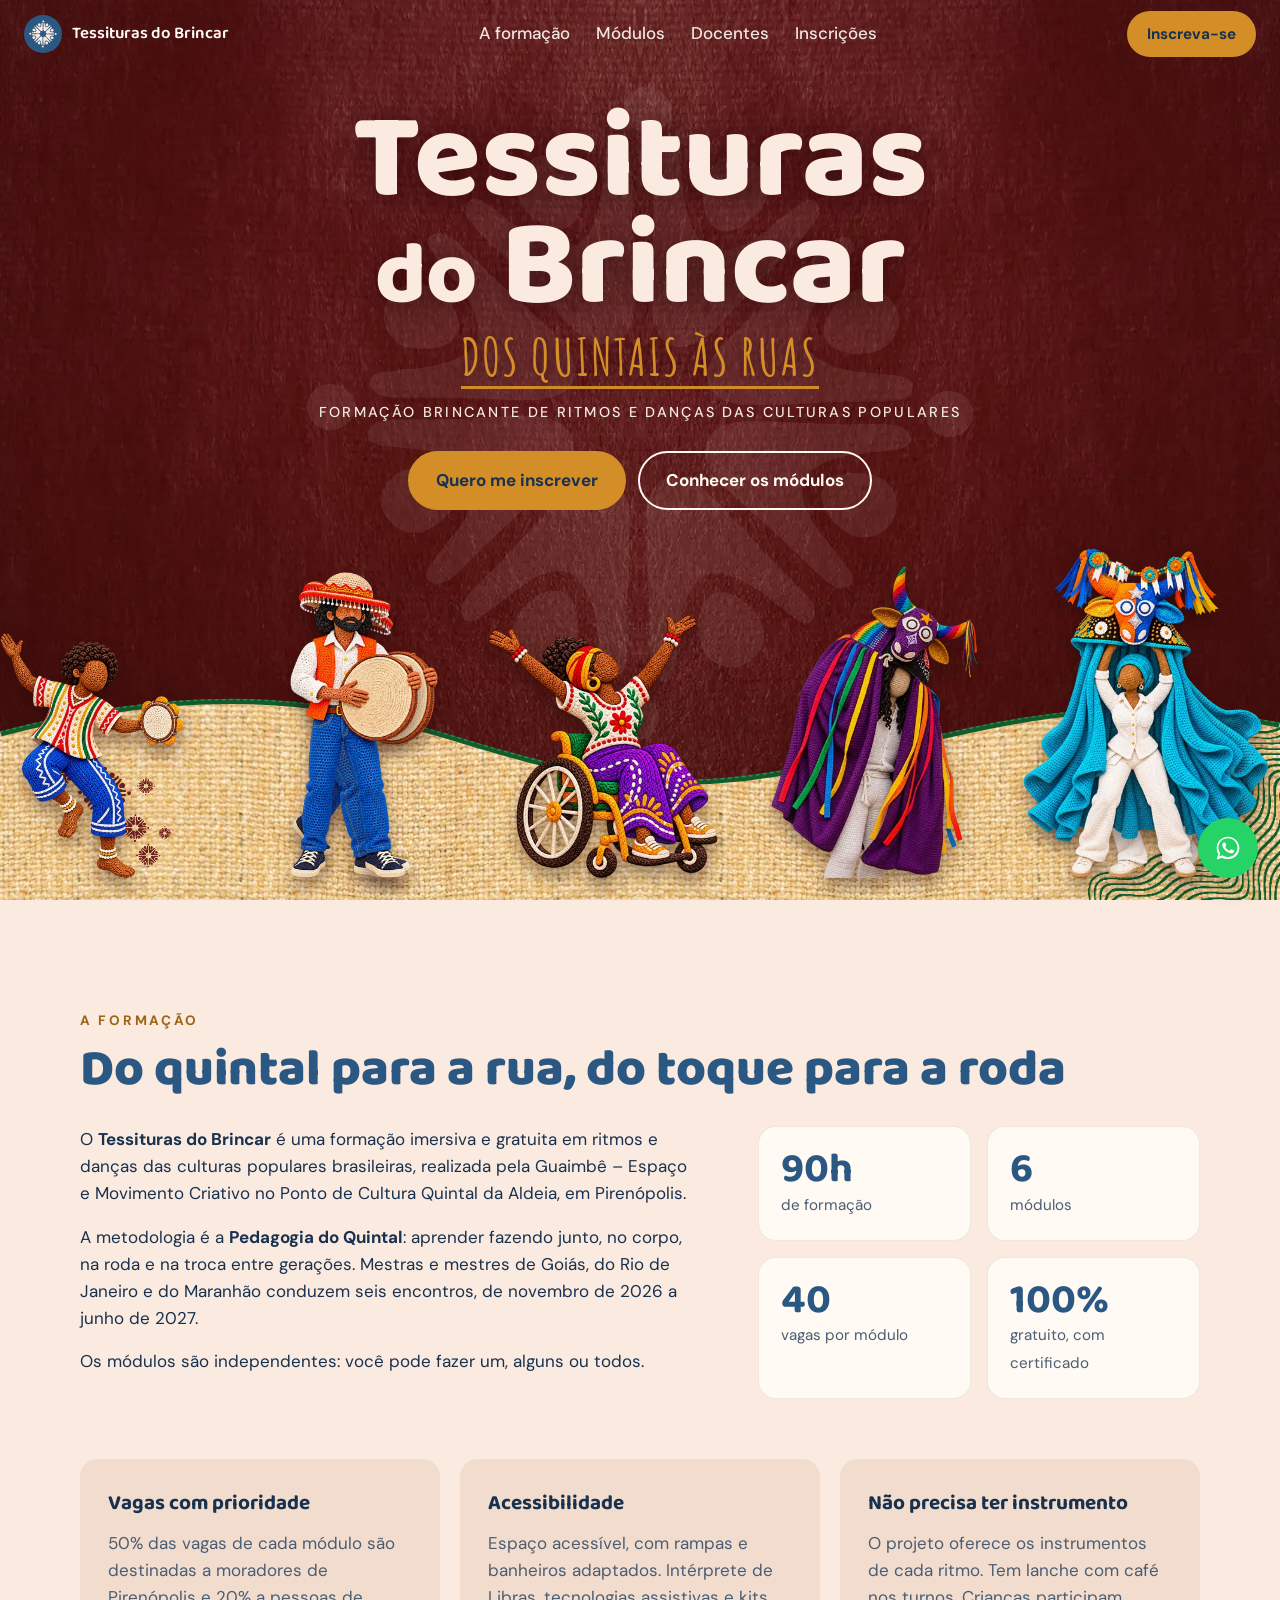
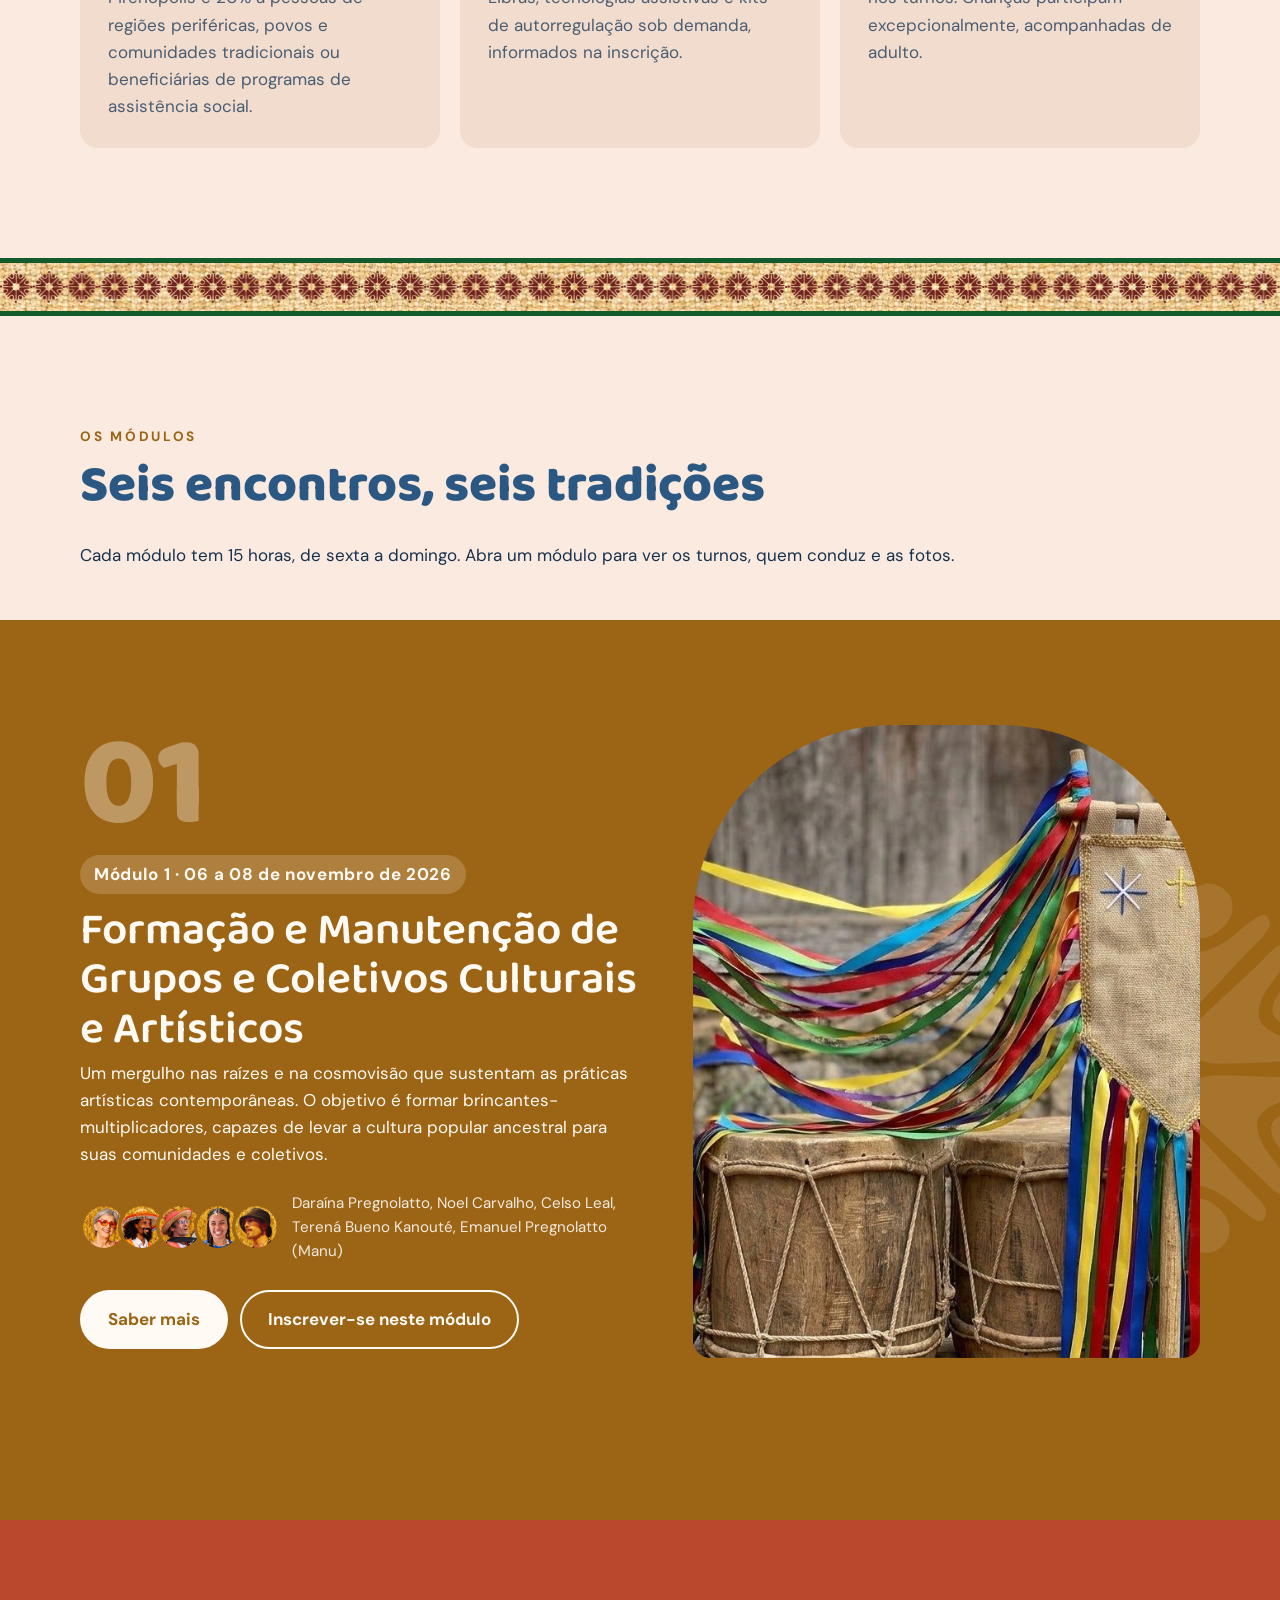
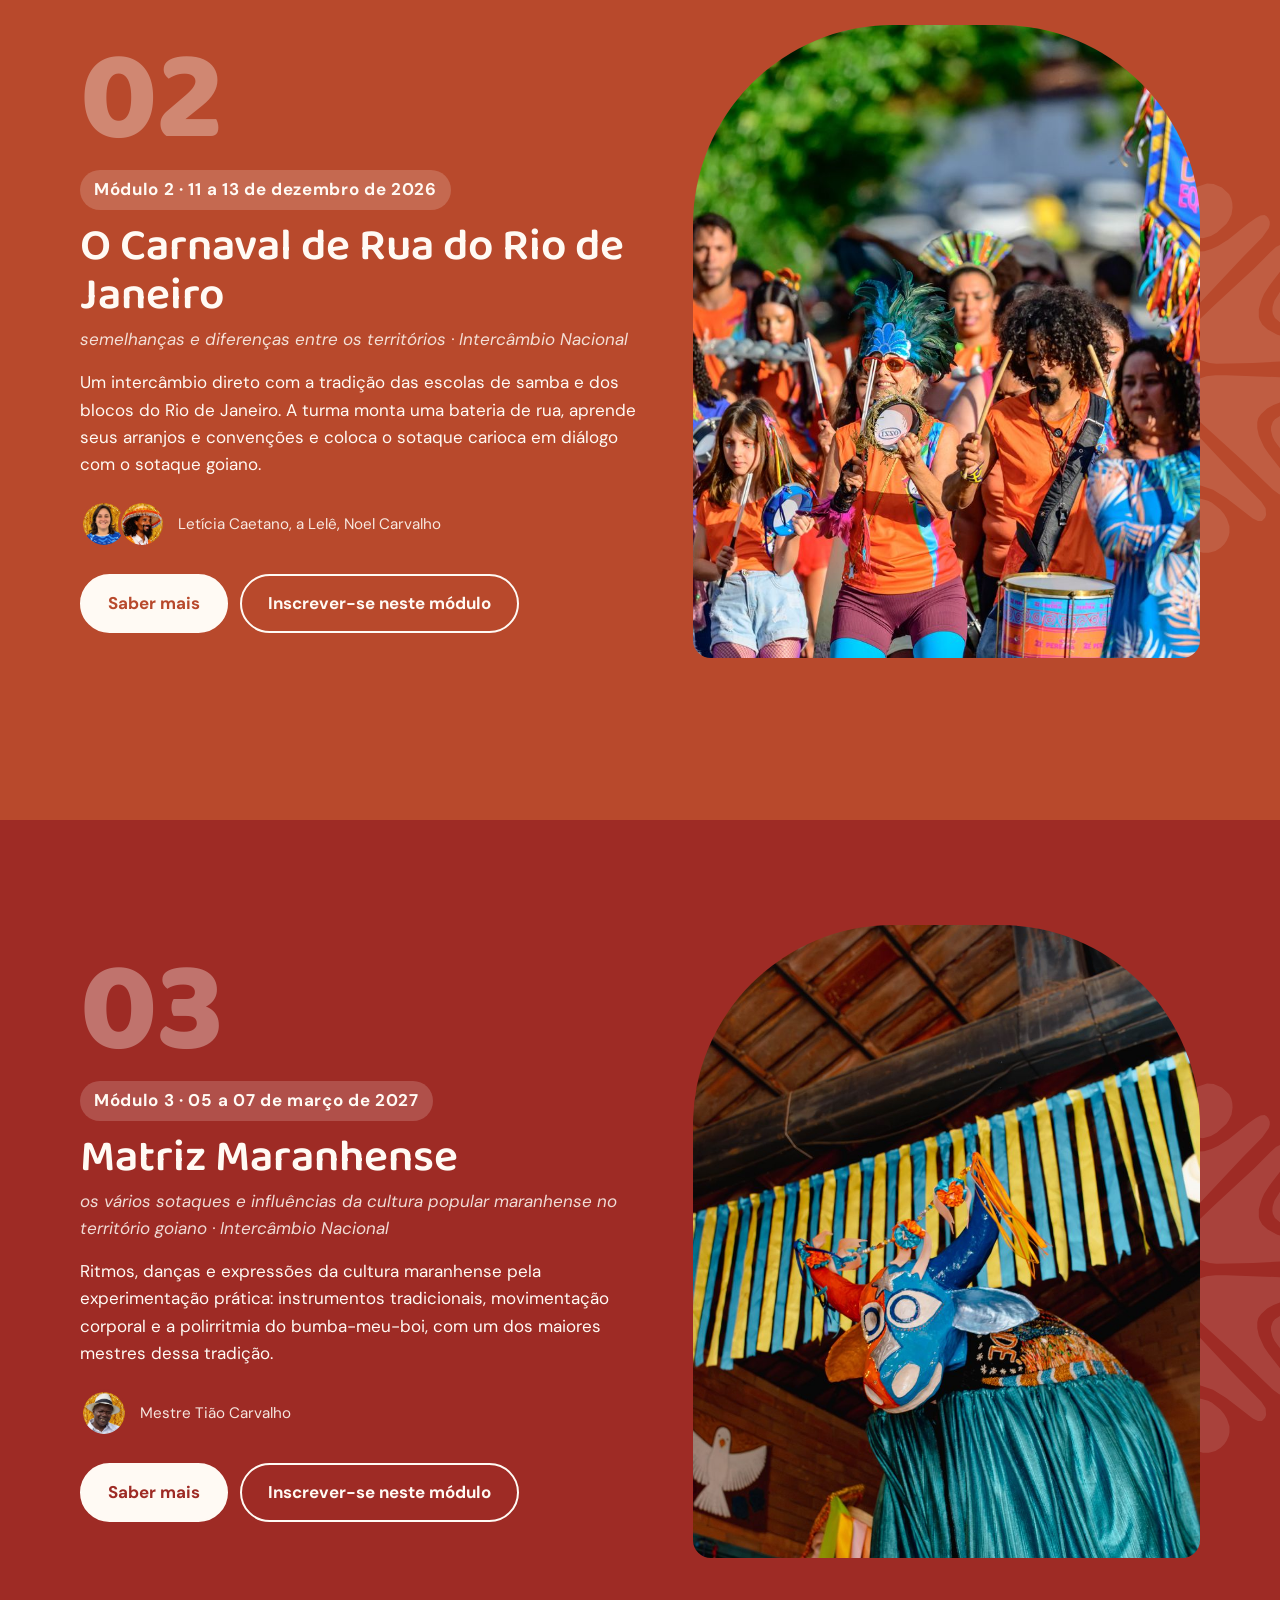
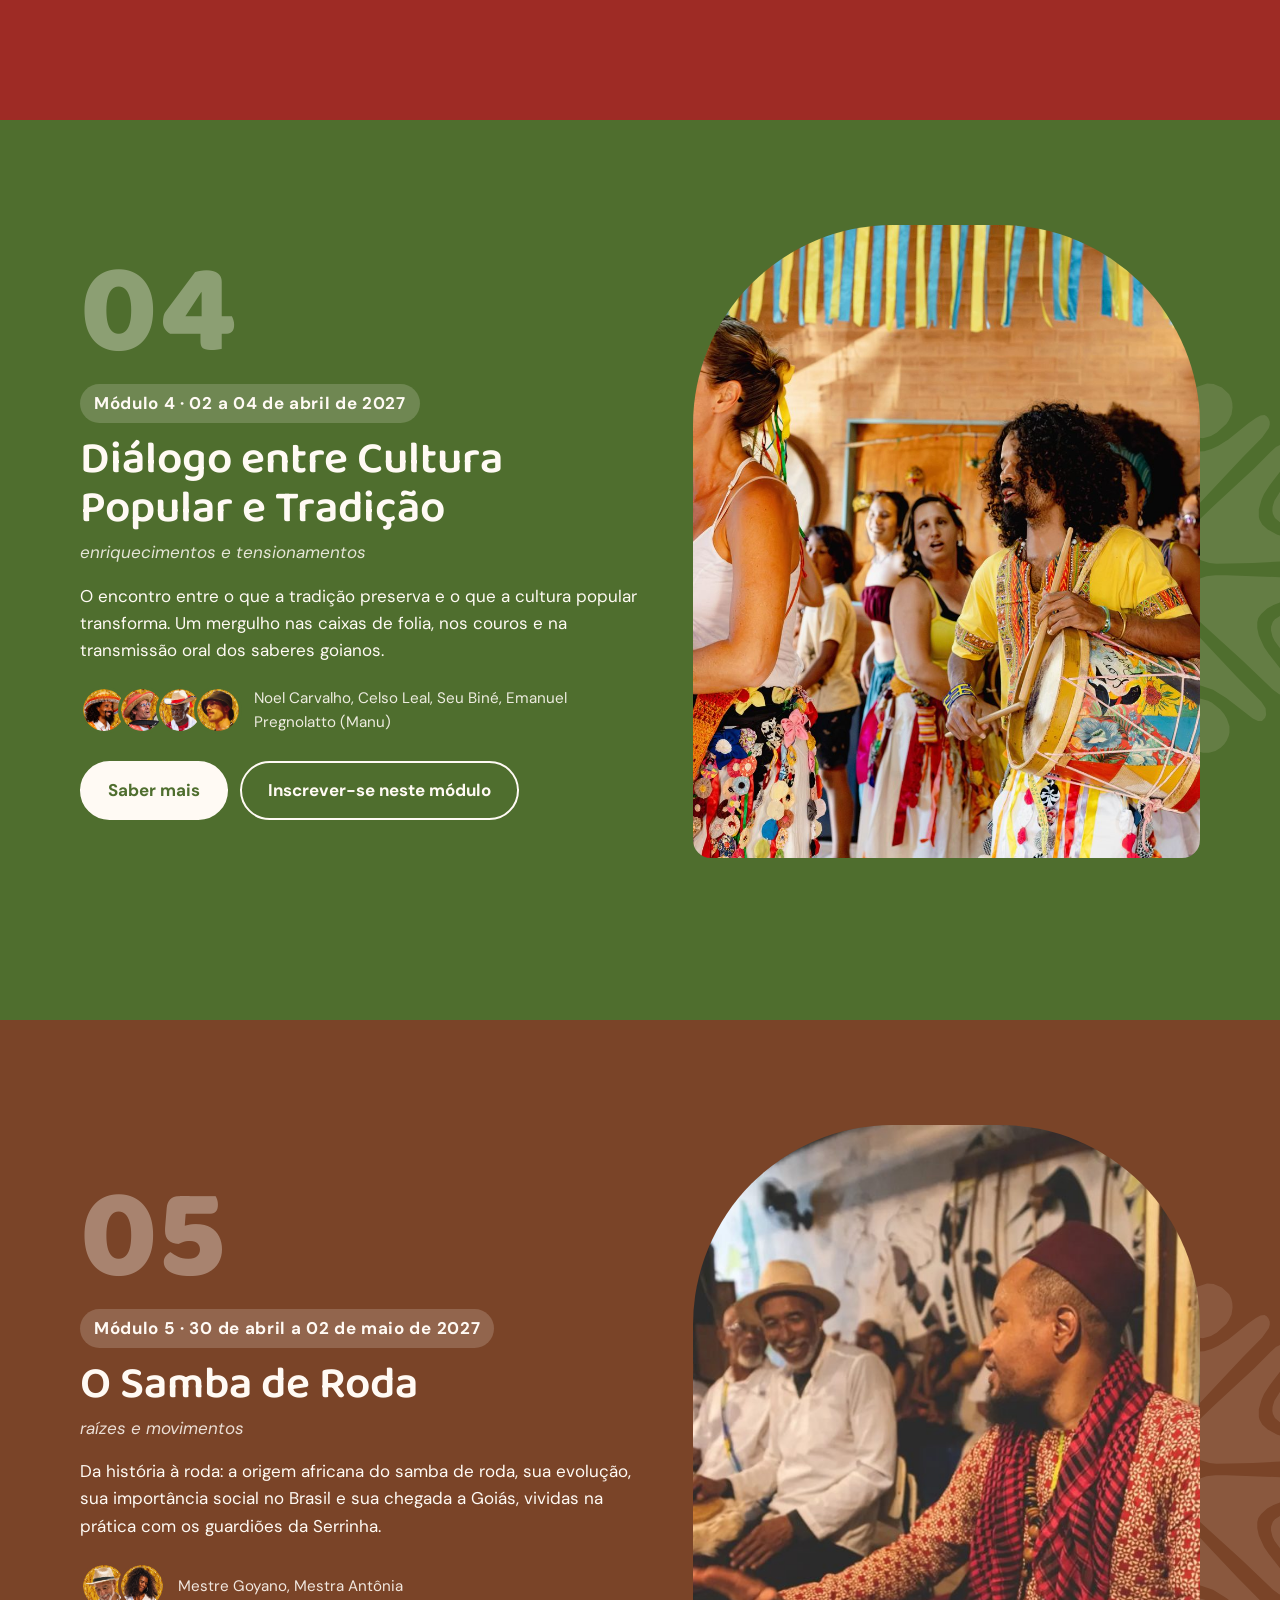
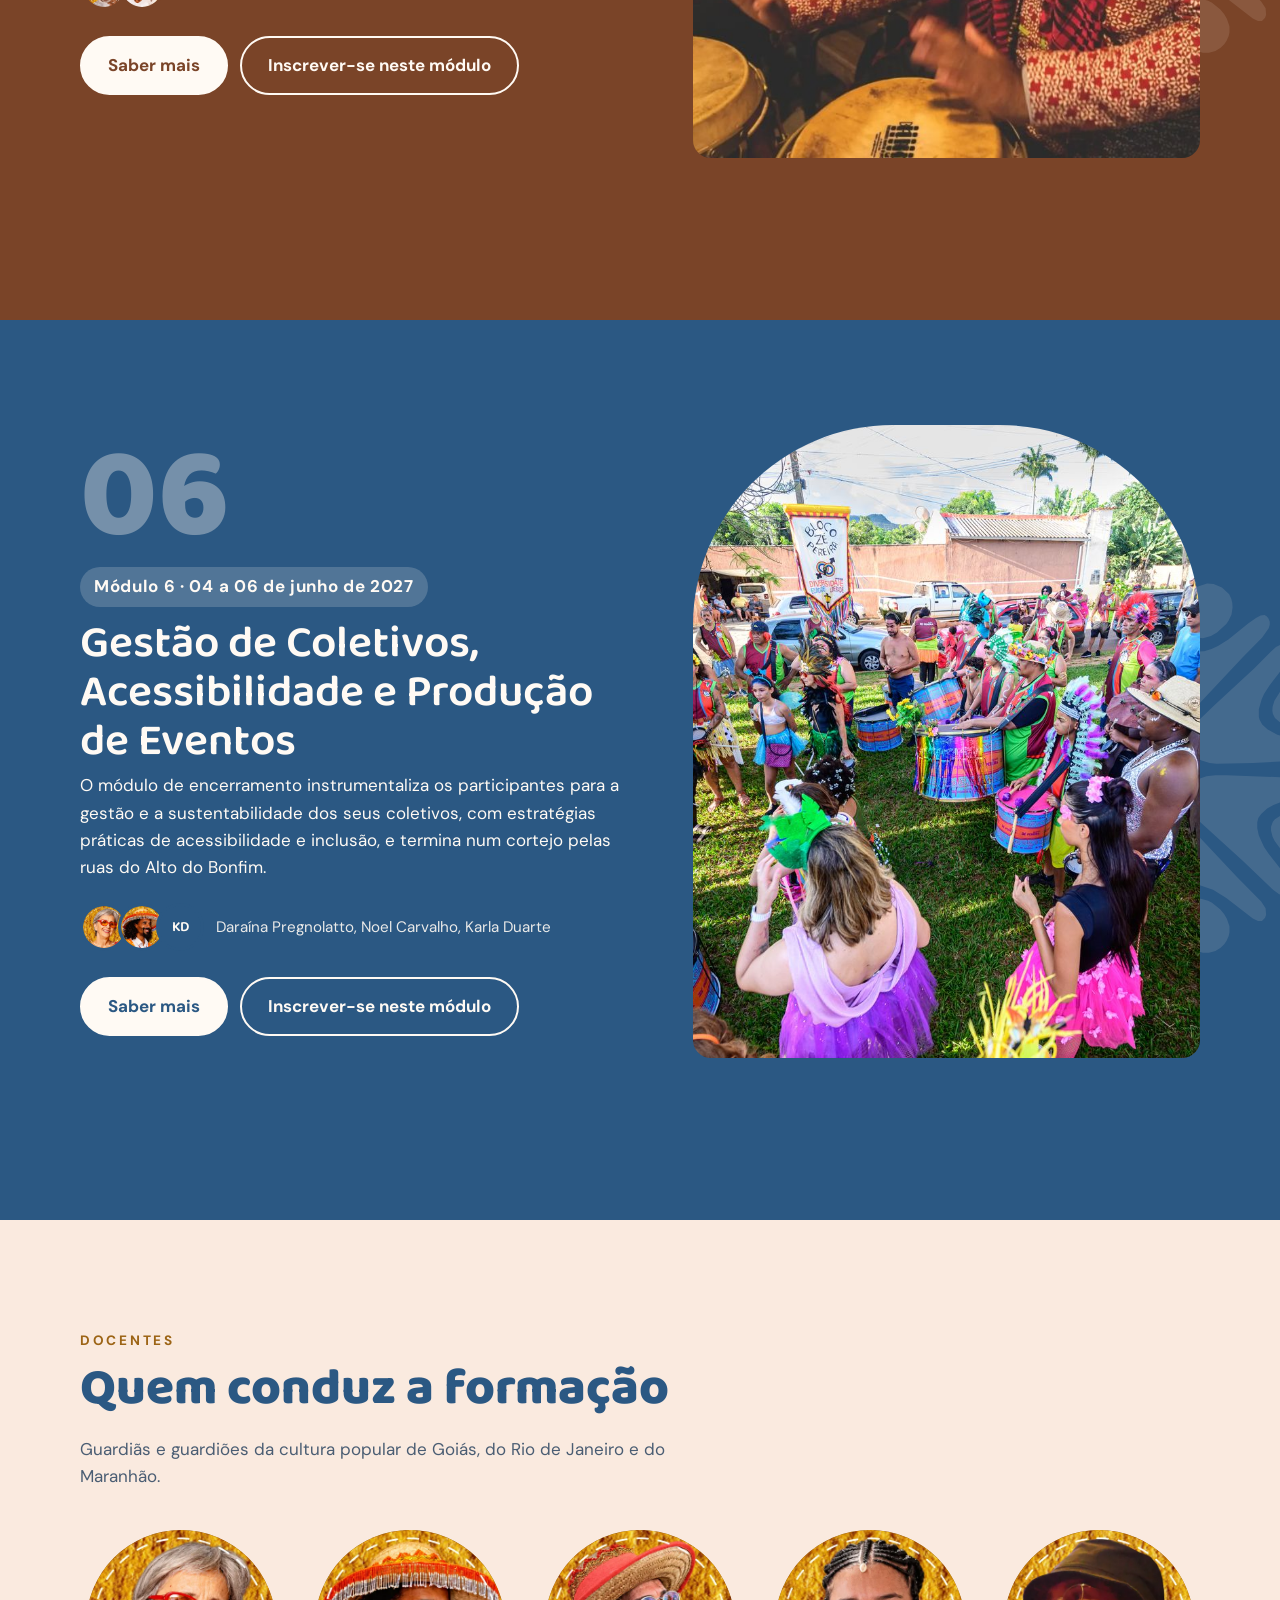
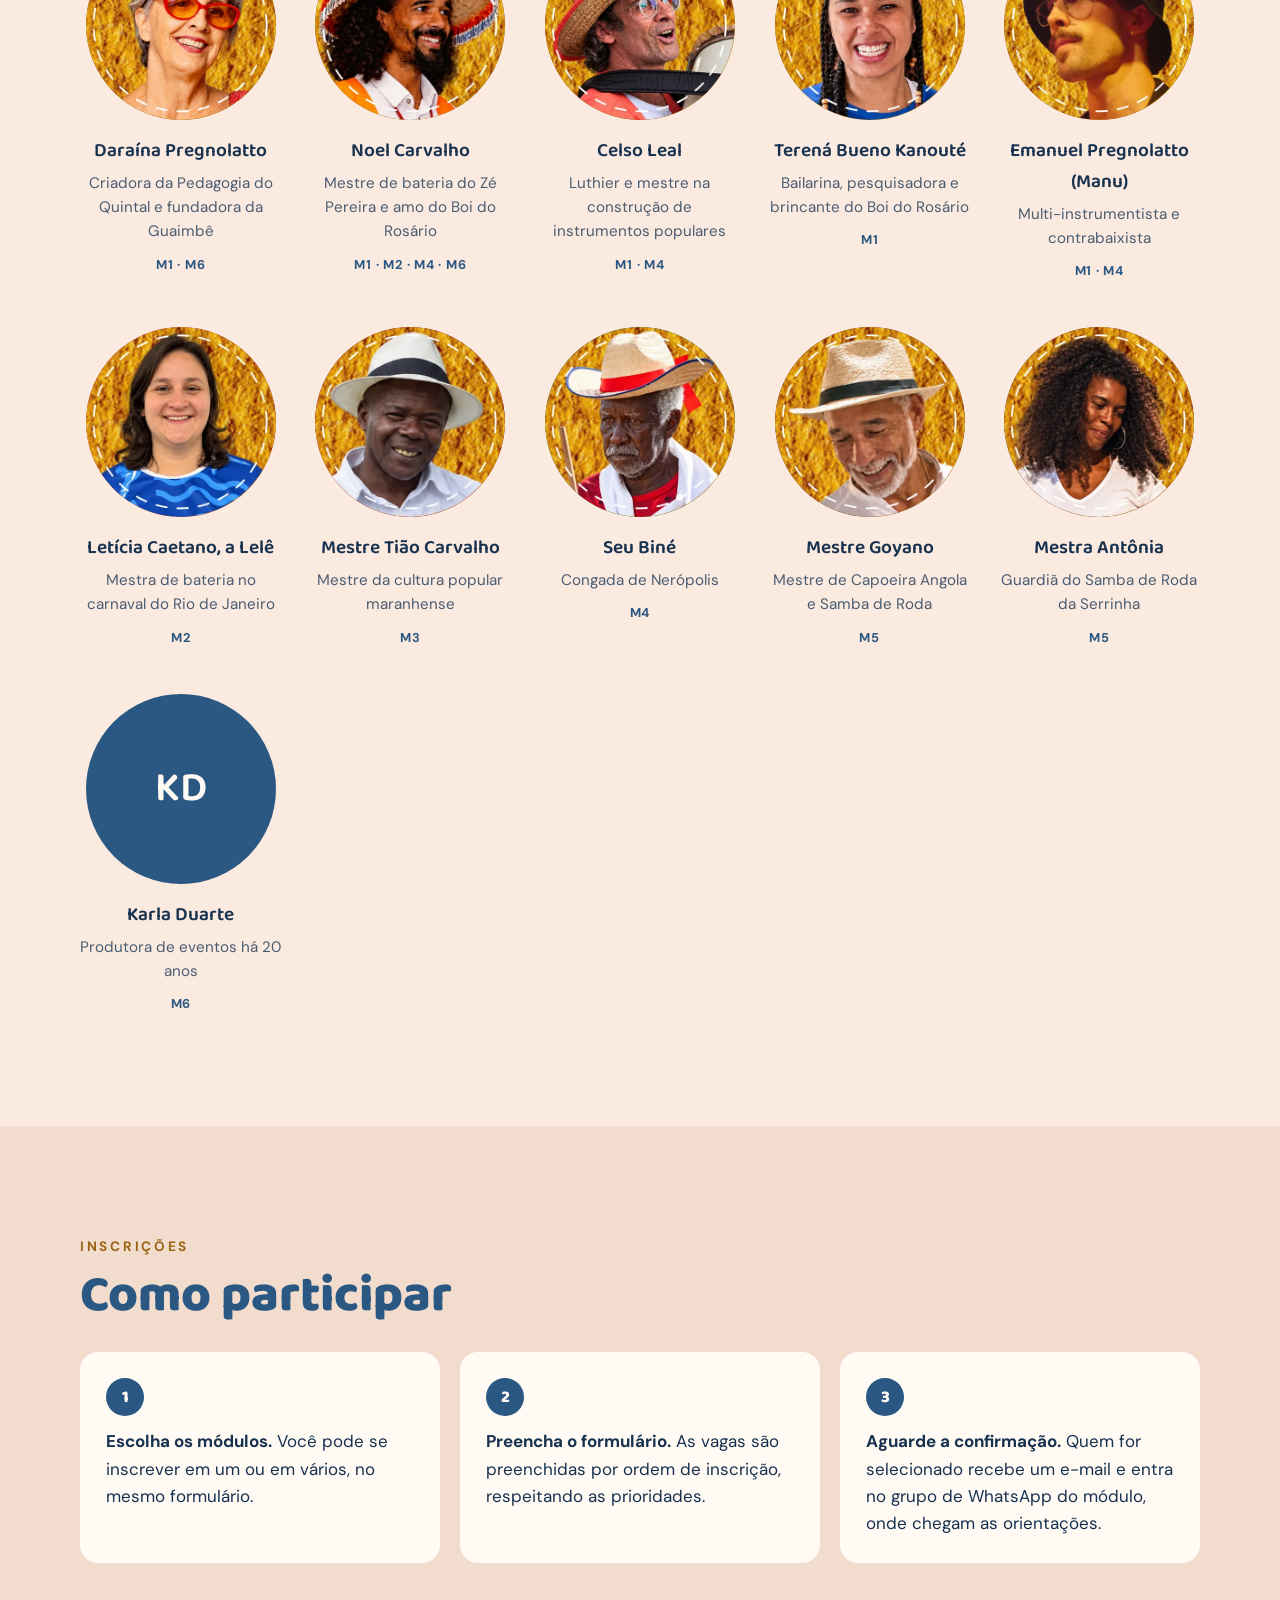
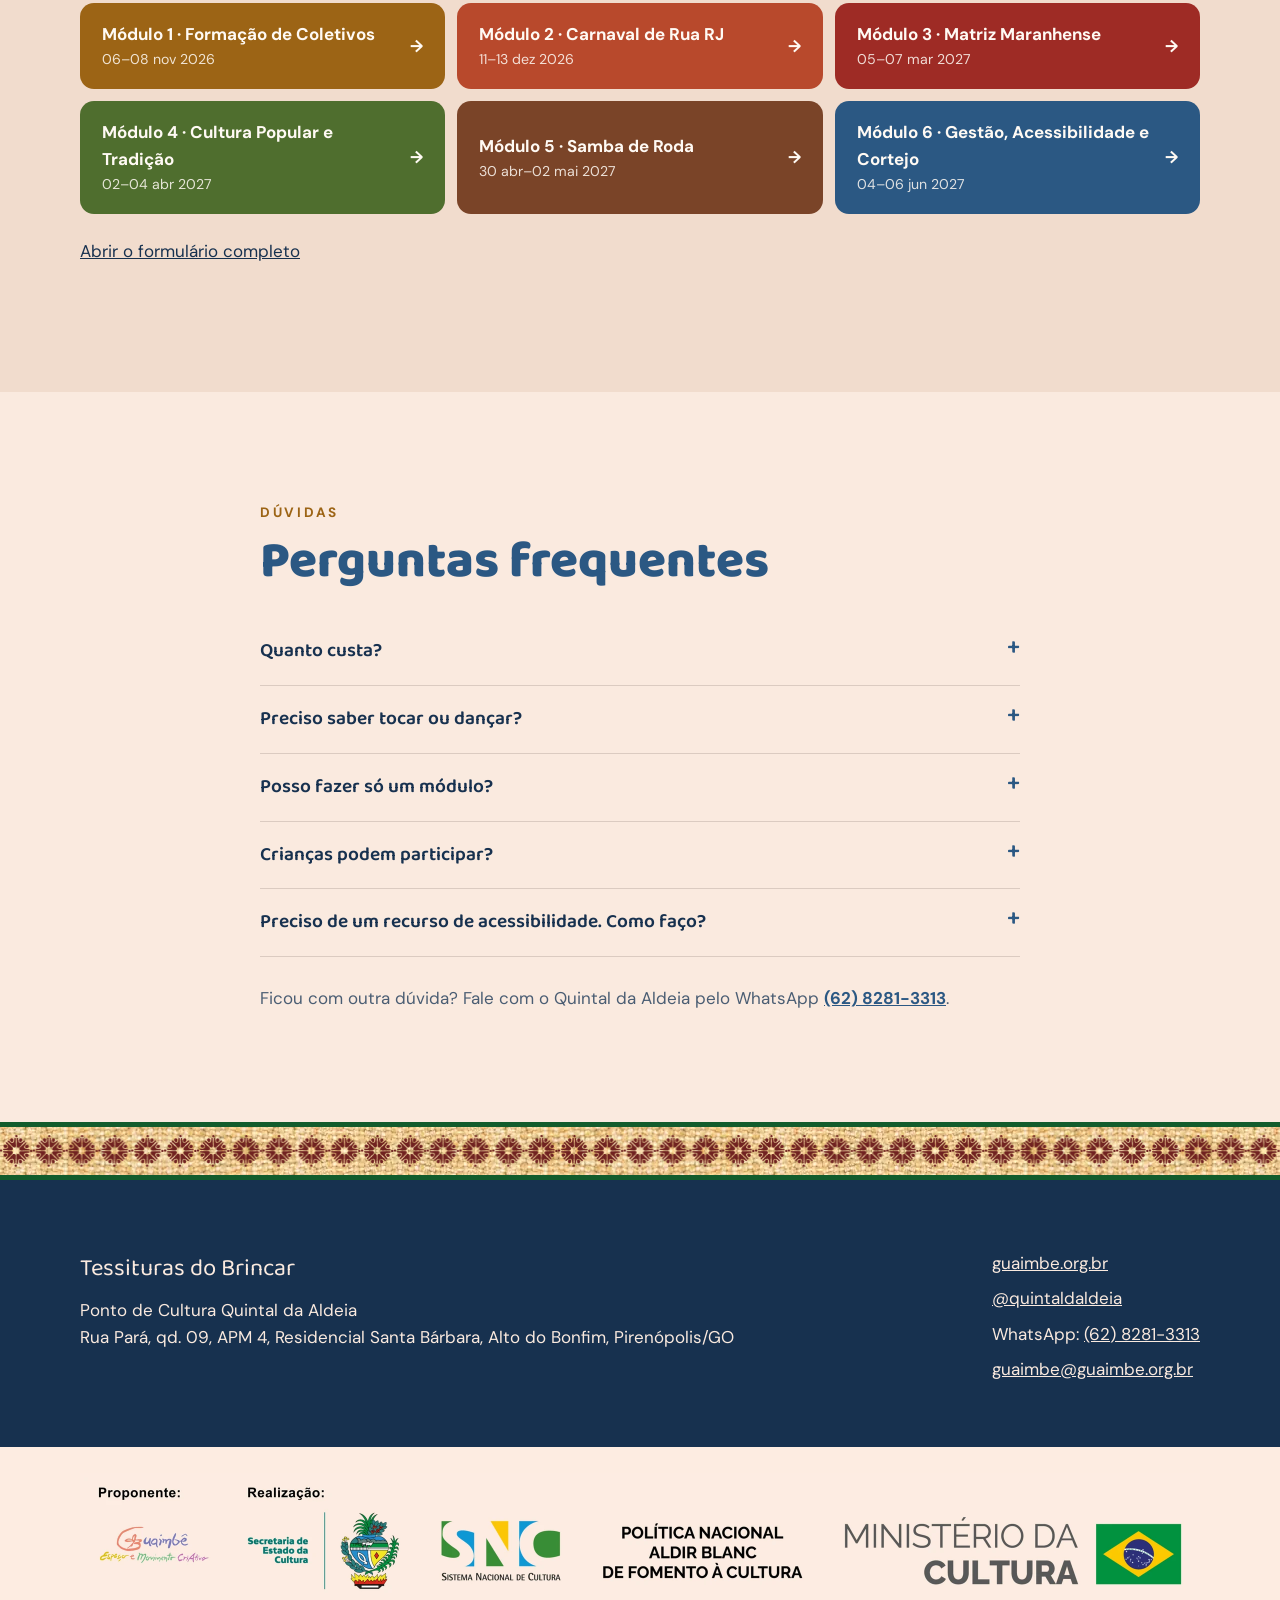
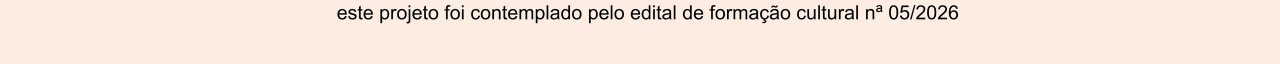
==== index.html @ 3250fa49 "WhatsApp do Quintal da Aldeia no botão flutuante, rodapé e dúvidas Co-Authored-By: Claude Opus 5.5 <" ====
<!doctype html>
<html lang="pt-BR">
<head>
  <meta charset="utf-8" />
  <meta name="viewport" content="width=device-width, initial-scale=1" />
  <title>Tessituras do Brincar · dos quintais às ruas</title>
  <meta name="description" content="Formação brincante gratuita de ritmos e danças das culturas populares. 90 horas em 6 módulos no Ponto de Cultura Quintal da Aldeia, em Pirenópolis/GO." />
  <meta property="og:title" content="Tessituras do Brincar · dos quintais às ruas" />
  <meta property="og:description" content="Formação gratuita de ritmos e danças das culturas populares em Pirenópolis/GO. 6 módulos, 90 horas, com certificado." />
  <meta property="og:url" content="https://tessituras.guaimbe.org.br/" />
  <meta property="og:image" content="https://tessituras.guaimbe.org.br/assets/img/identidade/logo-horizontal.png" />
  <link rel="icon" href="assets/hero/mandala-selo.svg" type="image/svg+xml" />
  <link rel="preconnect" href="https://fonts.googleapis.com" />
  <link rel="preconnect" href="https://fonts.gstatic.com" crossorigin />
  <link href="https://fonts.googleapis.com/css2?family=Baloo+2:wght@500;700;800&family=Amatic+SC:wght@700&family=DM+Sans:wght@400;500;700&display=swap" rel="stylesheet" />
  <link rel="stylesheet" href="css/style.css?v=12" />
</head>
<body>
  <a class="pular" href="#conteudo">Pular para o conteúdo</a>

  <header class="topo" id="topo">
    <a class="topo__marca" href="#inicio" aria-label="Tessituras do Brincar, início">
      <img src="assets/hero/mandala-selo.svg" alt="" width="38" height="38" />
      <span>Tessituras do Brincar</span>
    </a>
    <nav class="topo__nav" aria-label="Principal">
      <a href="#formacao">A formação</a>
      <a href="#modulos">Módulos</a>
      <a href="#docentes">Docentes</a>
      <a href="#inscricoes">Inscrições</a>
    </nav>
    <a class="botao botao--pequeno" href="#inscricoes">Inscreva-se</a>
  </header>

  <!-- Abertura: fundo vinho (arte do designer), chão de linho e o cortejo de bonecos de crochê.
       data-velocidade define o quanto cada camada se move na rolagem (0 parada, 1 acompanha a página).
       Cada boneco lista seus quadros em data-quadros; o JS troca os quadros no ritmo de data-ritmo (ms).
       Bonecos: menino do pandeiro, Noel (pandeirão), cadeirante, mascarado roxo, Terená sob o boi,
       Daraína (tambor), sambadeira das Sambadeiras de Biloca e mascarado azul. -->
  <section class="hero" id="inicio" aria-label="Abertura">
    <div class="hero__fundo" aria-hidden="true"></div>
    <img class="camada camada--sol" data-velocidade="0.2" src="assets/hero/mandala.svg" alt="" aria-hidden="true" />
    <div class="hero__texto" data-velocidade="0.55">
      <h1 class="hero__titulo">Tessituras<br /><span>do</span> Brincar</h1>
      <p class="hero__subtitulo">dos quintais às ruas</p>
      <p class="hero__sobretitulo">Formação brincante de ritmos e danças das culturas populares</p>
      <div class="hero__acoes">
        <a class="botao" href="#inscricoes">Quero me inscrever</a>
        <a class="botao botao--contorno" href="#modulos">Conhecer os módulos</a>
      </div>
    </div>
    <div class="camada camada--chao" data-velocidade="0.85" aria-hidden="true">
      <svg class="chao__cordao" viewBox="0 0 1440 300" preserveAspectRatio="none">
        <path d="M0,70 C160,20 300,10 440,52 S700,170 900,118 S1220,6 1440,58" />
        <path class="chao__ponto" d="M0,70 C160,20 300,10 440,52 S700,170 900,118 S1220,6 1440,58" />
      </svg>
      <img class="chao__flores" src="assets/img/textura/flores.png" alt="" />
      <img class="chao__ondas" src="assets/img/textura/ondas.png" alt="" />
    </div>
    <div class="camada camada--cortejo" data-velocidade="0.92" aria-hidden="true">
      <div class="cortejo__faixa">
        <div class="cortejo__grupo">
          <span class="boneco" style="--altura:0.8" data-quadros="menino-1,menino-2" data-ritmo="380"></span>
          <span class="boneco" style="--altura:1" data-quadros="noel-1,noel-2,noel-3,noel-4,noel-5,noel-6" data-ritmo="260"></span>
          <span class="boneco boneco--rodas" style="--altura:0.86" data-quadros="cadeira-1,cadeira-2,cadeira-3,cadeira-4,cadeira-5,cadeira-6" data-ritmo="520"></span>
          <span class="boneco" style="--altura:1.02" data-quadros="mascarado-roxo-1"></span>
          <span class="boneco" style="--altura:1.08" data-quadros="terena-boi-1,terena-boi-2,terena-boi-3,terena-boi-4,terena-boi-5,terena-boi-6" data-ritmo="340"></span>
          <span class="boneco" style="--altura:0.96" data-quadros="daraina-1,daraina-2" data-ritmo="460"></span>
          <span class="boneco" style="--altura:1" data-quadros="sambadeira-1"></span>
          <span class="boneco" style="--altura:1.02" data-quadros="mascarado-azul-1"></span>
        </div>
      </div>
    </div>
  </section>

  <main id="conteudo">
    <section class="secao formacao" id="formacao">
      <div class="container">
        <p class="rotulo">A formação</p>
        <h2 class="secao__titulo">Do quintal para a rua, do toque para a roda</h2>
        <div class="formacao__grade">
          <div class="formacao__texto">
            <p>O <strong>Tessituras do Brincar</strong> é uma formação imersiva e gratuita em ritmos e danças das culturas populares brasileiras, realizada pela Guaimbê – Espaço e Movimento Criativo no Ponto de Cultura Quintal da Aldeia, em Pirenópolis.</p>
            <p>A metodologia é a <strong>Pedagogia do Quintal</strong>: aprender fazendo junto, no corpo, na roda e na troca entre gerações. Mestras e mestres de Goiás, do Rio de Janeiro e do Maranhão conduzem seis encontros, de novembro de 2026 a junho de 2027.</p>
            <p>Os módulos são independentes: você pode fazer um, alguns ou todos.</p>
          </div>
          <ul class="numeros" aria-label="A formação em números">
            <li><strong>90h</strong><span>de formação</span></li>
            <li><strong>6</strong><span>módulos</span></li>
            <li><strong>40</strong><span>vagas por módulo</span></li>
            <li><strong>100%</strong><span>gratuito, com certificado</span></li>
          </ul>
        </div>

        <div class="cards">
          <article class="card">
            <h3>Vagas com prioridade</h3>
            <p>50% das vagas de cada módulo são destinadas a moradores de Pirenópolis e 20% a pessoas de regiões periféricas, povos e comunidades tradicionais ou beneficiárias de programas de assistência social.</p>
          </article>
          <article class="card">
            <h3>Acessibilidade</h3>
            <p>Espaço acessível, com rampas e banheiros adaptados. Intérprete de Libras, tecnologias assistivas e kits de autorregulação sob demanda, informados na inscrição.</p>
          </article>
          <article class="card">
            <h3>Não precisa ter instrumento</h3>
            <p>O projeto oferece os instrumentos de cada ritmo. Tem lanche com café nos turnos. Crianças participam excepcionalmente, acompanhadas de adulto.</p>
          </article>
        </div>
      </div>
    </section>

    <div class="faixa" aria-hidden="true"></div>

    <section class="modulos" id="modulos" aria-label="Módulos">
      <div class="container modulos__intro">
        <p class="rotulo">Os módulos</p>
        <h2 class="secao__titulo">Seis encontros, seis tradições</h2>
        <p>Cada módulo tem 15 horas, de sexta a domingo. Abra um módulo para ver os turnos, quem conduz e as fotos.</p>
      </div>
      <div id="lista-modulos"></div>
    </section>

    <section class="secao docentes" id="docentes">
      <div class="container">
        <p class="rotulo">Docentes</p>
        <h2 class="secao__titulo">Quem conduz a formação</h2>
        <p class="secao__intro">Guardiãs e guardiões da cultura popular de Goiás, do Rio de Janeiro e do Maranhão.</p>
        <ul class="grade-docentes" id="grade-docentes"></ul>
      </div>
    </section>

    <section class="secao inscricoes" id="inscricoes">
      <div class="container">
        <p class="rotulo">Inscrições</p>
        <h2 class="secao__titulo">Como participar</h2>
        <ol class="passos">
          <li><strong>Escolha os módulos.</strong> Você pode se inscrever em um ou em vários, no mesmo formulário.</li>
          <li><strong>Preencha o formulário.</strong> As vagas são preenchidas por ordem de inscrição, respeitando as prioridades.</li>
          <li><strong>Aguarde a confirmação.</strong> Quem for selecionado recebe um e-mail e entra no grupo de WhatsApp do módulo, onde chegam as orientações.</li>
        </ol>
        <div class="inscricoes__botoes" id="botoes-inscricao"></div>
        <p class="inscricoes__geral"><a href="" id="link-form-geral" target="_blank" rel="noopener">Abrir o formulário completo</a></p>
      </div>
    </section>

    <section class="secao duvidas" id="duvidas">
      <div class="container container--estreito">
        <p class="rotulo">Dúvidas</p>
        <h2 class="secao__titulo">Perguntas frequentes</h2>
        <details class="pergunta">
          <summary>Quanto custa?</summary>
          <p>Nada. A formação é 100% gratuita e tem certificado para quem tiver no mínimo 75% de presença no módulo.</p>
        </details>
        <details class="pergunta">
          <summary>Preciso saber tocar ou dançar?</summary>
          <p>Não. O curso é para pessoas com alguma atuação no campo das culturas populares, mas não exige técnica prévia, e o projeto oferece os instrumentos.</p>
        </details>
        <details class="pergunta">
          <summary>Posso fazer só um módulo?</summary>
          <p>Pode. Os módulos são independentes e você escolhe quais quer fazer no formulário.</p>
        </details>
        <details class="pergunta">
          <summary>Crianças podem participar?</summary>
          <p>Excepcionalmente, sempre acompanhadas de um adulto.</p>
        </details>
        <details class="pergunta">
          <summary>Preciso de um recurso de acessibilidade. Como faço?</summary>
          <p>Indique no formulário de inscrição. Intérprete de Libras, tecnologias assistivas e kits de autorregulação são providenciados conforme a demanda.</p>
        </details>
        <p class="duvidas__contato" data-whatsapp hidden>Ficou com outra dúvida? Fale com o Quintal da Aldeia pelo WhatsApp <a class="link-whatsapp" href="" target="_blank" rel="noopener"></a>.</p>
      </div>
    </section>
  </main>

  <div class="faixa" aria-hidden="true"></div>
  <footer class="rodape">
    <div class="container rodape__grade">
      <div>
        <p class="rodape__marca">Tessituras do Brincar</p>
        <p>Ponto de Cultura Quintal da Aldeia<br /><span id="endereco"></span></p>
      </div>
      <div>
        <p><a id="link-site" href="" target="_blank" rel="noopener">guaimbe.org.br</a></p>
        <p><a id="link-instagram" href="" target="_blank" rel="noopener">@quintaldaldeia</a></p>
        <p data-whatsapp hidden>WhatsApp: <a class="link-whatsapp" href="" target="_blank" rel="noopener"></a></p>
        <p><a id="link-email" href="">E-mail</a></p>
      </div>
    </div>
    <!-- Assinatura oficial (régua de logos) enviada pelo designer em 28/09/2026.
         No celular entra a versão empilhada, montada com as mesmas peças (autorizado pelo Moarí). -->
    <div class="rodape__regua">
      <picture>
        <source media="(max-width: 700px)" srcset="assets/logos/regua-celular.webp" width="1080" height="1152" />
        <img src="assets/logos/regua.webp" width="2240" height="330" loading="lazy" alt="Proponente: Guaimbê – Espaço e Movimento Criativo. Realização: Secretaria de Estado da Cultura de Goiás, Sistema Nacional de Cultura, Política Nacional Aldir Blanc de Fomento à Cultura e Ministério da Cultura. Este projeto foi contemplado pelo Edital de Formação Cultural nº 05/2026." />
      </picture>
    </div>
  </footer>

  <a class="whatsapp-flutuante" id="whatsapp-flutuante" href="" target="_blank" rel="noopener" aria-label="Fale com o Quintal da Aldeia pelo WhatsApp">
    <svg viewBox="0 0 32 32" width="28" height="28" aria-hidden="true"><path fill="currentColor" d="M16 3C8.8 3 3 8.7 3 15.8c0 2.5.7 4.9 2 7L3 29l6.4-2c2 1.1 4.3 1.7 6.6 1.7 7.2 0 13-5.7 13-12.8S23.2 3 16 3zm0 23.4c-2.1 0-4.1-.6-5.9-1.7l-.4-.3-3.8 1.2 1.2-3.7-.3-.4c-1.2-1.8-1.8-3.8-1.8-6 0-5.9 4.9-10.7 10.9-10.7s10.9 4.8 10.9 10.7S22 26.4 16 26.4zm6-8c-.3-.2-1.9-.9-2.2-1-.3-.1-.5-.2-.7.2-.2.3-.8 1-1 1.2-.2.2-.4.2-.7.1-.3-.2-1.4-.5-2.6-1.6-1-.9-1.6-1.9-1.8-2.2-.2-.3 0-.5.1-.7l.5-.6c.2-.2.2-.3.3-.6.1-.2 0-.4 0-.6l-1-2.4c-.3-.6-.5-.5-.7-.5h-.6c-.2 0-.6.1-.9.4-.3.3-1.2 1.1-1.2 2.7s1.2 3.2 1.4 3.4c.2.2 2.4 3.6 5.7 5 .8.3 1.4.5 1.9.7.8.3 1.5.2 2.1.1.6-.1 1.9-.8 2.2-1.5.3-.7.3-1.4.2-1.5-.1-.2-.3-.3-.6-.4z"/></svg>
  </a>

  <script src="js/data.js?v=12"></script>
  <script src="js/main.js?v=12"></script>
</body>
</html>
---- css/style.css ----
/* Paleta tirada da logo oficial (azul, creme e ocre). As cores de cada módulo
   ficam em js/data.js e são provisórias até a definição do Morcego. */
:root {
  --azul: #2b5883;
  --azul-escuro: #17314f;
  --papel: #faeadf;
  --papel-escuro: #f1dccd;
  --tinta: #17314f;
  --tinta-suave: #4a5d73;
  --terra: #2b5883;
  --terra-escura: #17314f;
  --ocre: #d38e27;
  --ocre-escuro: #9c6415;
  --ceu-topo: #0f2440;
  --ceu-meio: #2b5883;
  --ceu-base: #d38e27;
  --branco: #fffaf4;
  --vinho: #591919;
  --verde: #125c2c;

  --fonte-titulo: "Baloo 2", "Trebuchet MS", system-ui, sans-serif;
  --fonte-destaque: "Amatic SC", "Comic Sans MS", cursive;
  --fonte-texto: "DM Sans", system-ui, -apple-system, "Segoe UI", sans-serif;

  --raio: 18px;
  --largura: 1120px;
  --altura-topo: 68px;
}

*,
*::before,
*::after {
  box-sizing: border-box;
}

html {
  scroll-behavior: smooth;
  scroll-padding-top: var(--altura-topo);
}

body {
  margin: 0;
  background: var(--papel);
  color: var(--tinta);
  font-family: var(--fonte-texto);
  font-size: 1.0625rem;
  line-height: 1.6;
}

img {
  max-width: 100%;
  display: block;
}

a {
  color: inherit;
}

:focus-visible {
  outline: 3px solid var(--ocre);
  outline-offset: 3px;
}

.pular {
  position: absolute;
  left: -999px;
  top: 8px;
  z-index: 100;
  background: var(--tinta);
  color: var(--branco);
  padding: 8px 14px;
  border-radius: 8px;
}

.pular:focus {
  left: 8px;
}

.container {
  width: min(100% - 40px, var(--largura));
  margin-inline: auto;
}

.container--estreito {
  width: min(100% - 40px, 760px);
}

/* ---------- Botões ---------- */
.botao {
  display: inline-flex;
  align-items: center;
  justify-content: center;
  gap: 8px;
  padding: 14px 26px;
  border-radius: 999px;
  border: 2px solid var(--ocre);
  background: var(--ocre);
  color: var(--azul-escuro);
  text-decoration: none;
  transition: transform 0.15s ease, background 0.15s ease;
  cursor: pointer;
  font: inherit;
  font-weight: 700;
}

.botao:hover {
  background: #e5a445;
  border-color: #e5a445;
  transform: translateY(-1px);
}

.botao--contorno {
  background: transparent;
  color: var(--branco);
  border-color: var(--branco);
}

.botao--contorno:hover {
  background: rgba(255, 250, 242, 0.15);
  border-color: var(--branco);
}

.botao--pequeno {
  padding: 9px 18px;
  white-space: nowrap;
  font-size: 0.95rem;
}

/* ---------- Topo ---------- */
.topo {
  position: fixed;
  inset: 0 0 auto 0;
  height: var(--altura-topo);
  z-index: 50;
  display: flex;
  align-items: center;
  justify-content: space-between;
  gap: 16px;
  padding: 0 24px;
  color: var(--branco);
  transition: background 0.25s ease, color 0.25s ease, box-shadow 0.25s ease;
}

.topo--solido {
  background: rgba(246, 239, 228, 0.96);
  color: var(--tinta);
  box-shadow: 0 1px 0 rgba(43, 29, 20, 0.12);
  backdrop-filter: blur(8px);
}

.topo__marca {
  display: flex;
  align-items: center;
  gap: 10px;
  text-decoration: none;
  font-family: var(--fonte-titulo);
  font-weight: 600;
  font-size: 1.05rem;
}

.topo__nav {
  display: flex;
  gap: 26px;
}

.topo__nav a {
  text-decoration: none;
  font-weight: 500;
  opacity: 0.9;
}

.topo__nav a:hover {
  opacity: 1;
  text-decoration: underline;
  text-underline-offset: 6px;
}

@media (max-width: 820px) {
  .topo__nav {
    display: none;
  }
}

/* ---------- Abertura em camadas ---------- */
.hero {
  position: relative;
  height: 100vh;
  min-height: 620px;
  overflow: hidden;
  color: var(--branco);
  isolation: isolate;
}

.hero {
  --h-cortejo: clamp(150px, min(34vh, 58vw), 330px);
  background: var(--vinho);
}

.hero__fundo {
  position: absolute;
  inset: 0;
  background: radial-gradient(ellipse at 50% 35%, transparent 40%, rgba(30, 5, 5, 0.45) 100%),
    var(--vinho) url("../assets/img/textura/vinho.webp") center / cover;
  z-index: -2;
}

.camada {
  position: absolute;
  left: 50%;
  width: 100%;
  transform: translate3d(-50%, 0, 0);
  pointer-events: none;
  will-change: transform;
}

/* Mandala humana, como no fundo do designer: um traço claro e discreto */
.camada--sol {
  width: min(82vh, 720px, 120vw);
  top: 6%;
  opacity: 0.08;
  animation: girar 160s linear infinite;
}

@keyframes girar {
  to {
    rotate: 360deg;
  }
}

/* Chão de linho com o cordão verde de crochê */
.camada--chao {
  bottom: 0;
  height: calc(var(--h-cortejo) * 0.72);
  background: #e4ad63 url("../assets/img/textura/linho.webp") center top / 480px auto;
  -webkit-mask: url("../assets/hero/chao-mascara.svg") center / 100% 100% no-repeat;
  mask: url("../assets/hero/chao-mascara.svg") center / 100% 100% no-repeat;
}

.chao__cordao {
  position: absolute;
  inset: 0;
  width: 100%;
  height: 100%;
  fill: none;
  stroke: var(--verde);
  stroke-width: 14;
  vector-effect: non-scaling-stroke;
}

.chao__cordao .chao__ponto {
  stroke: #2f8b4d;
  stroke-width: 4;
  stroke-dasharray: 1 7;
  stroke-linecap: round;
}

.chao__flores {
  position: absolute;
  left: 3%;
  bottom: 10%;
  width: clamp(80px, 11vw, 170px);
}

.chao__ondas {
  position: absolute;
  right: 0;
  bottom: 0;
  width: clamp(100px, 15vw, 230px);
  transform: scaleY(-1);
}

/* Cortejo: a fila de bonecos atravessa a tela devagar, sempre para a direita */
.camada--cortejo {
  bottom: 2.5%;
  height: var(--h-cortejo);
  overflow: visible;
}

.cortejo__faixa {
  display: flex;
  width: max-content;
  height: 100%;
  animation: cortejo 90s linear infinite;
}

@keyframes cortejo {
  from {
    transform: translateX(-33.3333%);
  }
  to {
    transform: translateX(0);
  }
}

.cortejo__grupo {
  display: flex;
  align-items: flex-end;
  gap: clamp(6px, 2.4vw, 40px);
  padding-right: clamp(6px, 2.4vw, 40px);
}

.boneco {
  position: relative;
  display: block;
  height: calc(var(--h-cortejo) * var(--altura, 1));
  transform-origin: 50% 100%;
  animation: gingado 0.9s ease-in-out infinite alternate;
}

.boneco:nth-child(2n) {
  animation-delay: -0.45s;
}

.boneco:nth-child(3n) {
  animation-duration: 1.1s;
}

.boneco img {
  display: block;
  height: 100%;
  width: auto;
  filter: drop-shadow(0 10px 8px rgba(35, 8, 8, 0.4));
  visibility: hidden;
}

.boneco img + img {
  position: absolute;
  left: 0;
  top: 0;
}

.boneco img.ativo {
  visibility: visible;
}

/* A cadeira de rodas não pula: balança de leve, como quem roda na rua */
.boneco--rodas {
  animation: rodar 1.4s ease-in-out infinite alternate;
}

@keyframes gingado {
  from {
    transform: translateY(0) rotate(-1.5deg);
  }
  to {
    transform: translateY(-7px) rotate(1.5deg);
  }
}

@keyframes rodar {
  from {
    transform: rotate(-1deg);
  }
  to {
    transform: rotate(1deg);
  }
}

.hero--parado .cortejo__faixa,
.hero--parado .boneco,
.hero--parado .camada--sol {
  animation-play-state: paused;
}

.hero__texto {
  position: absolute;
  inset: 0;
  display: flex;
  flex-direction: column;
  align-items: center;
  justify-content: center;
  text-align: center;
  padding: var(--altura-topo) 20px calc(var(--h-cortejo) + 5vh);
  will-change: transform;
  z-index: 1;
}

.hero__sobretitulo {
  margin: 0 0 26px;
  font-size: clamp(0.75rem, 1.5vw, 0.9rem);
  font-weight: 500;
  letter-spacing: 0.16em;
  text-transform: uppercase;
  opacity: 0.92;
}

.hero__titulo {
  margin: 0;
  font-family: var(--fonte-titulo);
  font-weight: 800;
  font-size: clamp(3rem, 9.5vw, 7.8rem);
  line-height: 0.88;
  color: var(--papel);
  text-shadow: 0 4px 30px rgba(35, 6, 6, 0.55);
}

.hero__titulo span {
  font-size: 0.72em;
}

.hero__subtitulo {
  display: inline-block;
  margin: 10px 0 12px;
  padding-bottom: 4px;
  border-bottom: 3px solid var(--ocre);
  font-family: var(--fonte-destaque);
  font-weight: 700;
  font-size: clamp(1.9rem, 4.4vw, 3.2rem);
  line-height: 1;
  letter-spacing: 0.04em;
  color: var(--ocre);
  text-transform: uppercase;
  text-shadow: 0 2px 14px rgba(35, 6, 6, 0.55);
}

.hero__acoes {
  display: flex;
  flex-wrap: wrap;
  gap: 12px;
  justify-content: center;
}

/* ---------- Seções ---------- */
.secao {
  padding: 110px 0;
}

.rotulo {
  margin: 0 0 10px;
  font-size: 0.85rem;
  font-weight: 700;
  letter-spacing: 0.2em;
  text-transform: uppercase;
  color: var(--ocre-escuro);
}

/* Faixa de linho com flores bordadas e cordão verde, da arte do designer */
.faixa {
  height: 58px;
  border-block: 5px solid var(--verde);
  background: url("../assets/img/textura/flor.png") space center / auto 32px,
    #e4ad63 url("../assets/img/textura/linho.webp") center / 480px auto;
}

.secao__titulo {
  margin: 0 0 28px;
  font-family: var(--fonte-titulo);
  font-weight: 800;
  color: var(--azul);
  font-size: clamp(2rem, 4.5vw, 3.2rem);
  line-height: 1.1;
}

.secao__intro {
  max-width: 620px;
  color: var(--tinta-suave);
  margin: -10px 0 40px;
}

.formacao__grade {
  display: grid;
  grid-template-columns: 1.4fr 1fr;
  gap: 60px;
  align-items: start;
}

.formacao__texto p {
  margin: 0 0 16px;
}

.numeros {
  list-style: none;
  margin: 0;
  padding: 0;
  display: grid;
  grid-template-columns: 1fr 1fr;
  gap: 16px;
}

.numeros li {
  background: var(--branco);
  border-radius: var(--raio);
  padding: 22px;
  border: 1px solid rgba(43, 29, 20, 0.08);
}

.numeros strong {
  display: block;
  font-family: var(--fonte-titulo);
  font-size: 2.6rem;
  line-height: 1;
  color: var(--terra);
}

.numeros span {
  font-size: 0.95rem;
  color: var(--tinta-suave);
}

.cards {
  margin-top: 60px;
  display: grid;
  grid-template-columns: repeat(3, 1fr);
  gap: 20px;
}

.card {
  background: var(--papel-escuro);
  border-radius: var(--raio);
  padding: 28px;
}

.card h3 {
  margin: 0 0 10px;
  font-family: var(--fonte-titulo);
  font-size: 1.3rem;
}

.card p {
  margin: 0;
  color: var(--tinta-suave);
}

@media (max-width: 860px) {
  .formacao__grade,
  .cards {
    grid-template-columns: 1fr;
  }
}

/* ---------- Módulos: um por rolagem ---------- */
.modulos {
  padding-top: 110px;
}

.modulos__intro {
  margin-bottom: 50px;
}

.modulo {
  --cor: var(--terra);
  position: relative;
  min-height: 100vh;
  display: flex;
  align-items: center;
  padding: 90px 0;
  background: var(--cor);
  color: var(--branco);
  overflow: hidden;
}

.modulo__marca-dagua {
  position: absolute;
  right: -120px;
  top: 50%;
  width: 520px;
  translate: 0 -50%;
  opacity: 0.12;
  pointer-events: none;
}

.modulo__grade {
  position: relative;
  display: grid;
  grid-template-columns: 1.1fr 1fr;
  gap: 56px;
  align-items: center;
}

.modulo__numero {
  font-family: var(--fonte-titulo);
  font-weight: 800;
  font-size: clamp(4rem, 12vw, 8rem);
  line-height: 0.8;
  opacity: 0.35;
  margin: 0;
}

.modulo__datas {
  display: inline-block;
  margin: 18px 0 12px;
  padding: 6px 14px;
  border-radius: 999px;
  background: rgba(255, 250, 242, 0.18);
  font-weight: 700;
  letter-spacing: 0.04em;
}

.modulo__titulo {
  margin: 0 0 6px;
  font-family: var(--fonte-titulo);
  font-weight: 600;
  font-size: clamp(1.8rem, 3.6vw, 2.8rem);
  line-height: 1.1;
}

.modulo__subtitulo {
  margin: 0 0 16px;
  font-style: italic;
  opacity: 0.85;
}

.modulo__resumo {
  margin: 0 0 22px;
  max-width: 560px;
}

.modulo__rostos {
  display: flex;
  align-items: center;
  margin-bottom: 26px;
}

.modulo__rostos .avatar {
  width: 48px;
  height: 48px;
  margin-right: -10px;
  border: 3px solid var(--cor);
  font-size: 0.9rem;
}

.modulo__rostos span.modulo__rostos-texto {
  margin-left: 22px;
  font-size: 0.95rem;
  opacity: 0.9;
}

.modulo__acoes {
  display: flex;
  flex-wrap: wrap;
  gap: 12px;
}

.modulo .botao {
  background: var(--branco);
  border-color: var(--branco);
  color: var(--cor);
}

.modulo .botao:hover {
  background: var(--papel);
}

.modulo .botao--contorno {
  background: transparent;
  color: var(--branco);
}

.modulo__foto {
  aspect-ratio: 4 / 5;
  border-radius: 200px 200px var(--raio) var(--raio);
  overflow: hidden;
  background: rgba(255, 250, 242, 0.14);
  display: grid;
  place-items: center;
  text-align: center;
  color: rgba(255, 250, 242, 0.75);
  font-size: 0.95rem;
}

.modulo__foto img {
  width: 100%;
  height: 100%;
  object-fit: cover;
}

/* Sanfona "saber mais" */
.modulo__detalhes {
  grid-column: 1 / -1;
  display: grid;
  grid-template-rows: 0fr;
  transition: grid-template-rows 0.45s ease;
}

.modulo__detalhes[data-aberto="true"] {
  grid-template-rows: 1fr;
}

.modulo__detalhes > div {
  overflow: hidden;
}

.detalhes__conteudo {
  margin-top: 36px;
  padding: 36px;
  border-radius: var(--raio);
  background: var(--branco);
  color: var(--tinta);
}

.detalhes__conteudo h3 {
  margin: 0 0 16px;
  font-family: var(--fonte-titulo);
  font-size: 1.4rem;
  color: var(--cor);
}

.detalhes__bloco + .detalhes__bloco {
  margin-top: 34px;
}

.turnos {
  list-style: none;
  margin: 0;
  padding: 0;
  display: grid;
  grid-template-columns: repeat(auto-fit, minmax(220px, 1fr));
  gap: 14px;
}

.turnos li {
  border-left: 4px solid var(--cor);
  background: var(--papel);
  border-radius: 0 12px 12px 0;
  padding: 14px 16px;
}

.turnos .turno__quando {
  display: block;
  font-size: 0.8rem;
  font-weight: 700;
  letter-spacing: 0.08em;
  text-transform: uppercase;
  color: var(--cor);
}

.turnos .turno__tema {
  display: block;
  margin: 4px 0 6px;
  font-family: var(--fonte-titulo);
  font-weight: 600;
  font-size: 1.1rem;
}

.turnos p {
  margin: 0;
  font-size: 0.95rem;
  color: var(--tinta-suave);
}

.galeria {
  display: grid;
  grid-template-columns: repeat(auto-fill, minmax(160px, 1fr));
  gap: 10px;
}

.galeria img {
  width: 100%;
  aspect-ratio: 1;
  object-fit: cover;
  border-radius: 12px;
}

.galeria__vazia {
  padding: 26px;
  border: 2px dashed rgba(43, 29, 20, 0.2);
  border-radius: 12px;
  color: var(--tinta-suave);
  text-align: center;
}

.detalhes__rodape {
  display: flex;
  flex-wrap: wrap;
  align-items: center;
  gap: 14px 22px;
}

.detalhes__rodape .botao {
  background: var(--cor);
  border-color: var(--cor);
  color: var(--branco);
}

.detalhes__rodape .botao--whatsapp {
  background: #1e8f4e;
  border-color: #1e8f4e;
  color: #fff;
}

.detalhes__rodape .botao--whatsapp:hover {
  background: #177540;
  border-color: #177540;
}

.detalhes__nota {
  margin: 0;
  font-size: 0.95rem;
  color: var(--tinta-suave);
}

@media (max-width: 860px) {
  .modulo {
    min-height: auto;
  }
  .modulo__grade {
    grid-template-columns: 1fr;
    gap: 32px;
  }
  .modulo__foto {
    max-width: 380px;
  }
  .detalhes__conteudo {
    padding: 24px;
  }
}

/* ---------- Docentes: fotos redondas ---------- */
.avatar {
  display: grid;
  place-items: center;
  border-radius: 50%;
  overflow: hidden;
  background: var(--cor, var(--terra));
  color: var(--branco);
  font-family: var(--fonte-titulo);
  font-weight: 600;
  flex-shrink: 0;
}

.avatar img {
  width: 100%;
  height: 100%;
  object-fit: cover;
}

.grade-docentes {
  list-style: none;
  margin: 0;
  padding: 0;
  display: grid;
  grid-template-columns: repeat(auto-fill, minmax(200px, 1fr));
  gap: 44px 28px;
}

.docente {
  text-align: center;
}

.docente .avatar {
  width: min(190px, 100%);
  aspect-ratio: 1;
  margin: 0 auto 16px;
  font-size: 2.6rem;
}

.docente__nome {
  margin: 0 0 4px;
  font-family: var(--fonte-titulo);
  font-size: 1.2rem;
  font-weight: 600;
}

.docente__resumo {
  margin: 0 0 6px;
  font-size: 0.95rem;
  color: var(--tinta-suave);
}

.docente__modulos {
  font-size: 0.8rem;
  font-weight: 700;
  letter-spacing: 0.06em;
  text-transform: uppercase;
  color: var(--terra);
}

.docente a {
  color: var(--tinta-suave);
  font-size: 0.9rem;
}

.detalhes__docentes {
  grid-template-columns: repeat(auto-fill, minmax(150px, 1fr));
  gap: 28px 20px;
}

.detalhes__docentes .avatar {
  width: 120px;
  font-size: 1.8rem;
}

.detalhes__docentes .docente__bio {
  margin: 6px 0 0;
  font-size: 0.85rem;
  color: var(--tinta-suave);
}

/* ---------- Inscrições ---------- */
.inscricoes {
  background: var(--papel-escuro);
}

.passos {
  margin: 0 0 40px;
  padding: 0;
  list-style: none;
  counter-reset: passo;
  display: grid;
  grid-template-columns: repeat(3, 1fr);
  gap: 20px;
}

.passos li {
  counter-increment: passo;
  background: var(--branco);
  border-radius: var(--raio);
  padding: 26px;
}

.passos li::before {
  content: counter(passo);
  display: grid;
  place-items: center;
  width: 38px;
  height: 38px;
  margin-bottom: 12px;
  border-radius: 50%;
  background: var(--terra);
  color: var(--branco);
  font-family: var(--fonte-titulo);
  font-weight: 800;
}

.inscricoes__botoes {
  display: grid;
  grid-template-columns: repeat(auto-fill, minmax(320px, 1fr));
  gap: 12px;
}

.inscricao-modulo {
  display: flex;
  align-items: center;
  justify-content: space-between;
  gap: 16px;
  padding: 18px 22px;
  border-radius: 14px;
  background: var(--cor);
  color: var(--branco);
  text-decoration: none;
  font-weight: 700;
  transition: transform 0.15s ease;
}

.inscricao-modulo:hover {
  transform: translateY(-2px);
}

.inscricao-modulo small {
  display: block;
  font-weight: 400;
  opacity: 0.85;
}

.inscricoes__geral {
  margin-top: 24px;
}

@media (max-width: 860px) {
  .passos {
    grid-template-columns: 1fr;
  }
}

/* ---------- Dúvidas ---------- */
.pergunta {
  border-bottom: 1px solid rgba(43, 29, 20, 0.15);
  padding: 18px 0;
}

.pergunta summary {
  cursor: pointer;
  font-family: var(--fonte-titulo);
  font-size: 1.2rem;
  font-weight: 600;
  list-style: none;
  display: flex;
  justify-content: space-between;
  gap: 12px;
}

.pergunta summary::after {
  content: "+";
  color: var(--terra);
  font-size: 1.5rem;
  line-height: 1;
}

.pergunta[open] summary::after {
  content: "–";
}

.pergunta p {
  margin: 10px 0 0;
  color: var(--tinta-suave);
}

.duvidas__contato {
  margin: 28px 0 0;
  color: var(--tinta-suave);
}

.duvidas__contato a {
  color: var(--terra);
  font-weight: 700;
  white-space: nowrap;
}

/* ---------- Rodapé ---------- */
.rodape {
  background: var(--tinta);
  color: var(--papel);
  padding: 70px 0 0;
}

.rodape__grade {
  display: flex;
  flex-wrap: wrap;
  justify-content: space-between;
  gap: 30px;
}

.rodape__marca {
  margin: 0 0 8px;
  font-family: var(--fonte-titulo);
  font-size: 1.5rem;
}

.rodape p {
  margin: 0 0 8px;
}

/* Régua de logos na versão colorida, sobre o mesmo creme do arquivo do designer */
.rodape__regua {
  margin-top: 56px;
  padding: 26px 20px;
  background: #fdece1;
}

.rodape__regua img {
  display: block;
  width: min(100%, var(--largura));
  height: auto;
  margin: 0 auto;
}

@media (max-width: 700px) {
  /* deixa a régua livre do botão flutuante de WhatsApp */
  .rodape__regua {
    padding: 20px 16px 100px;
  }

  .rodape__regua img {
    width: min(100%, 420px);
  }
}

/* ---------- WhatsApp flutuante ---------- */
.whatsapp-flutuante {
  position: fixed;
  right: 22px;
  bottom: 22px;
  z-index: 60;
  width: 60px;
  height: 60px;
  display: grid;
  place-items: center;
  border-radius: 50%;
  background: #25d366;
  color: #fff;
  box-shadow: 0 8px 24px rgba(0, 0, 0, 0.25);
  transition: transform 0.15s ease;
}

.whatsapp-flutuante:hover {
  transform: scale(1.07);
}

/* ---------- Aparecer ao rolar ---------- */
.revelar {
  opacity: 0;
  transform: translateY(28px);
  transition: opacity 0.7s ease, transform 0.7s ease;
}

.revelar--visivel {
  opacity: 1;
  transform: none;
}

@media (prefers-reduced-motion: reduce) {
  html {
    scroll-behavior: auto;
  }
  .camada--sol,
  .cortejo__faixa,
  .boneco {
    animation: none;
  }
  .revelar {
    opacity: 1;
    transform: none;
    transition: none;
  }
  .modulo__detalhes {
    transition: none;
  }
}
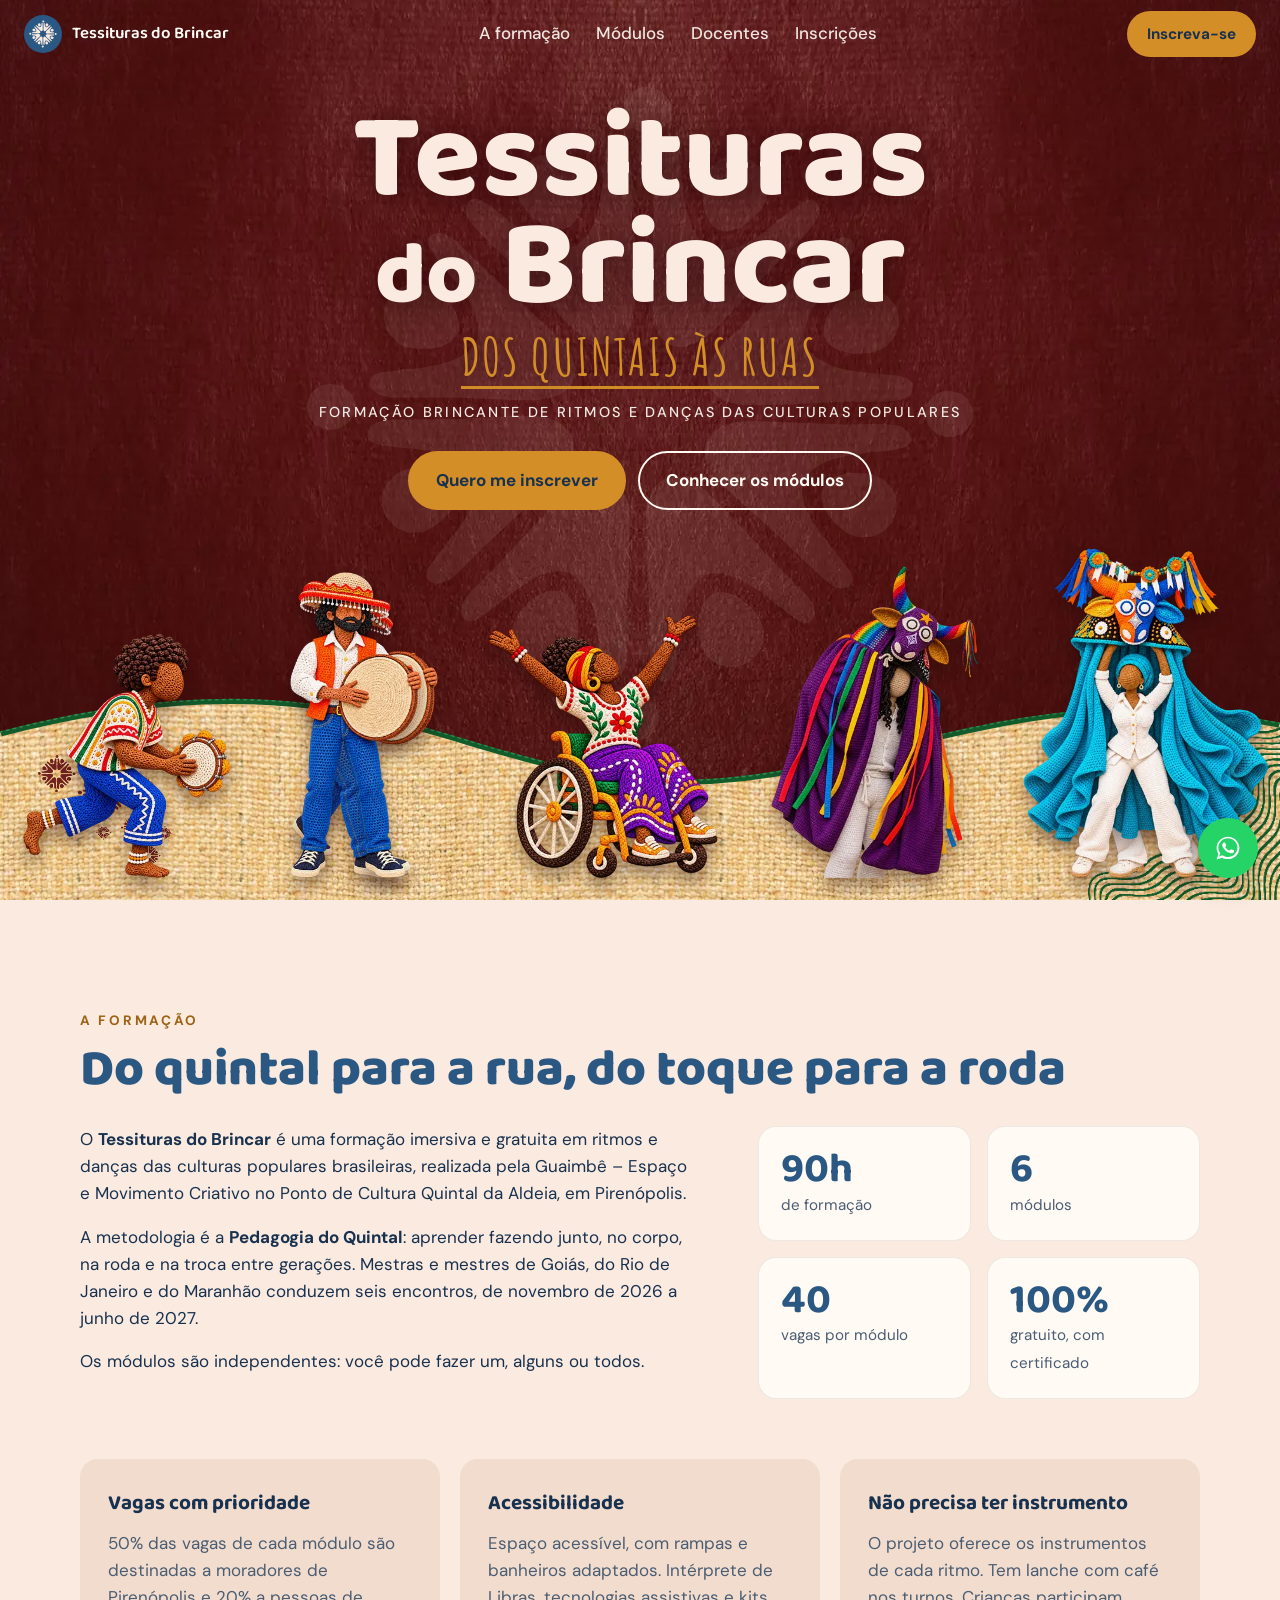
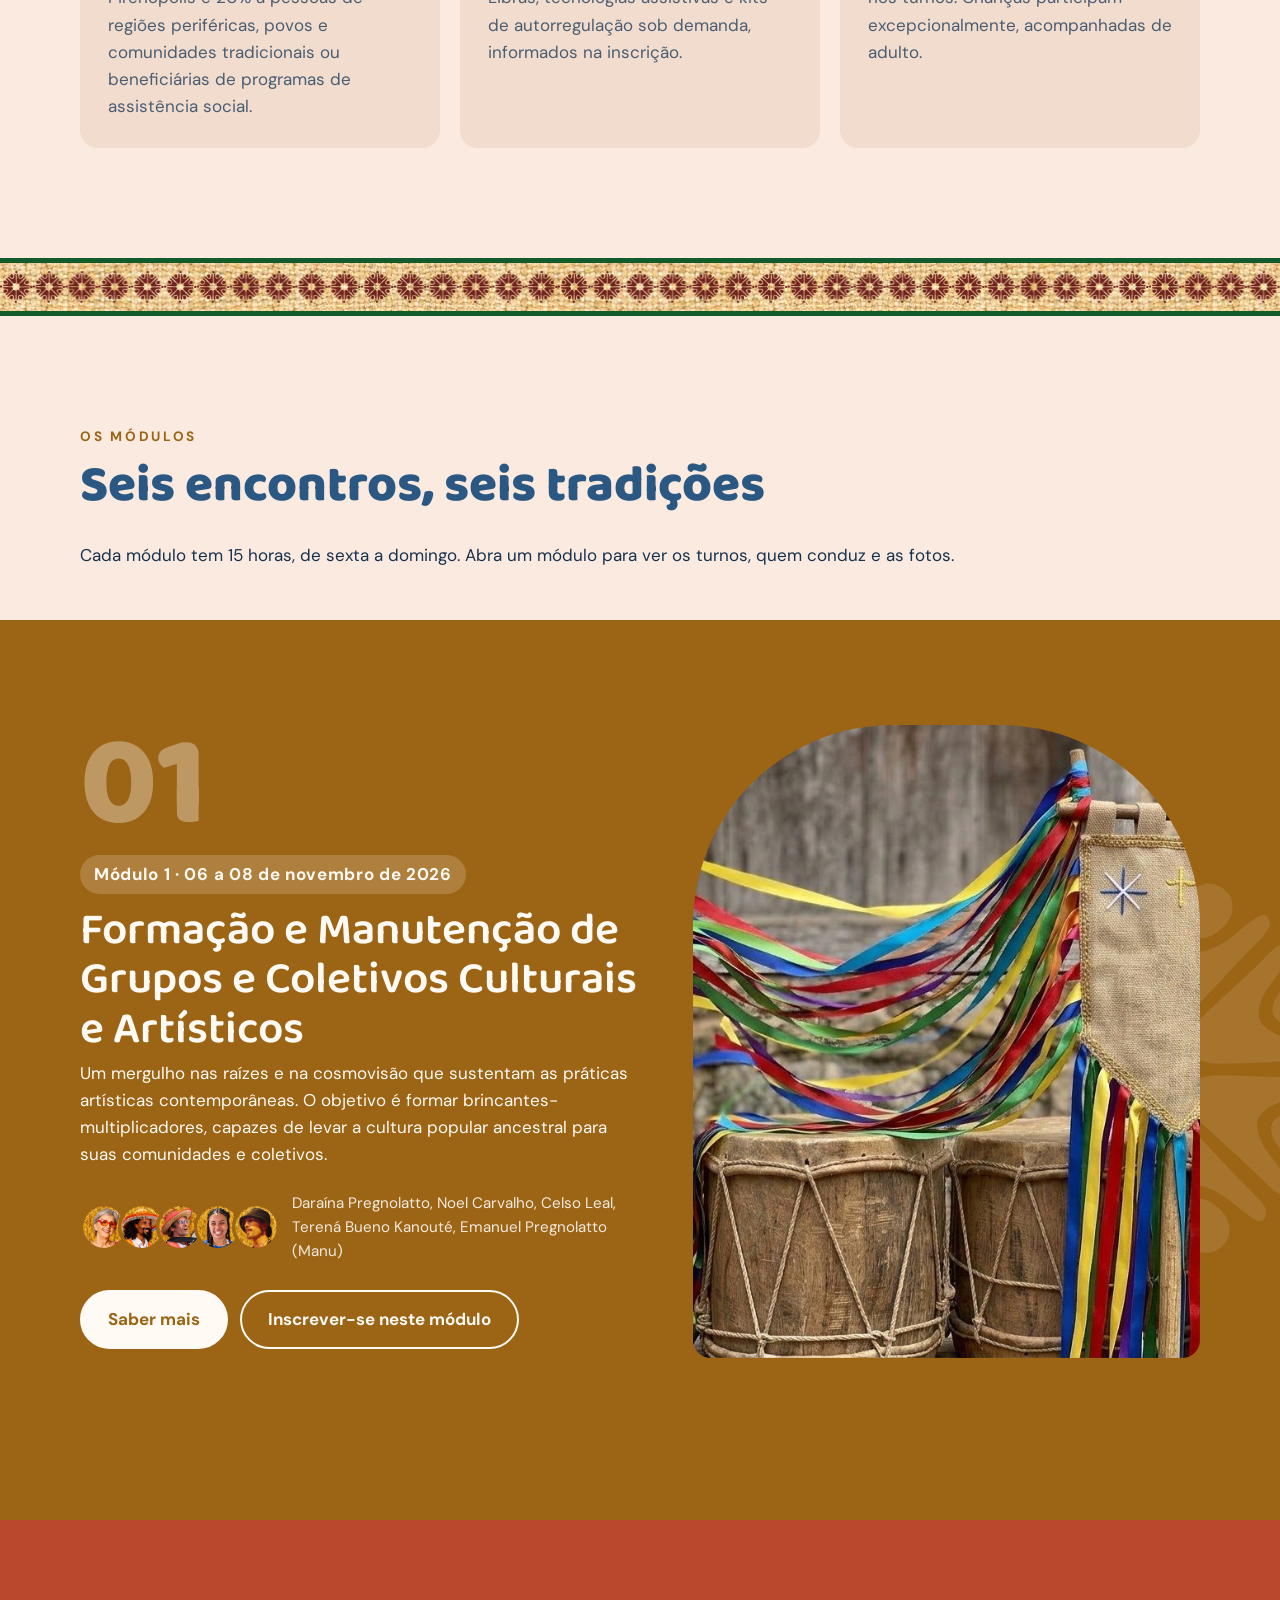
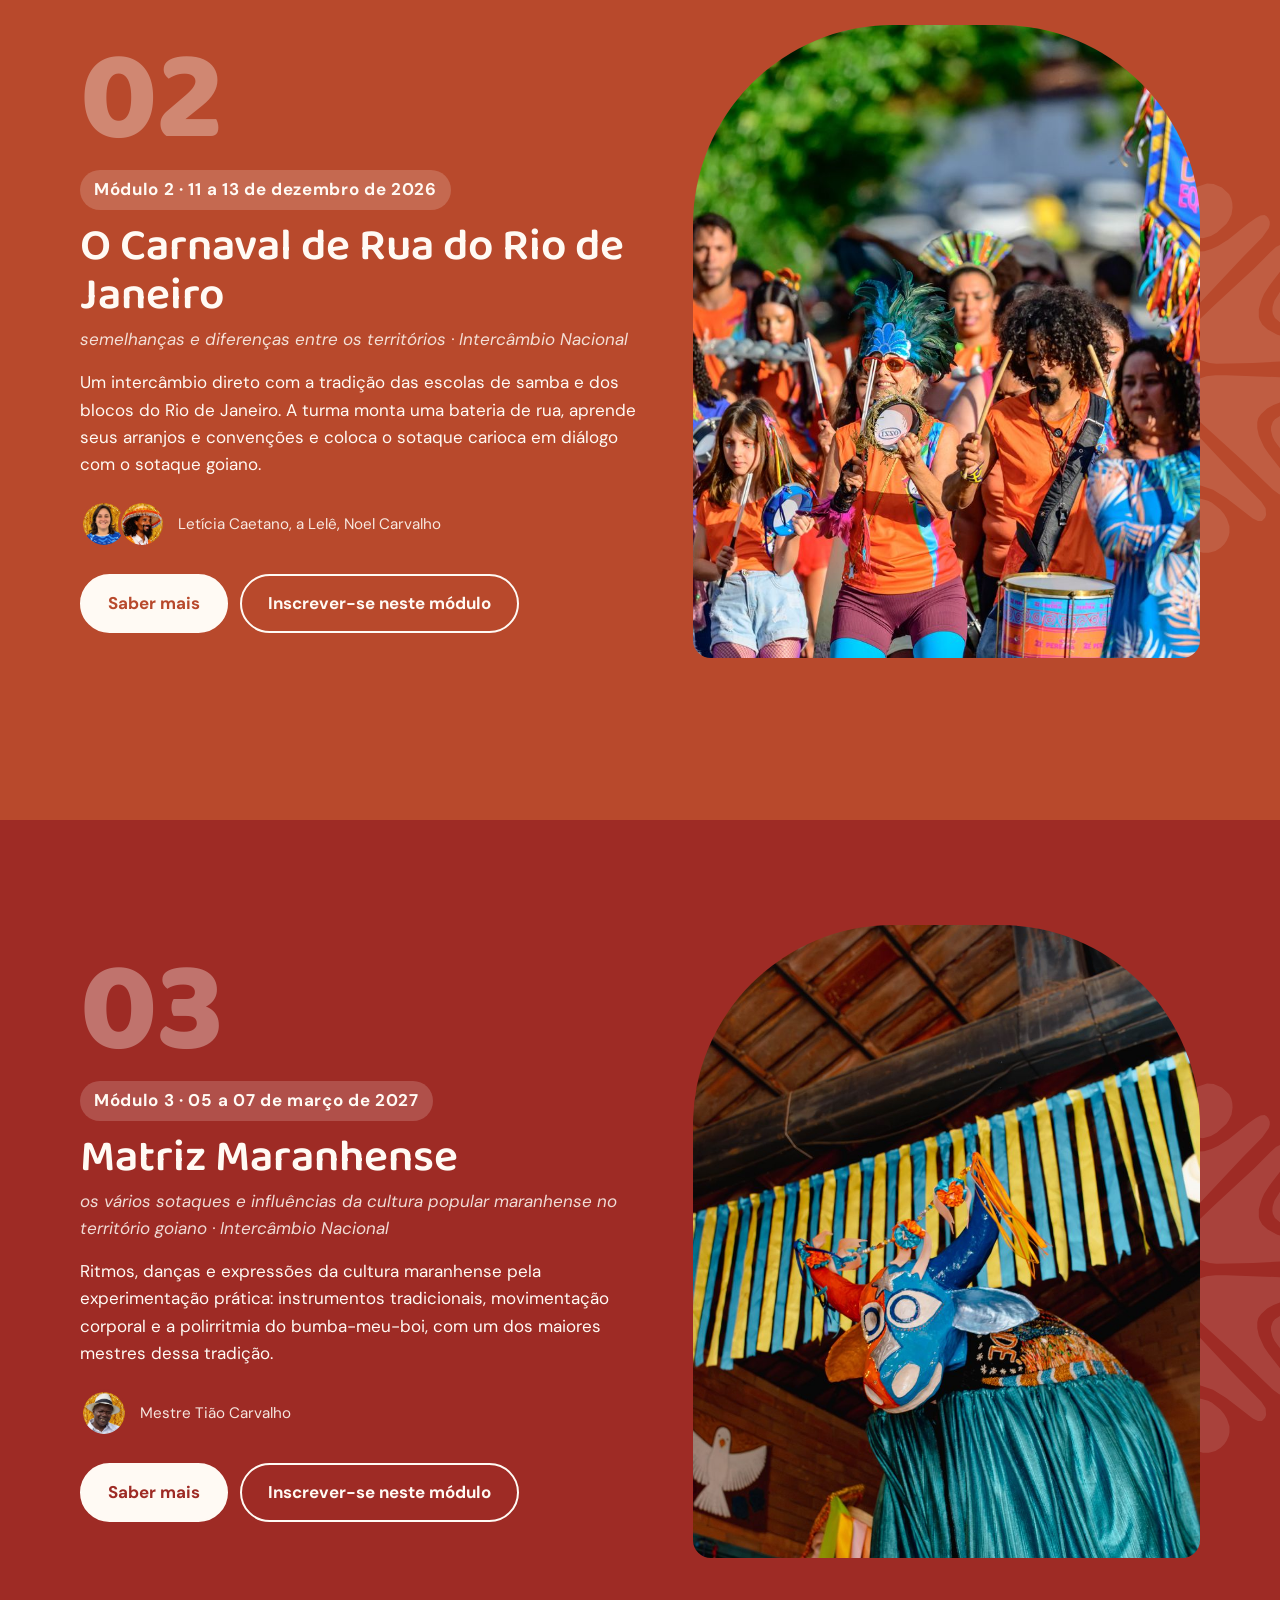
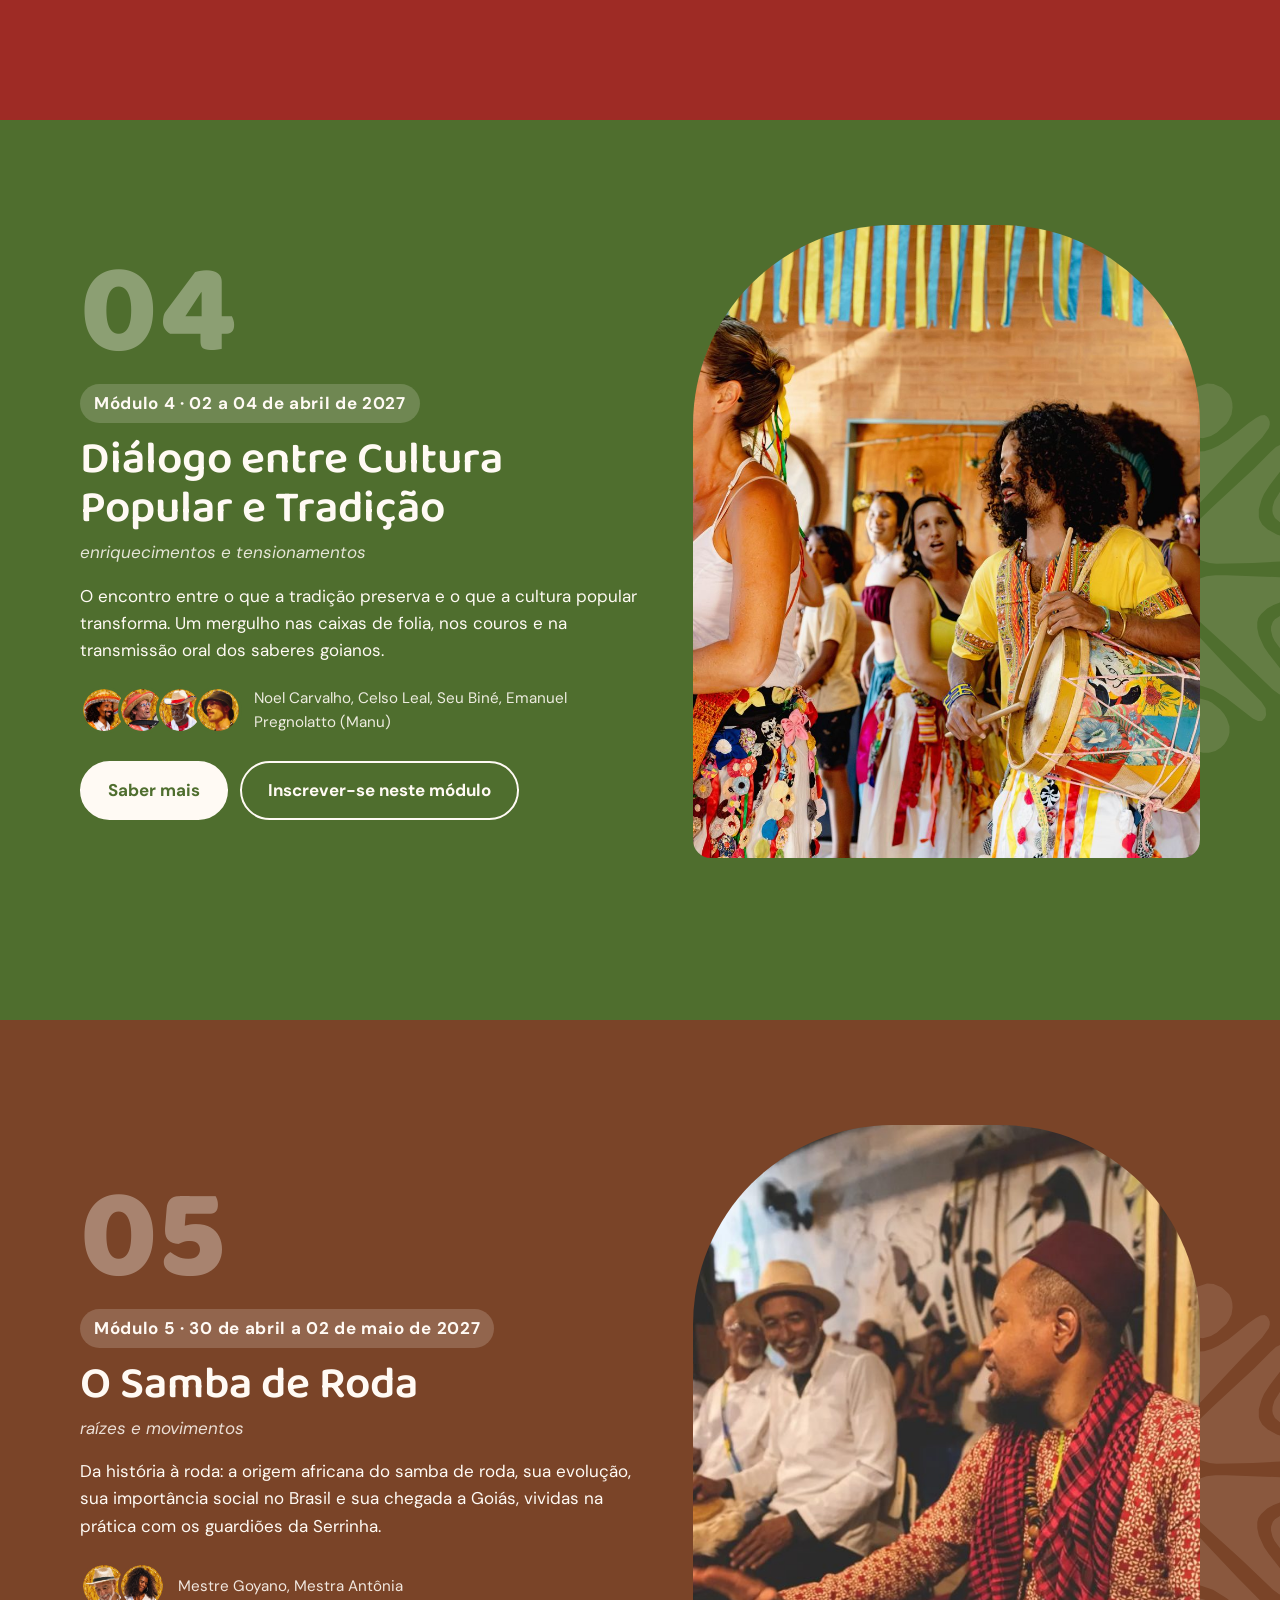
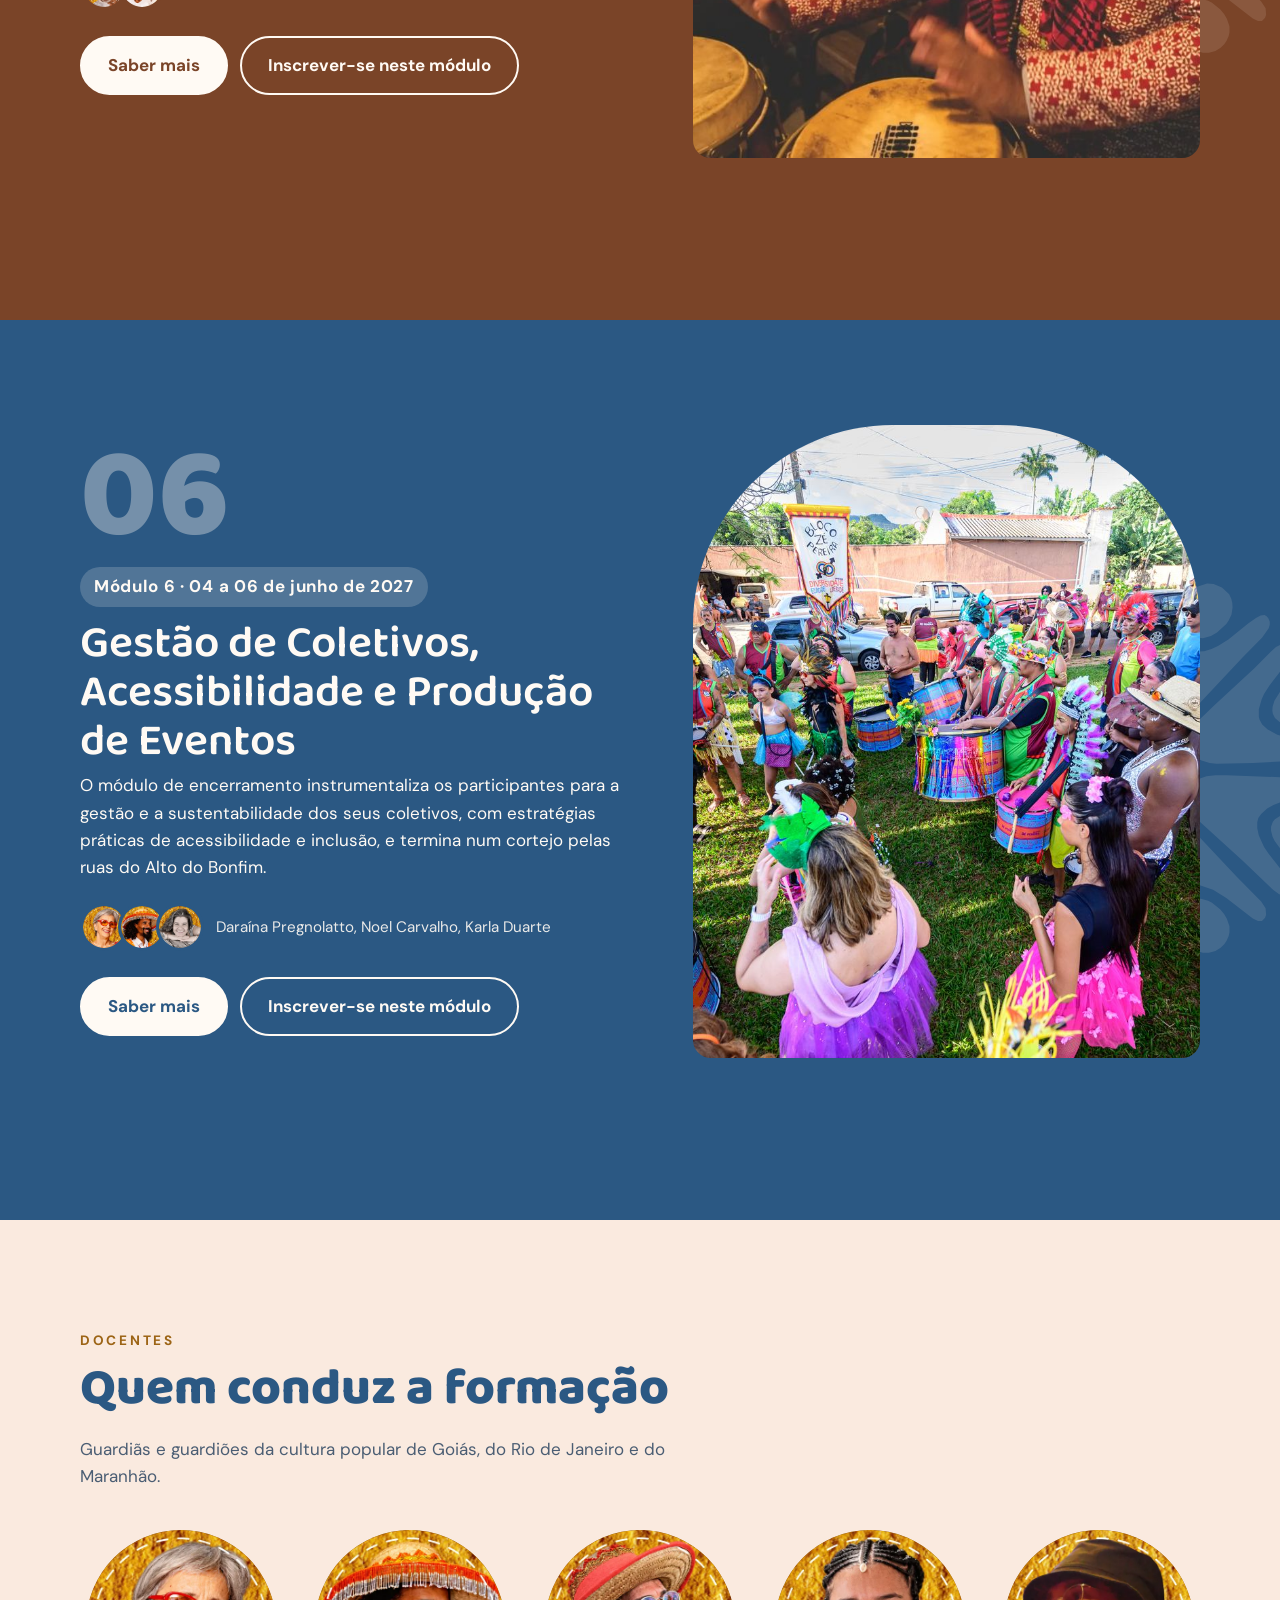
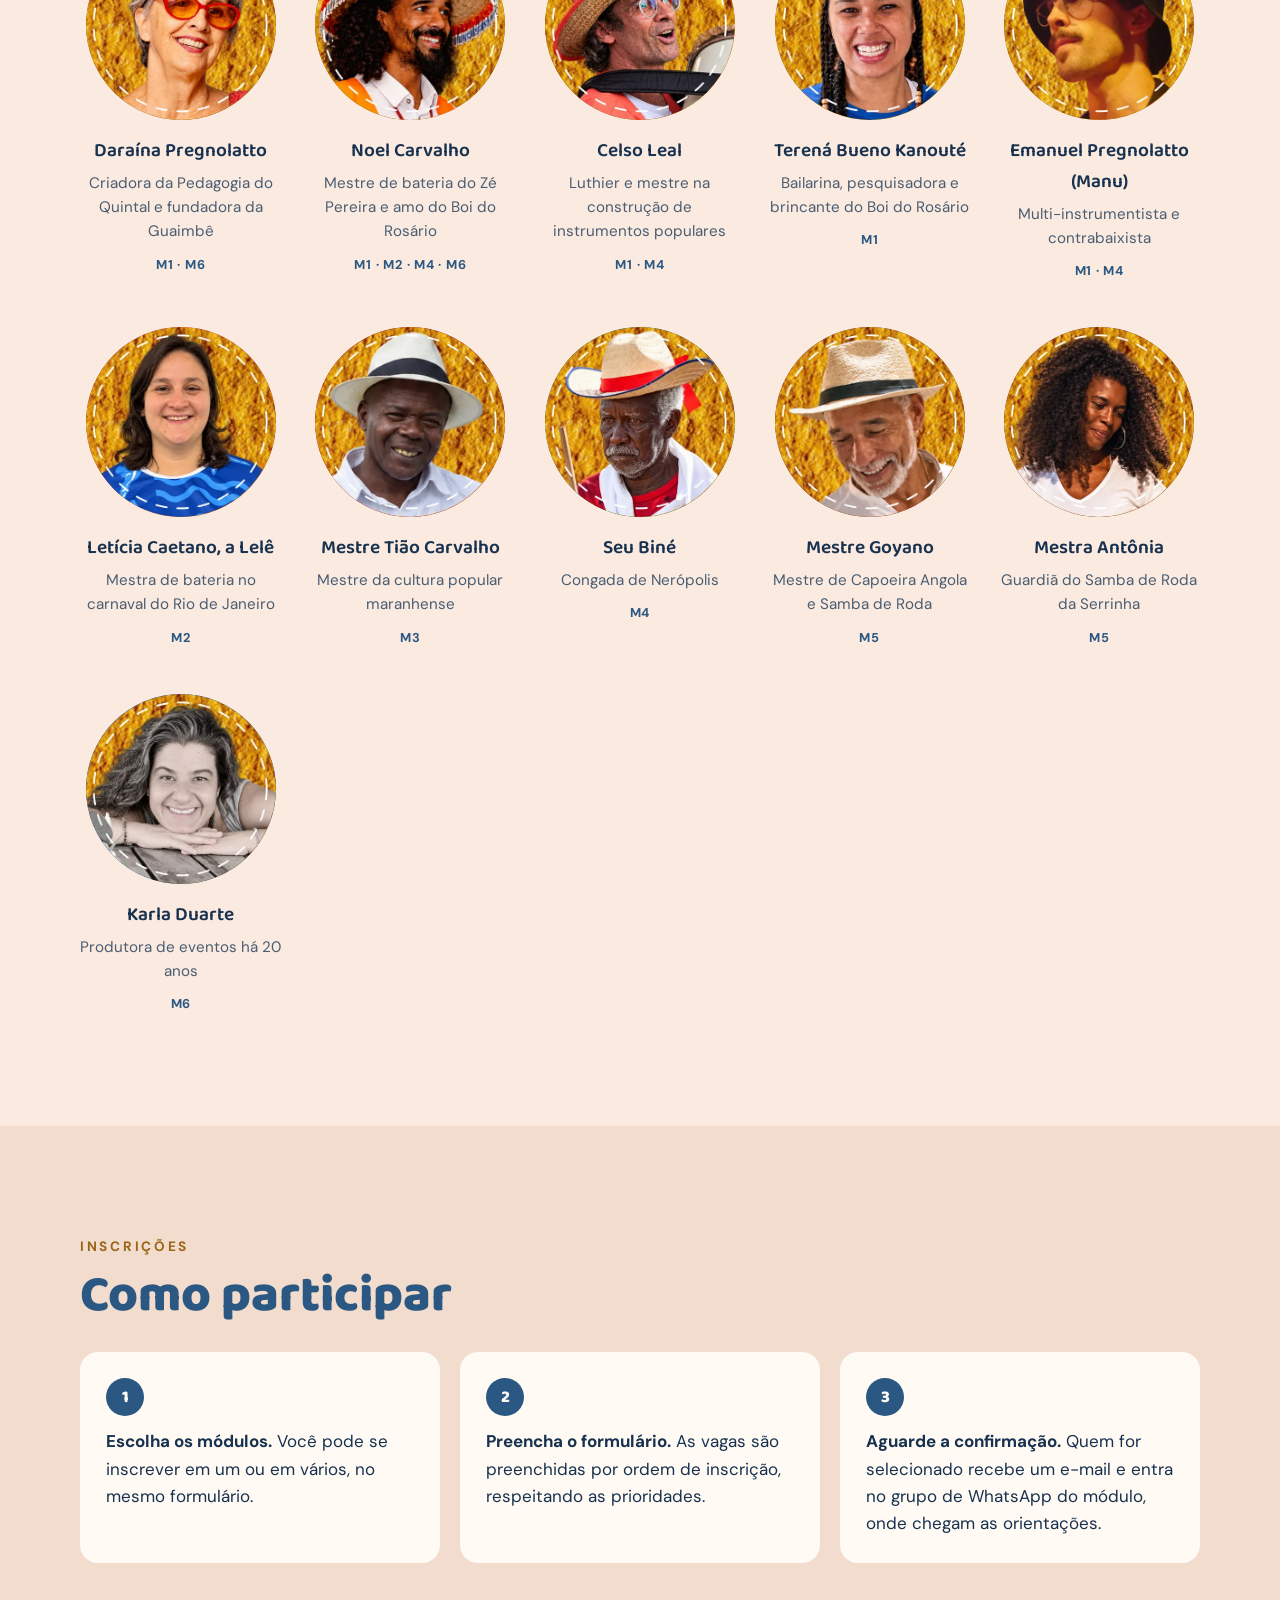
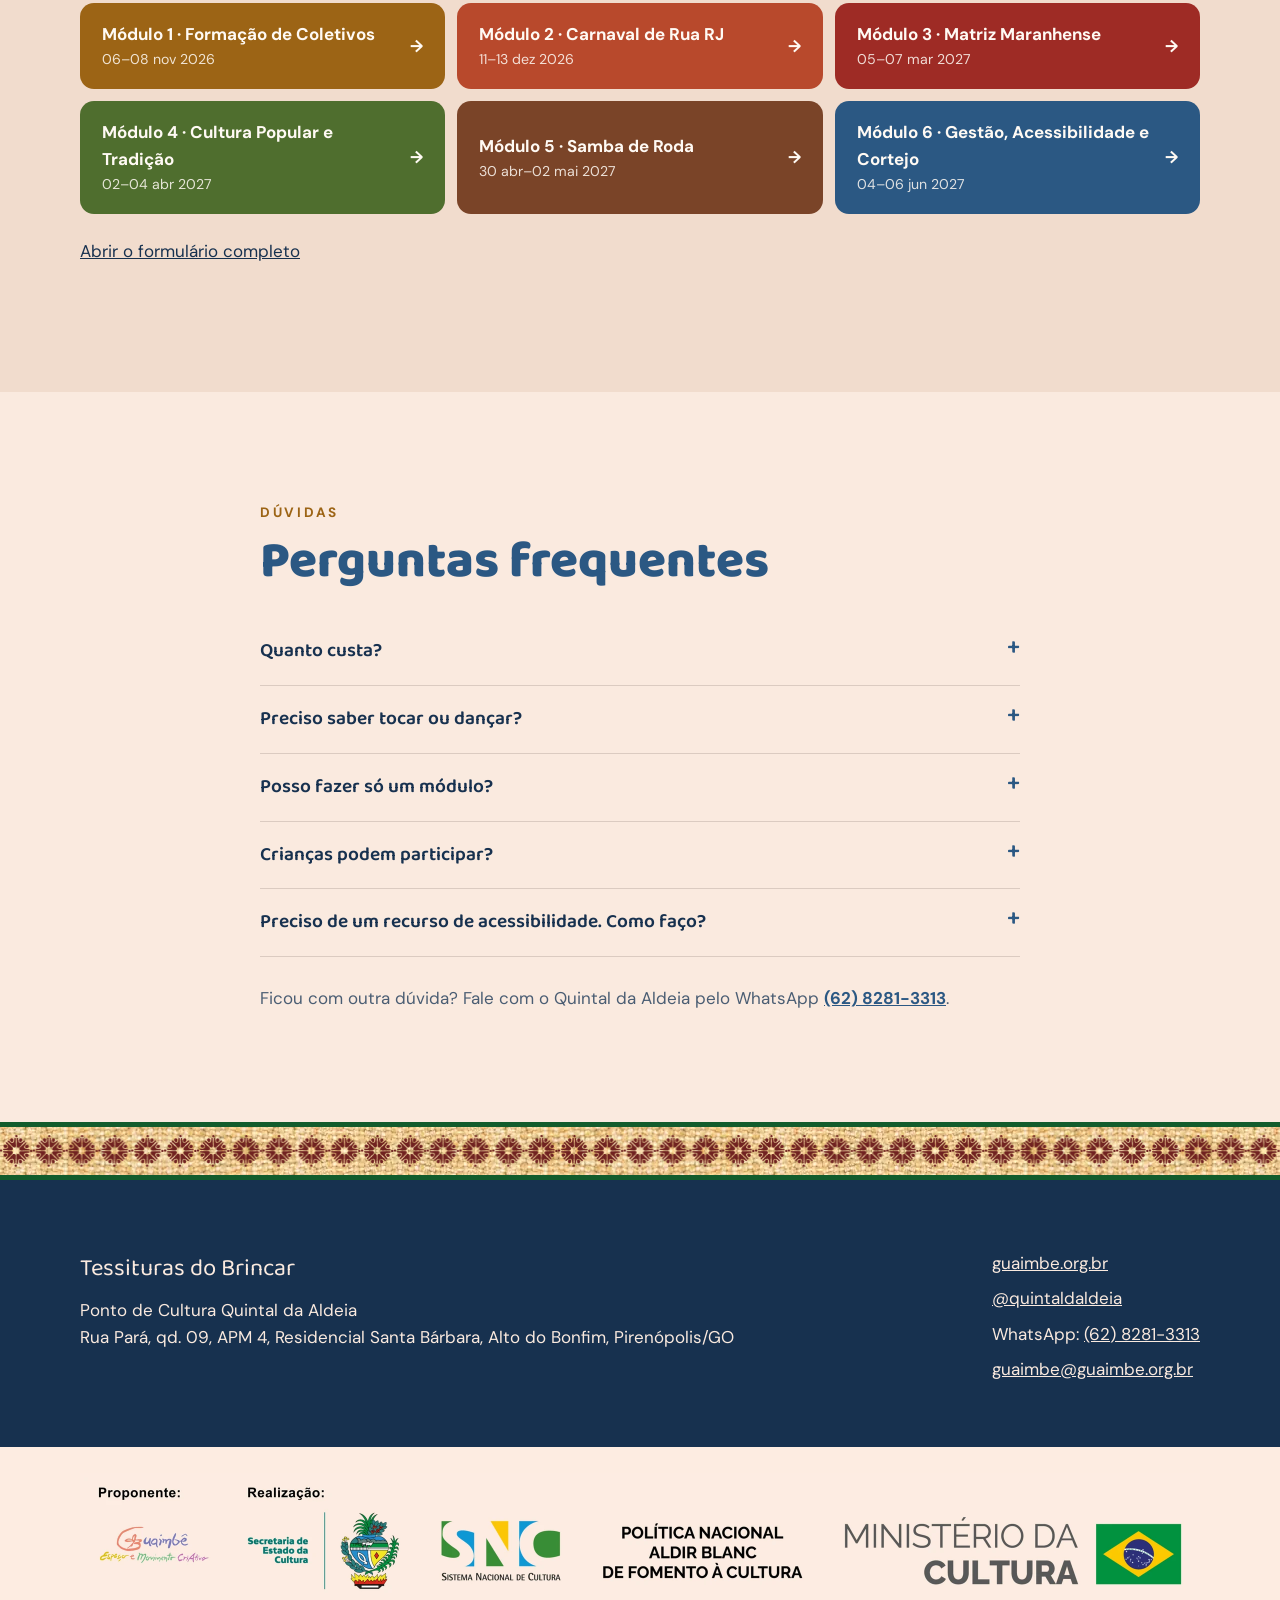
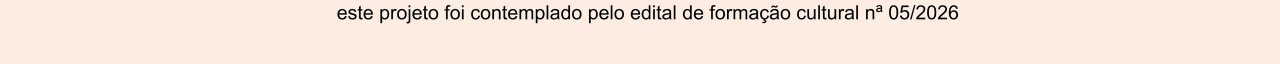
==== commit 486ec444: "Foto da Karla Duarte: todos os docentes com foto Co-Authored-By: Claude Opus 5.5 <noreply@anthropic." ====
--- a/index.html
+++ b/index.html
@@ -13,7 +13,7 @@
   <link rel="preconnect" href="https://fonts.googleapis.com" />
   <link rel="preconnect" href="https://fonts.gstatic.com" crossorigin />
   <link href="https://fonts.googleapis.com/css2?family=Baloo+2:wght@500;700;800&family=Amatic+SC:wght@700&family=DM+Sans:wght@400;500;700&display=swap" rel="stylesheet" />
-  <link rel="stylesheet" href="css/style.css?v=12" />
+  <link rel="stylesheet" href="css/style.css?v=13" />
 </head>
 <body>
   <a class="pular" href="#conteudo">Pular para o conteúdo</a>
@@ -200,7 +200,7 @@
     <svg viewBox="0 0 32 32" width="28" height="28" aria-hidden="true"><path fill="currentColor" d="M16 3C8.8 3 3 8.7 3 15.8c0 2.5.7 4.9 2 7L3 29l6.4-2c2 1.1 4.3 1.7 6.6 1.7 7.2 0 13-5.7 13-12.8S23.2 3 16 3zm0 23.4c-2.1 0-4.1-.6-5.9-1.7l-.4-.3-3.8 1.2 1.2-3.7-.3-.4c-1.2-1.8-1.8-3.8-1.8-6 0-5.9 4.9-10.7 10.9-10.7s10.9 4.8 10.9 10.7S22 26.4 16 26.4zm6-8c-.3-.2-1.9-.9-2.2-1-.3-.1-.5-.2-.7.2-.2.3-.8 1-1 1.2-.2.2-.4.2-.7.1-.3-.2-1.4-.5-2.6-1.6-1-.9-1.6-1.9-1.8-2.2-.2-.3 0-.5.1-.7l.5-.6c.2-.2.2-.3.3-.6.1-.2 0-.4 0-.6l-1-2.4c-.3-.6-.5-.5-.7-.5h-.6c-.2 0-.6.1-.9.4-.3.3-1.2 1.1-1.2 2.7s1.2 3.2 1.4 3.4c.2.2 2.4 3.6 5.7 5 .8.3 1.4.5 1.9.7.8.3 1.5.2 2.1.1.6-.1 1.9-.8 2.2-1.5.3-.7.3-1.4.2-1.5-.1-.2-.3-.3-.6-.4z"/></svg>
   </a>
 
-  <script src="js/data.js?v=12"></script>
-  <script src="js/main.js?v=12"></script>
+  <script src="js/data.js?v=13"></script>
+  <script src="js/main.js?v=13"></script>
 </body>
 </html>
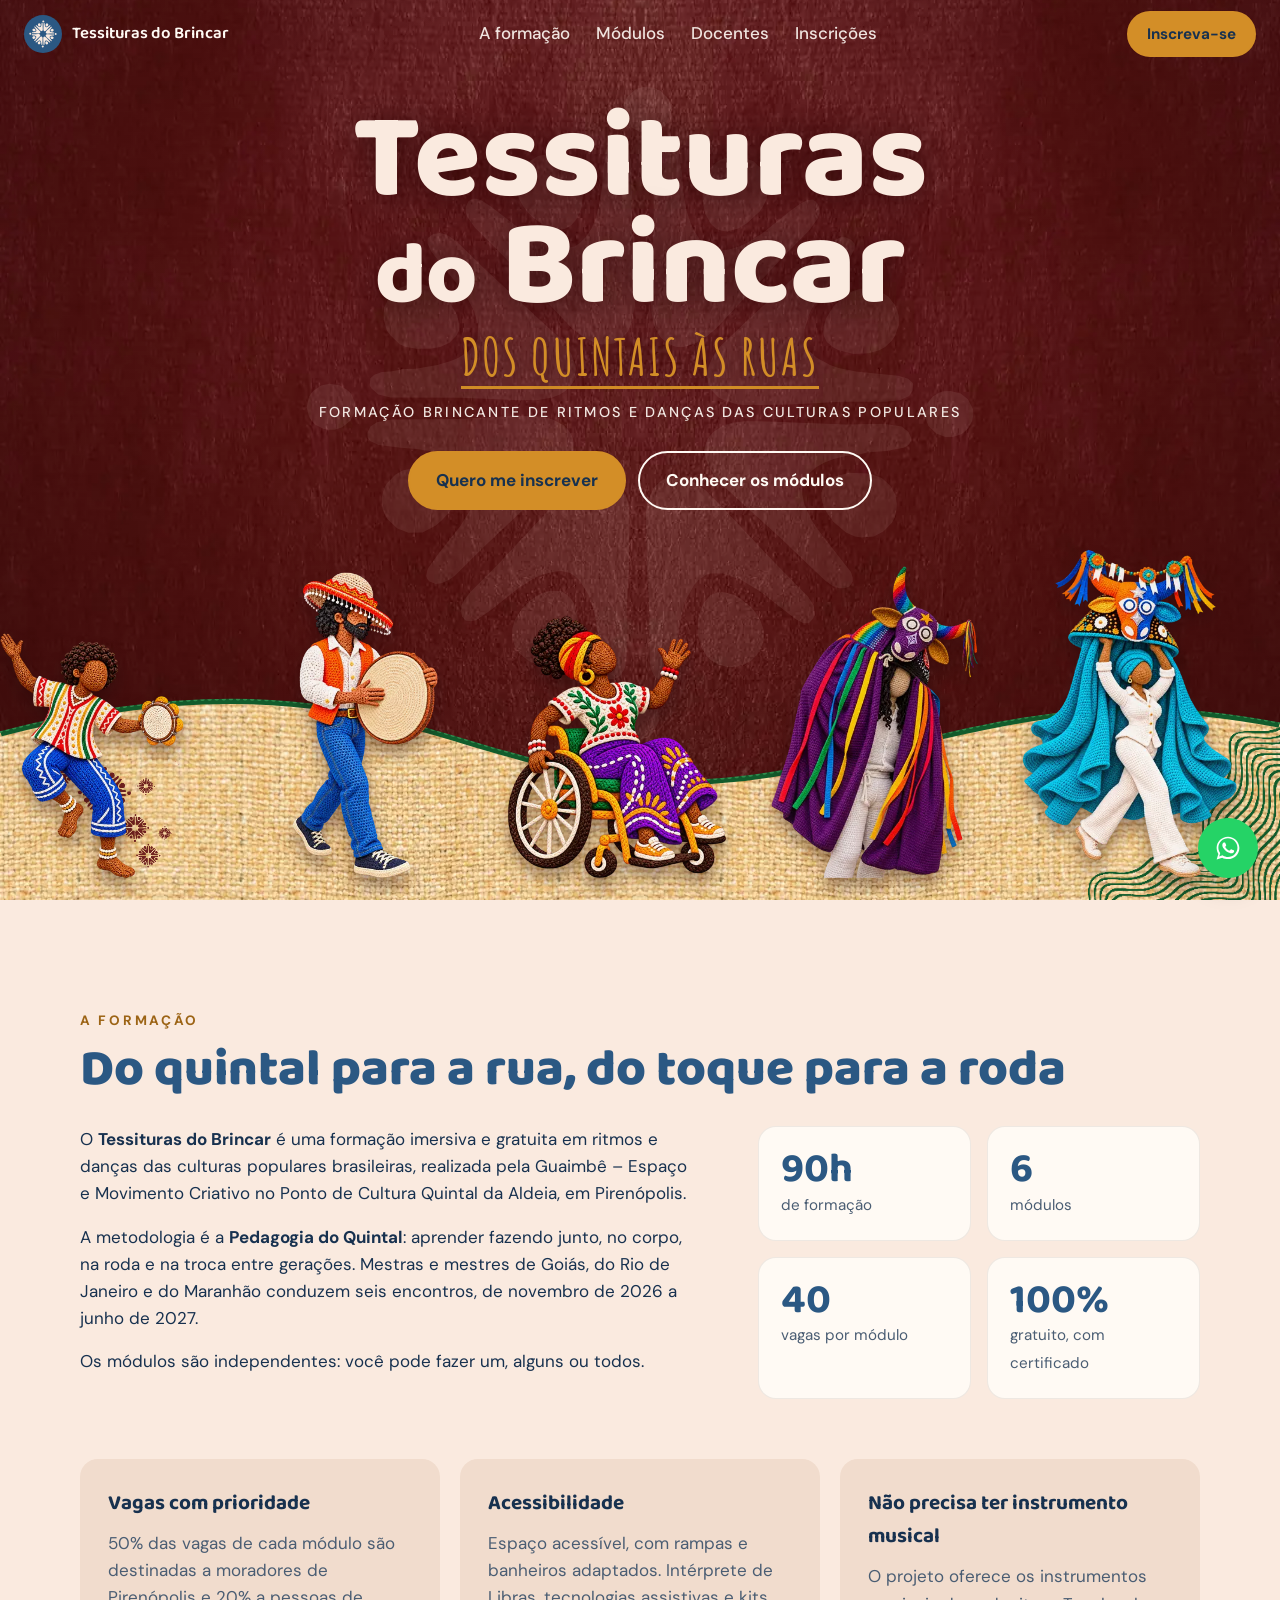
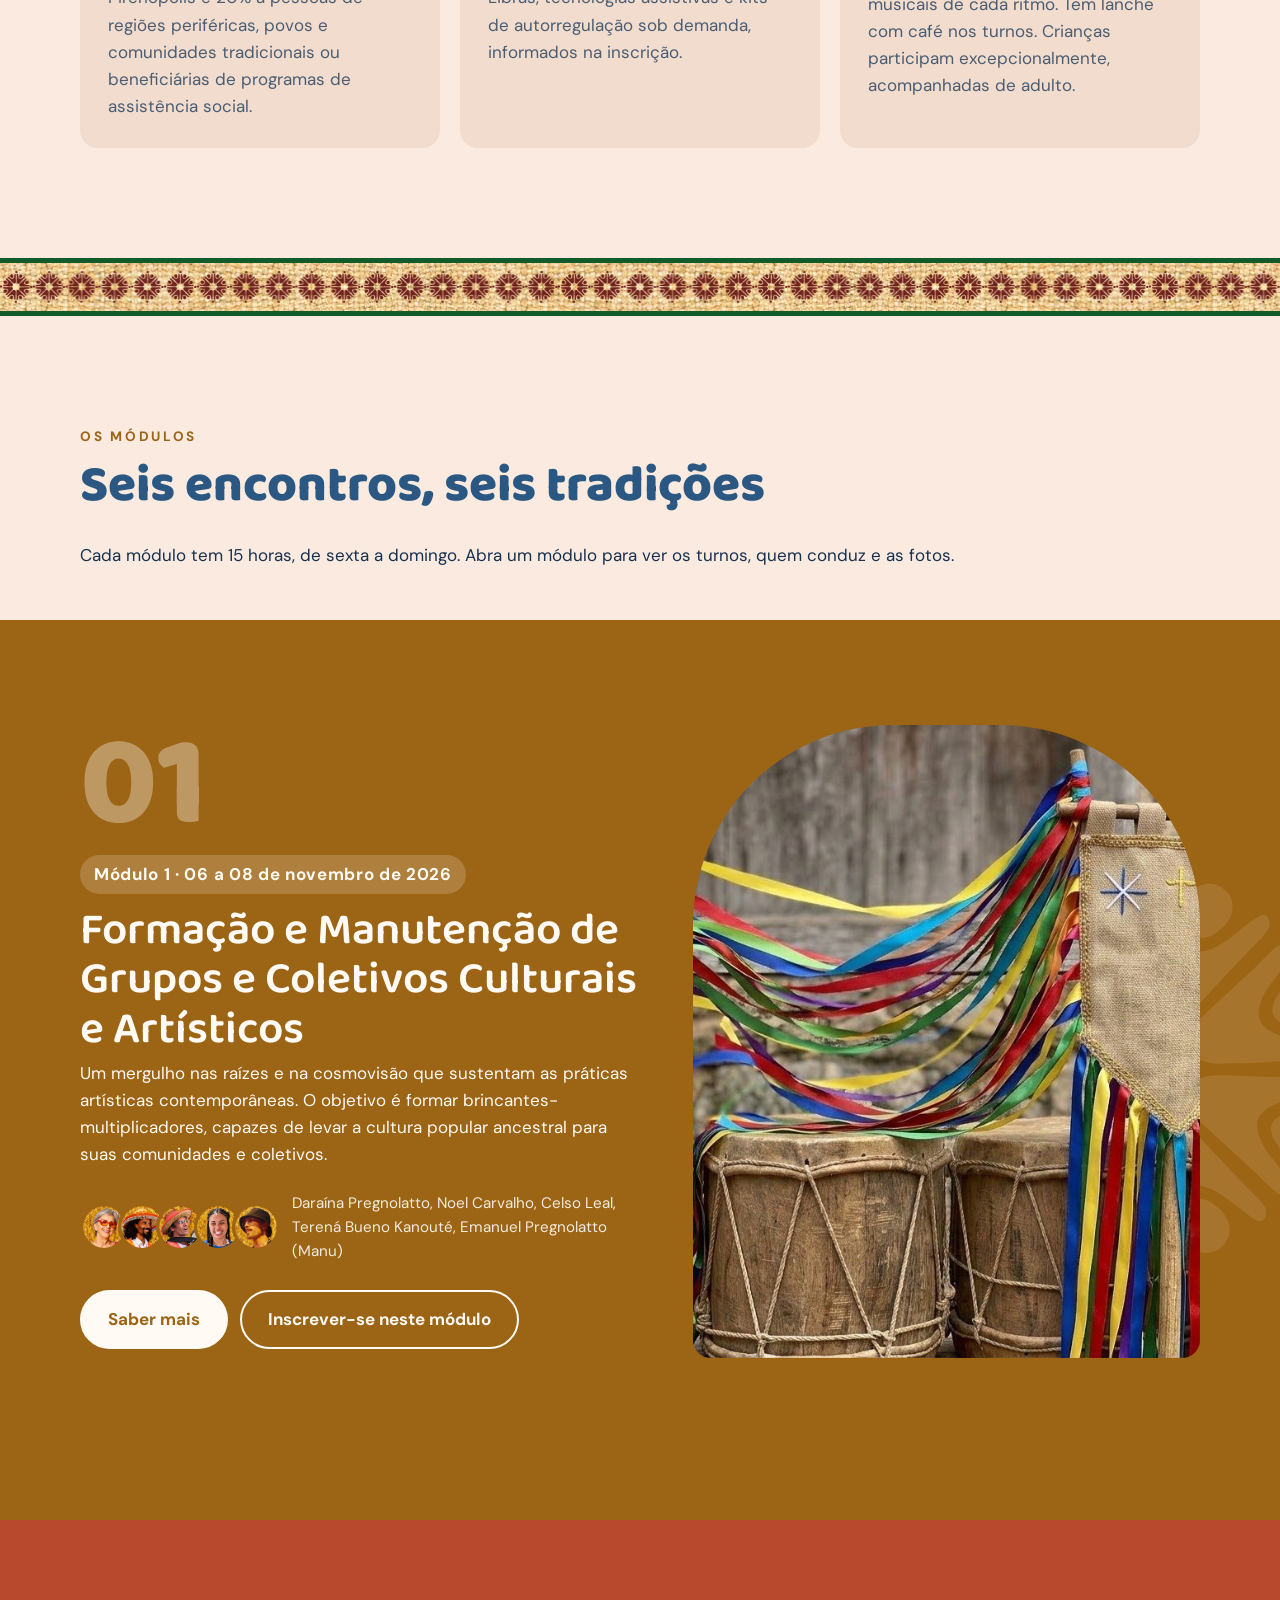
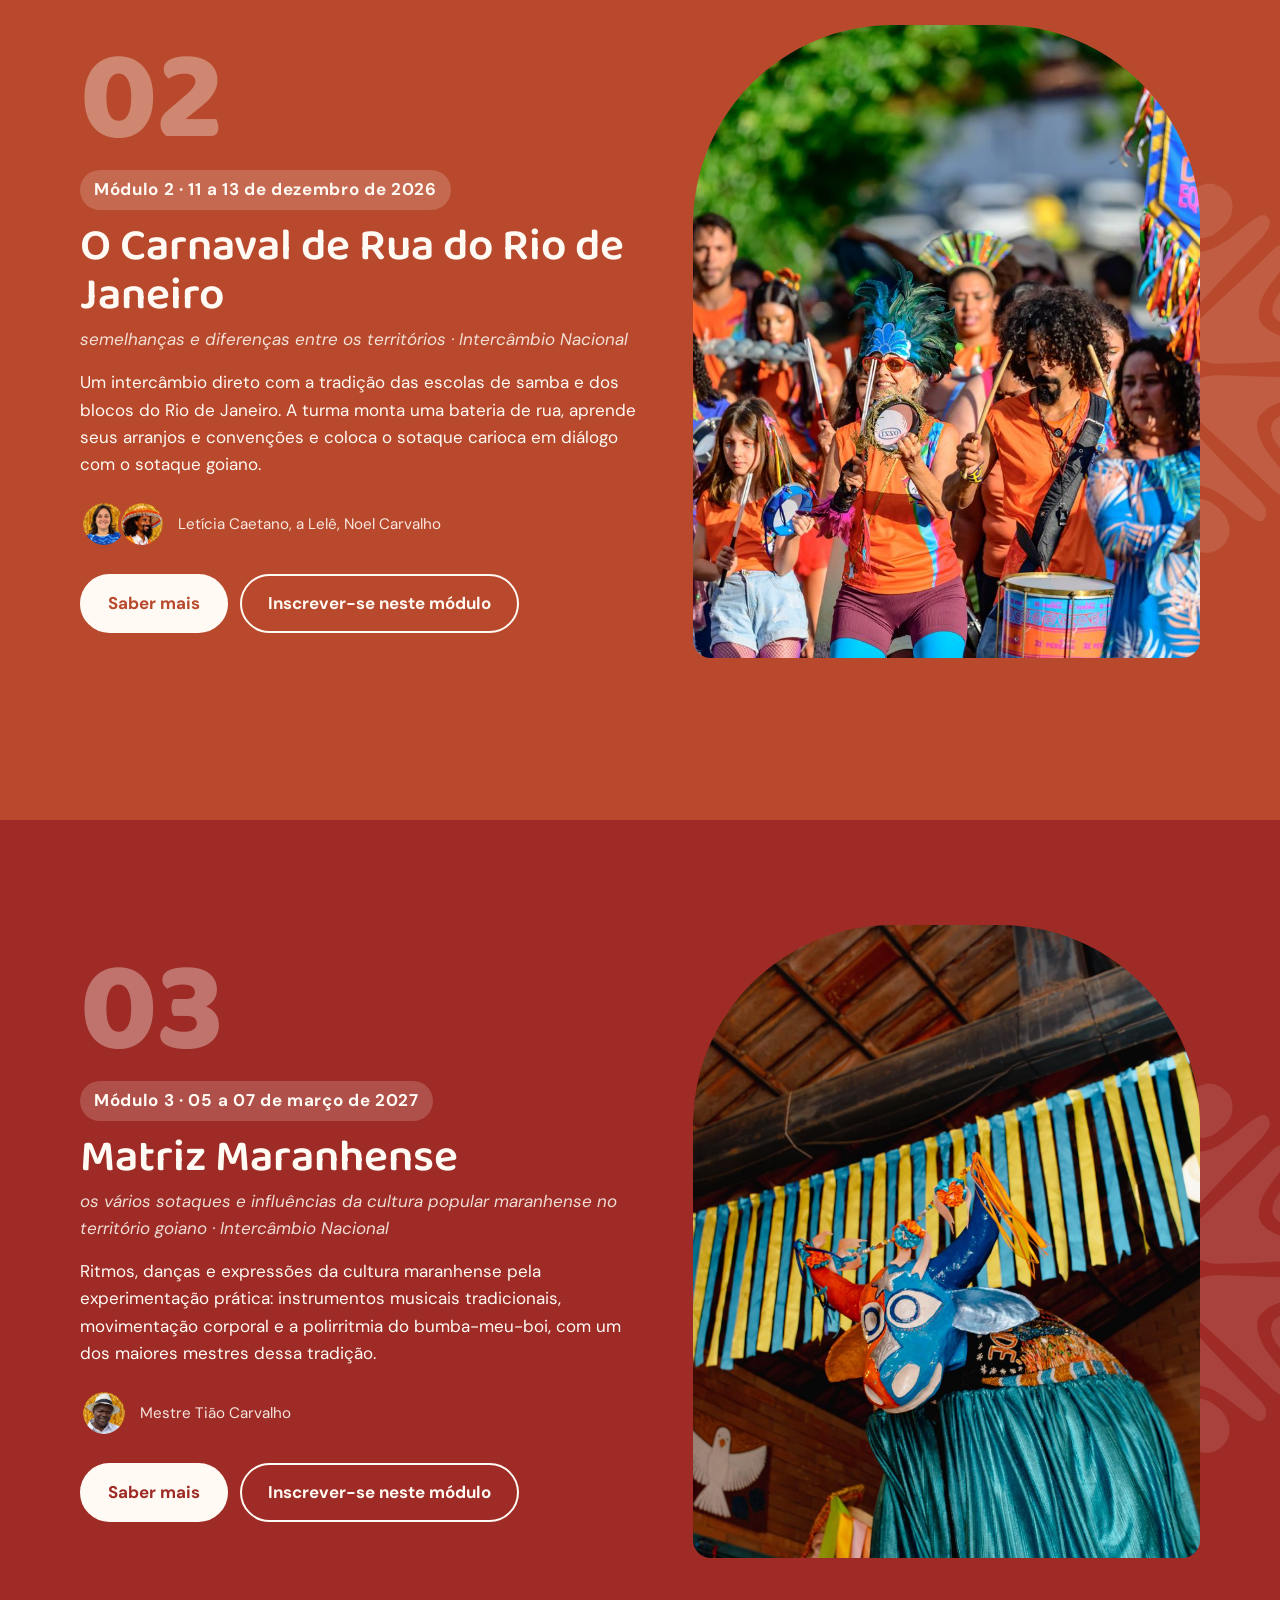
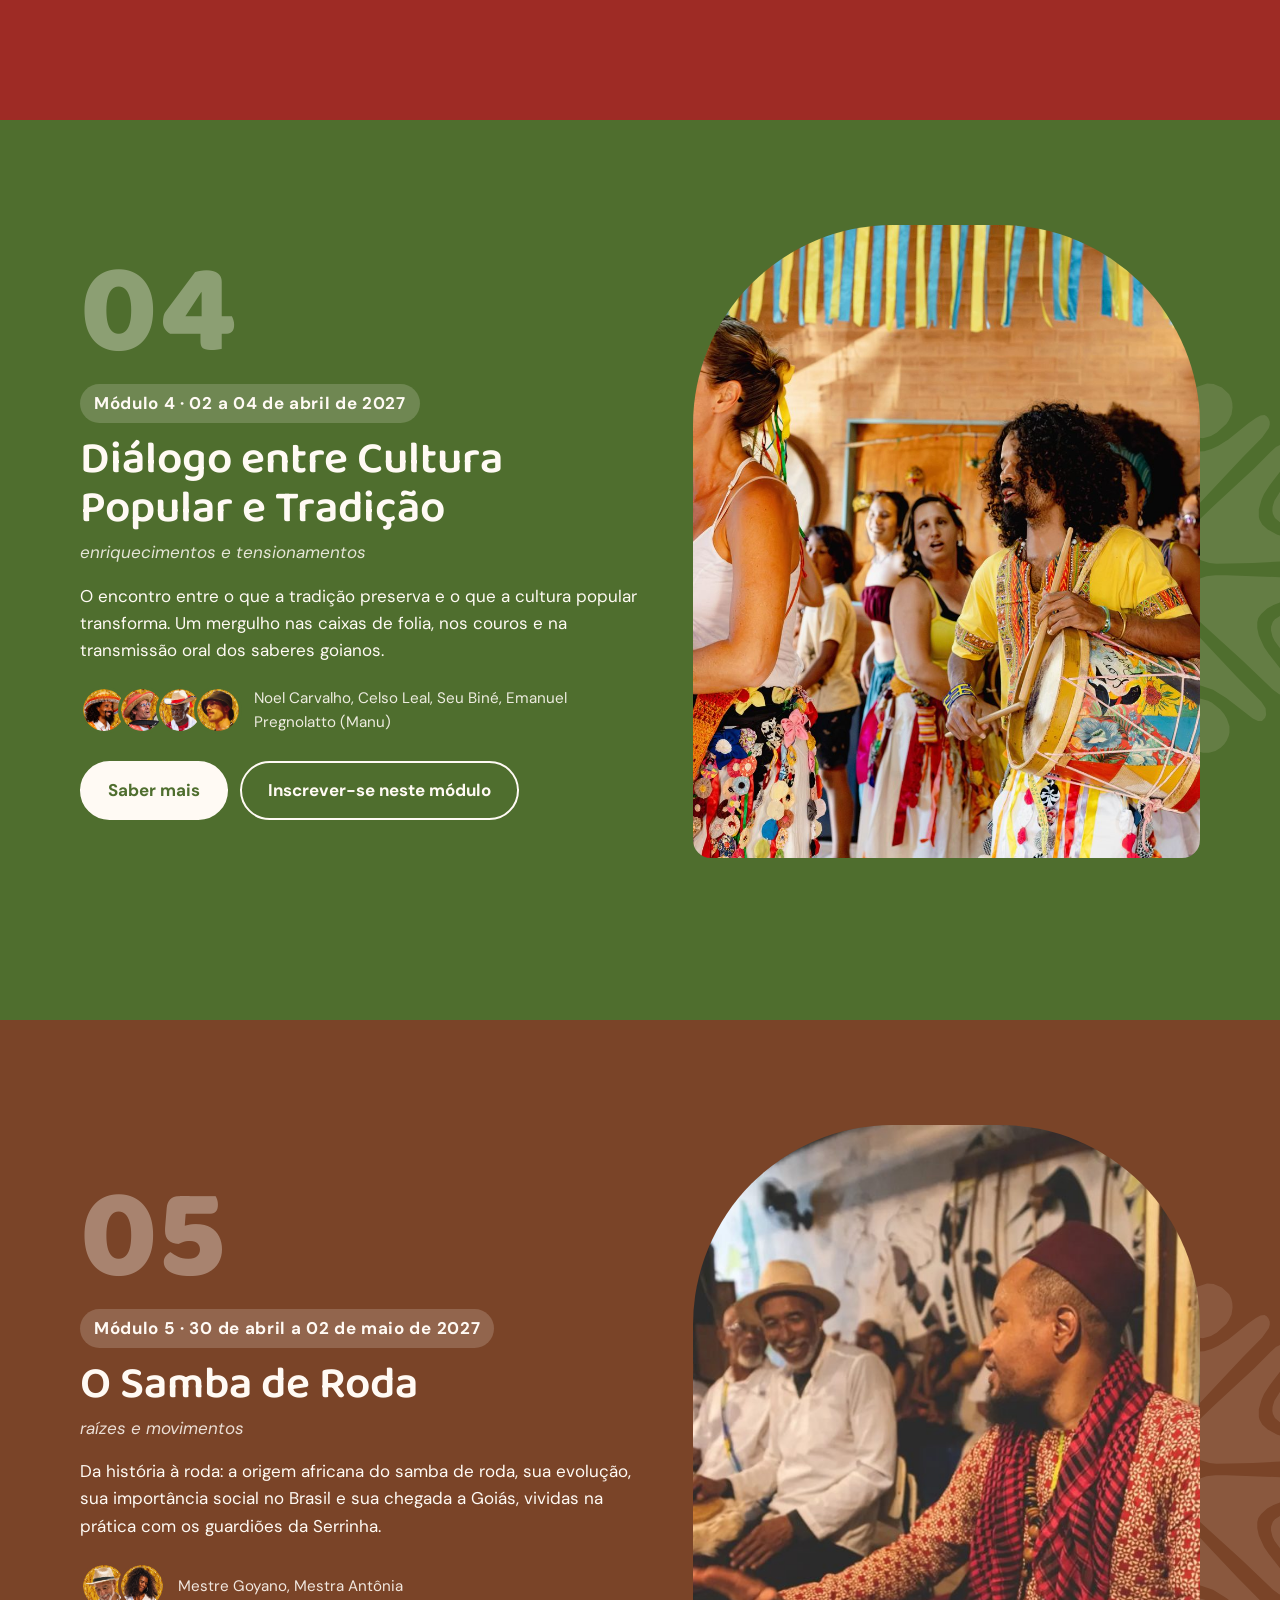
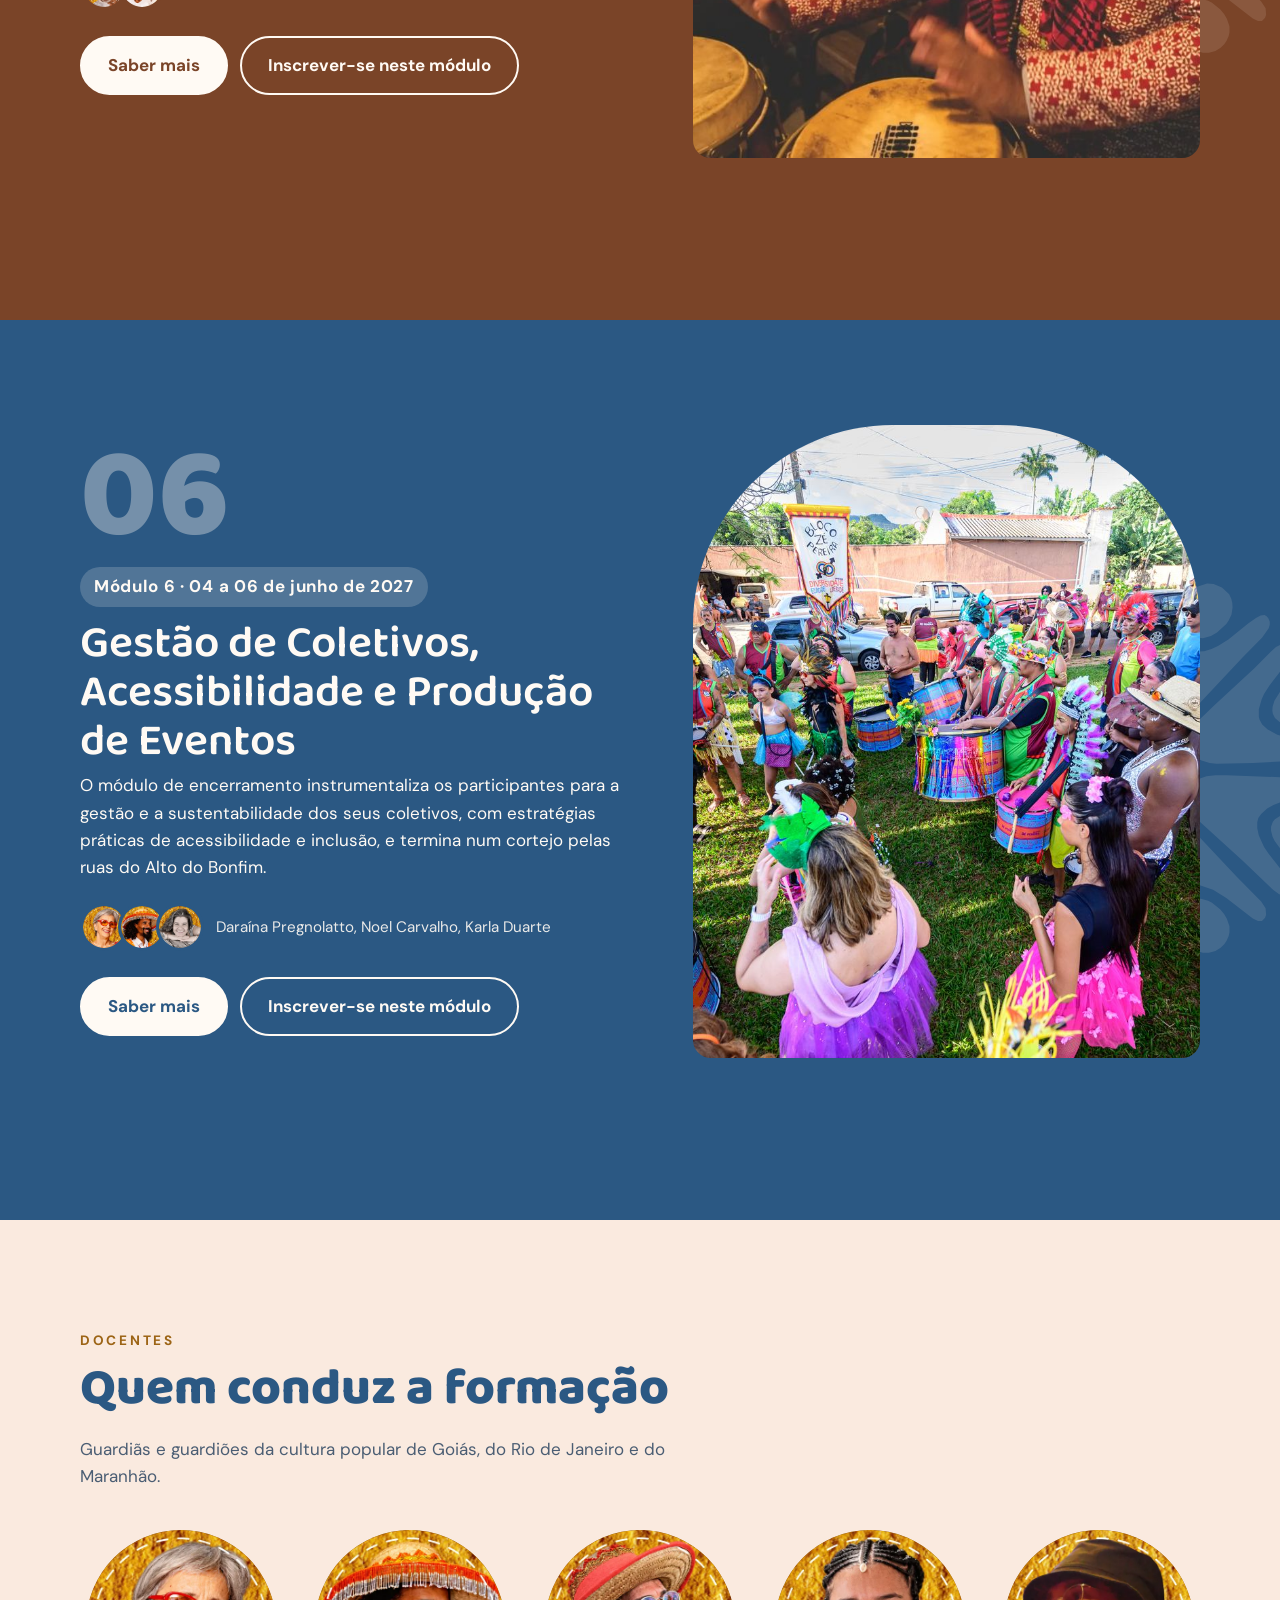
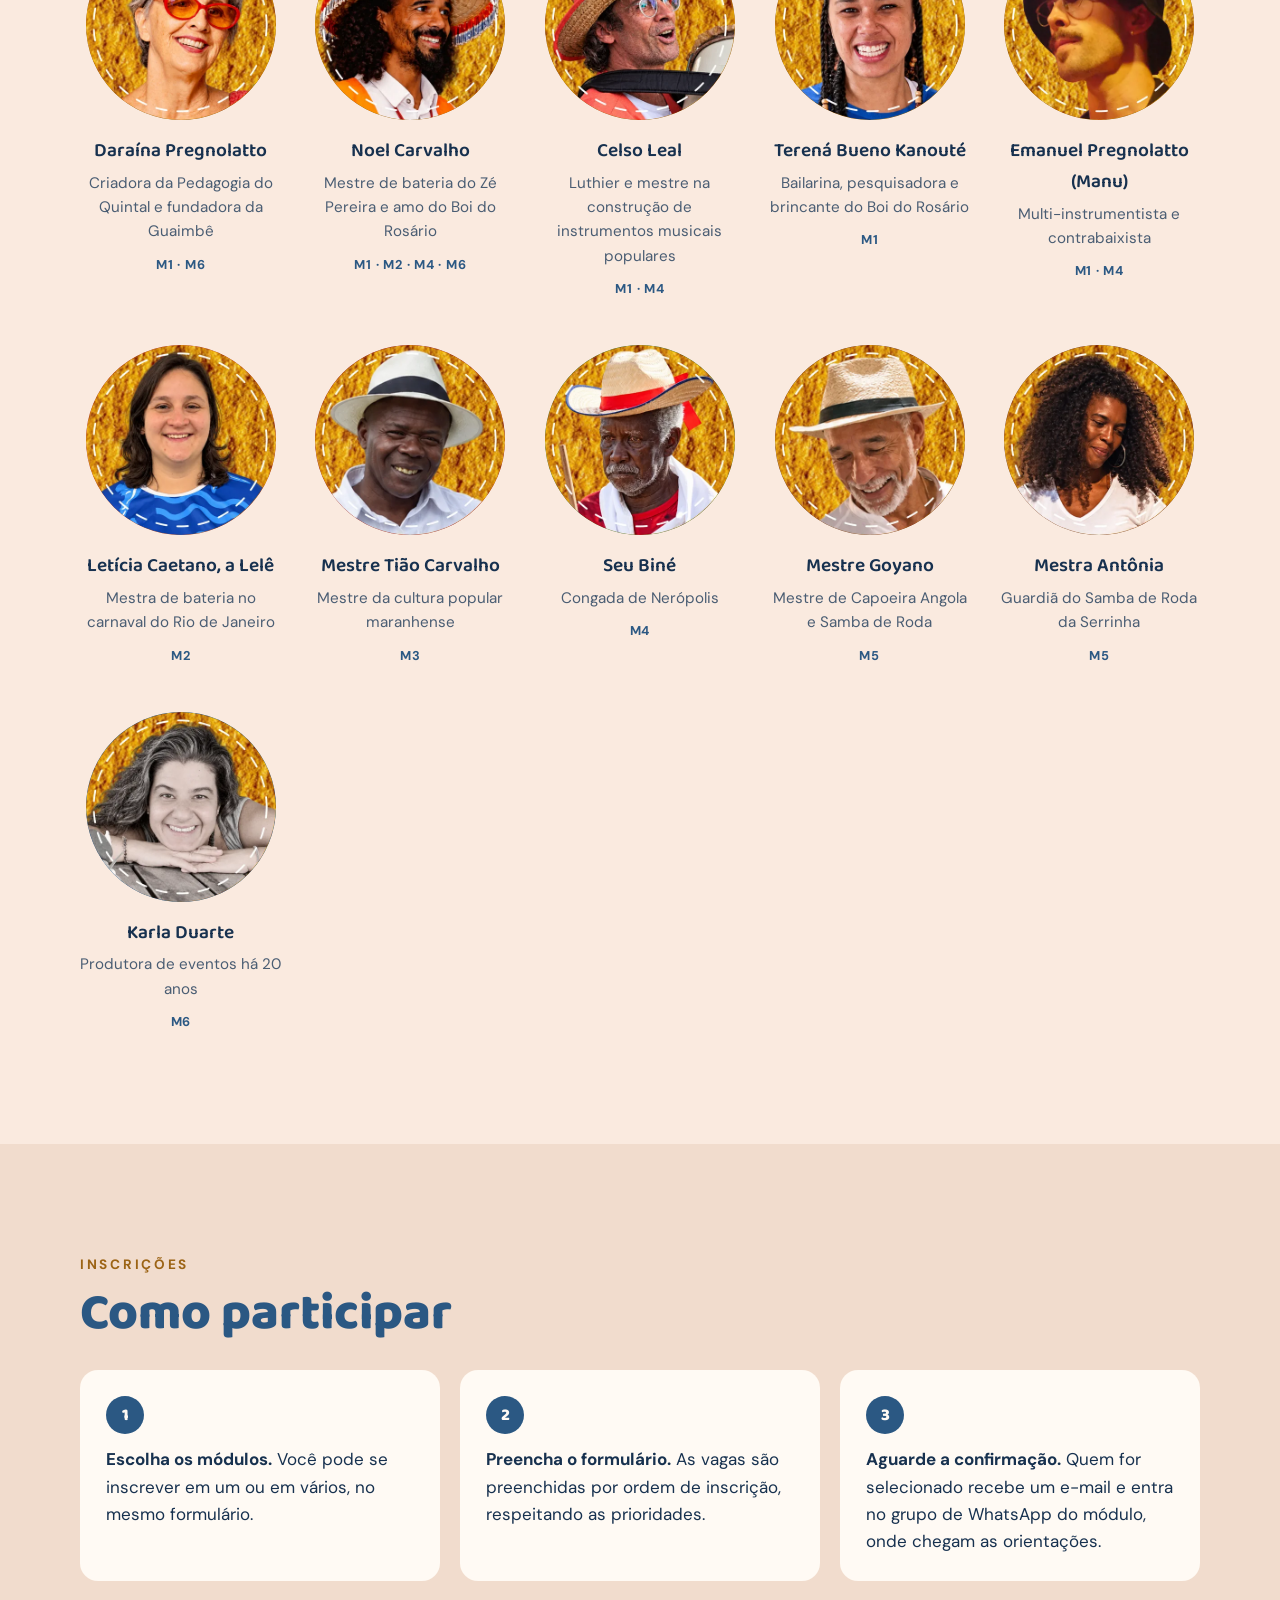
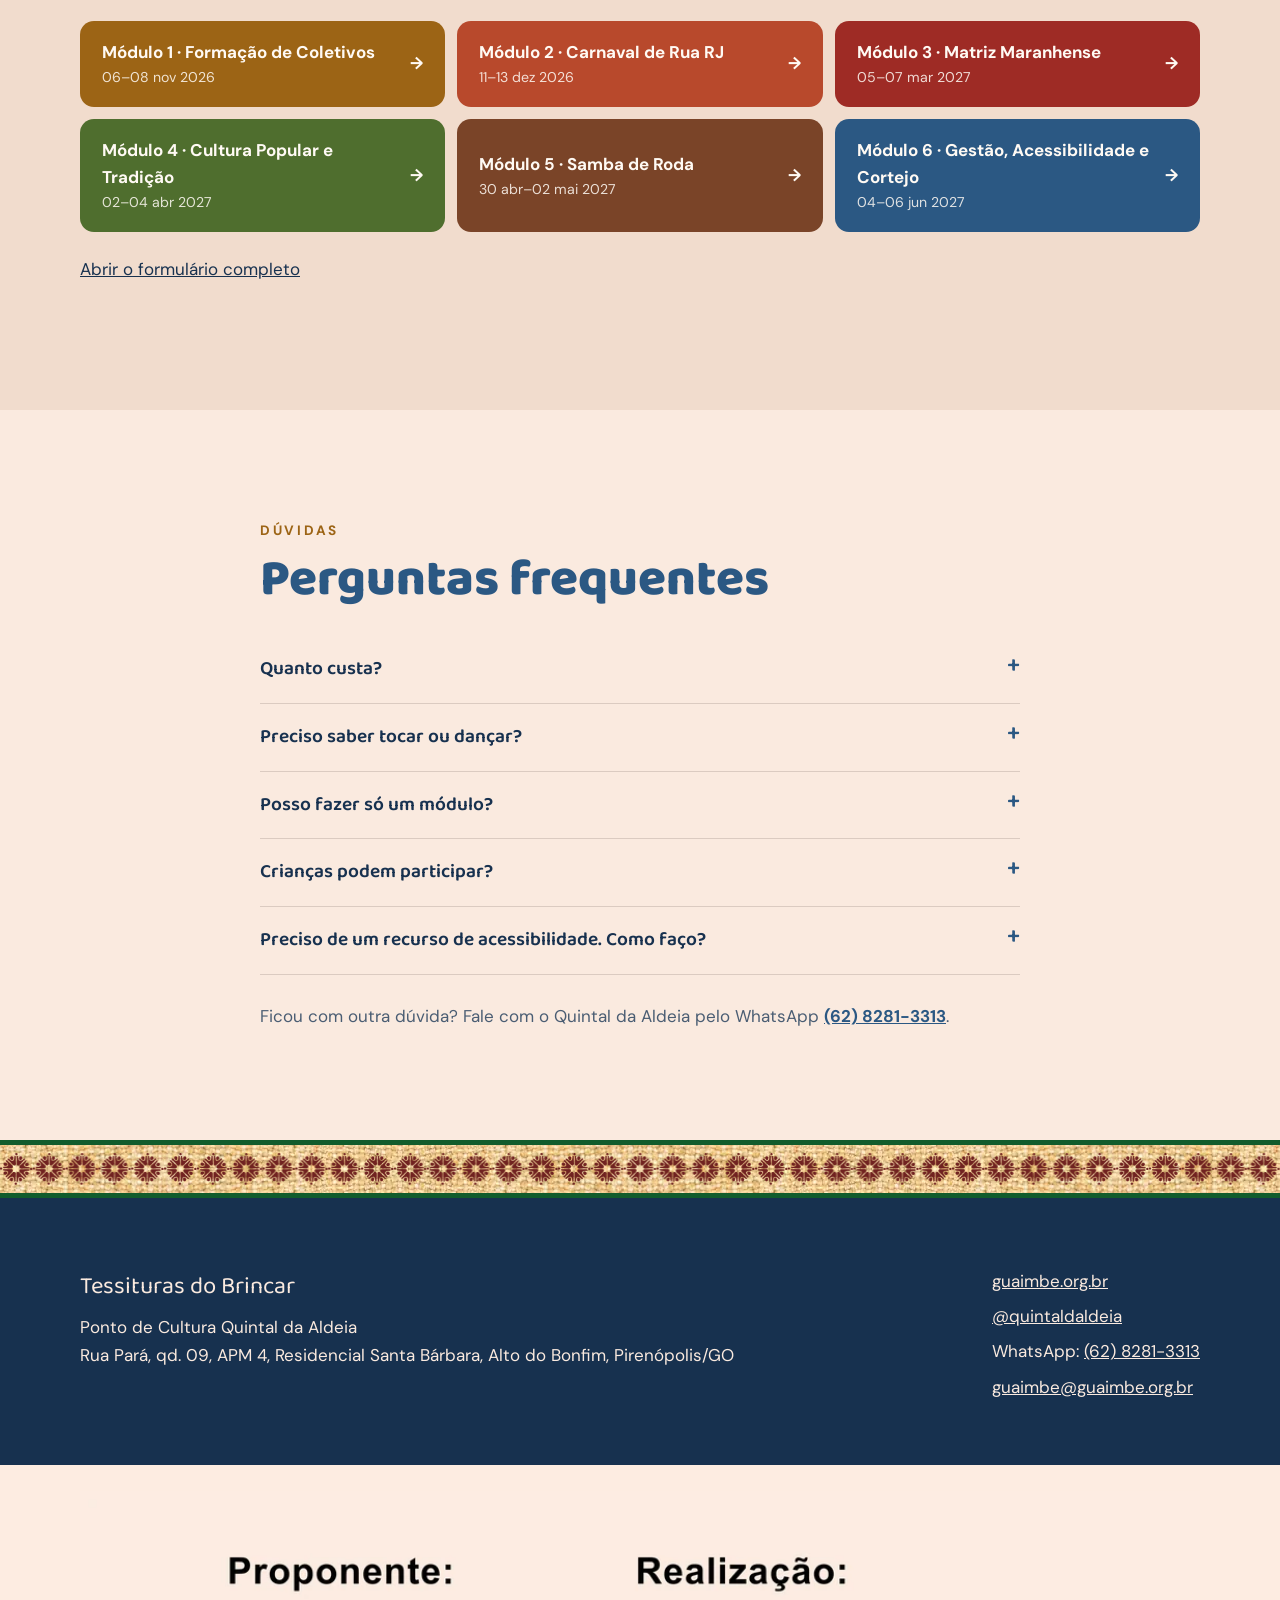
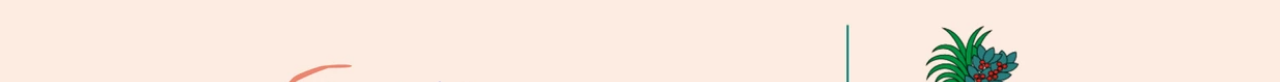
==== commit deb5af92: "Textos: 'instrumentos' passa a 'instrumentos musicais' Co-Authored-By: Claude Opus 5.5 <noreply@anth" ====
--- a/index.html
+++ b/index.html
@@ -13,7 +13,7 @@
   <link rel="preconnect" href="https://fonts.googleapis.com" />
   <link rel="preconnect" href="https://fonts.gstatic.com" crossorigin />
   <link href="https://fonts.googleapis.com/css2?family=Baloo+2:wght@500;700;800&family=Amatic+SC:wght@700&family=DM+Sans:wght@400;500;700&display=swap" rel="stylesheet" />
-  <link rel="stylesheet" href="css/style.css?v=13" />
+  <link rel="stylesheet" href="css/style.css?v=14" />
 </head>
 <body>
   <a class="pular" href="#conteudo">Pular para o conteúdo</a>
@@ -102,8 +102,8 @@
             <p>Espaço acessível, com rampas e banheiros adaptados. Intérprete de Libras, tecnologias assistivas e kits de autorregulação sob demanda, informados na inscrição.</p>
           </article>
           <article class="card">
-            <h3>Não precisa ter instrumento</h3>
-            <p>O projeto oferece os instrumentos de cada ritmo. Tem lanche com café nos turnos. Crianças participam excepcionalmente, acompanhadas de adulto.</p>
+            <h3>Não precisa ter instrumento musical</h3>
+            <p>O projeto oferece os instrumentos musicais de cada ritmo. Tem lanche com café nos turnos. Crianças participam excepcionalmente, acompanhadas de adulto.</p>
           </article>
         </div>
       </div>
@@ -153,7 +153,7 @@
         </details>
         <details class="pergunta">
           <summary>Preciso saber tocar ou dançar?</summary>
-          <p>Não. O curso é para pessoas com alguma atuação no campo das culturas populares, mas não exige técnica prévia, e o projeto oferece os instrumentos.</p>
+          <p>Não. O curso é para pessoas com alguma atuação no campo das culturas populares, mas não exige técnica prévia, e o projeto oferece os instrumentos musicais.</p>
         </details>
         <details class="pergunta">
           <summary>Posso fazer só um módulo?</summary>
@@ -200,7 +200,7 @@
     <svg viewBox="0 0 32 32" width="28" height="28" aria-hidden="true"><path fill="currentColor" d="M16 3C8.8 3 3 8.7 3 15.8c0 2.5.7 4.9 2 7L3 29l6.4-2c2 1.1 4.3 1.7 6.6 1.7 7.2 0 13-5.7 13-12.8S23.2 3 16 3zm0 23.4c-2.1 0-4.1-.6-5.9-1.7l-.4-.3-3.8 1.2 1.2-3.7-.3-.4c-1.2-1.8-1.8-3.8-1.8-6 0-5.9 4.9-10.7 10.9-10.7s10.9 4.8 10.9 10.7S22 26.4 16 26.4zm6-8c-.3-.2-1.9-.9-2.2-1-.3-.1-.5-.2-.7.2-.2.3-.8 1-1 1.2-.2.2-.4.2-.7.1-.3-.2-1.4-.5-2.6-1.6-1-.9-1.6-1.9-1.8-2.2-.2-.3 0-.5.1-.7l.5-.6c.2-.2.2-.3.3-.6.1-.2 0-.4 0-.6l-1-2.4c-.3-.6-.5-.5-.7-.5h-.6c-.2 0-.6.1-.9.4-.3.3-1.2 1.1-1.2 2.7s1.2 3.2 1.4 3.4c.2.2 2.4 3.6 5.7 5 .8.3 1.4.5 1.9.7.8.3 1.5.2 2.1.1.6-.1 1.9-.8 2.2-1.5.3-.7.3-1.4.2-1.5-.1-.2-.3-.3-.6-.4z"/></svg>
   </a>
 
-  <script src="js/data.js?v=13"></script>
-  <script src="js/main.js?v=13"></script>
+  <script src="js/data.js?v=14"></script>
+  <script src="js/main.js?v=14"></script>
 </body>
 </html>
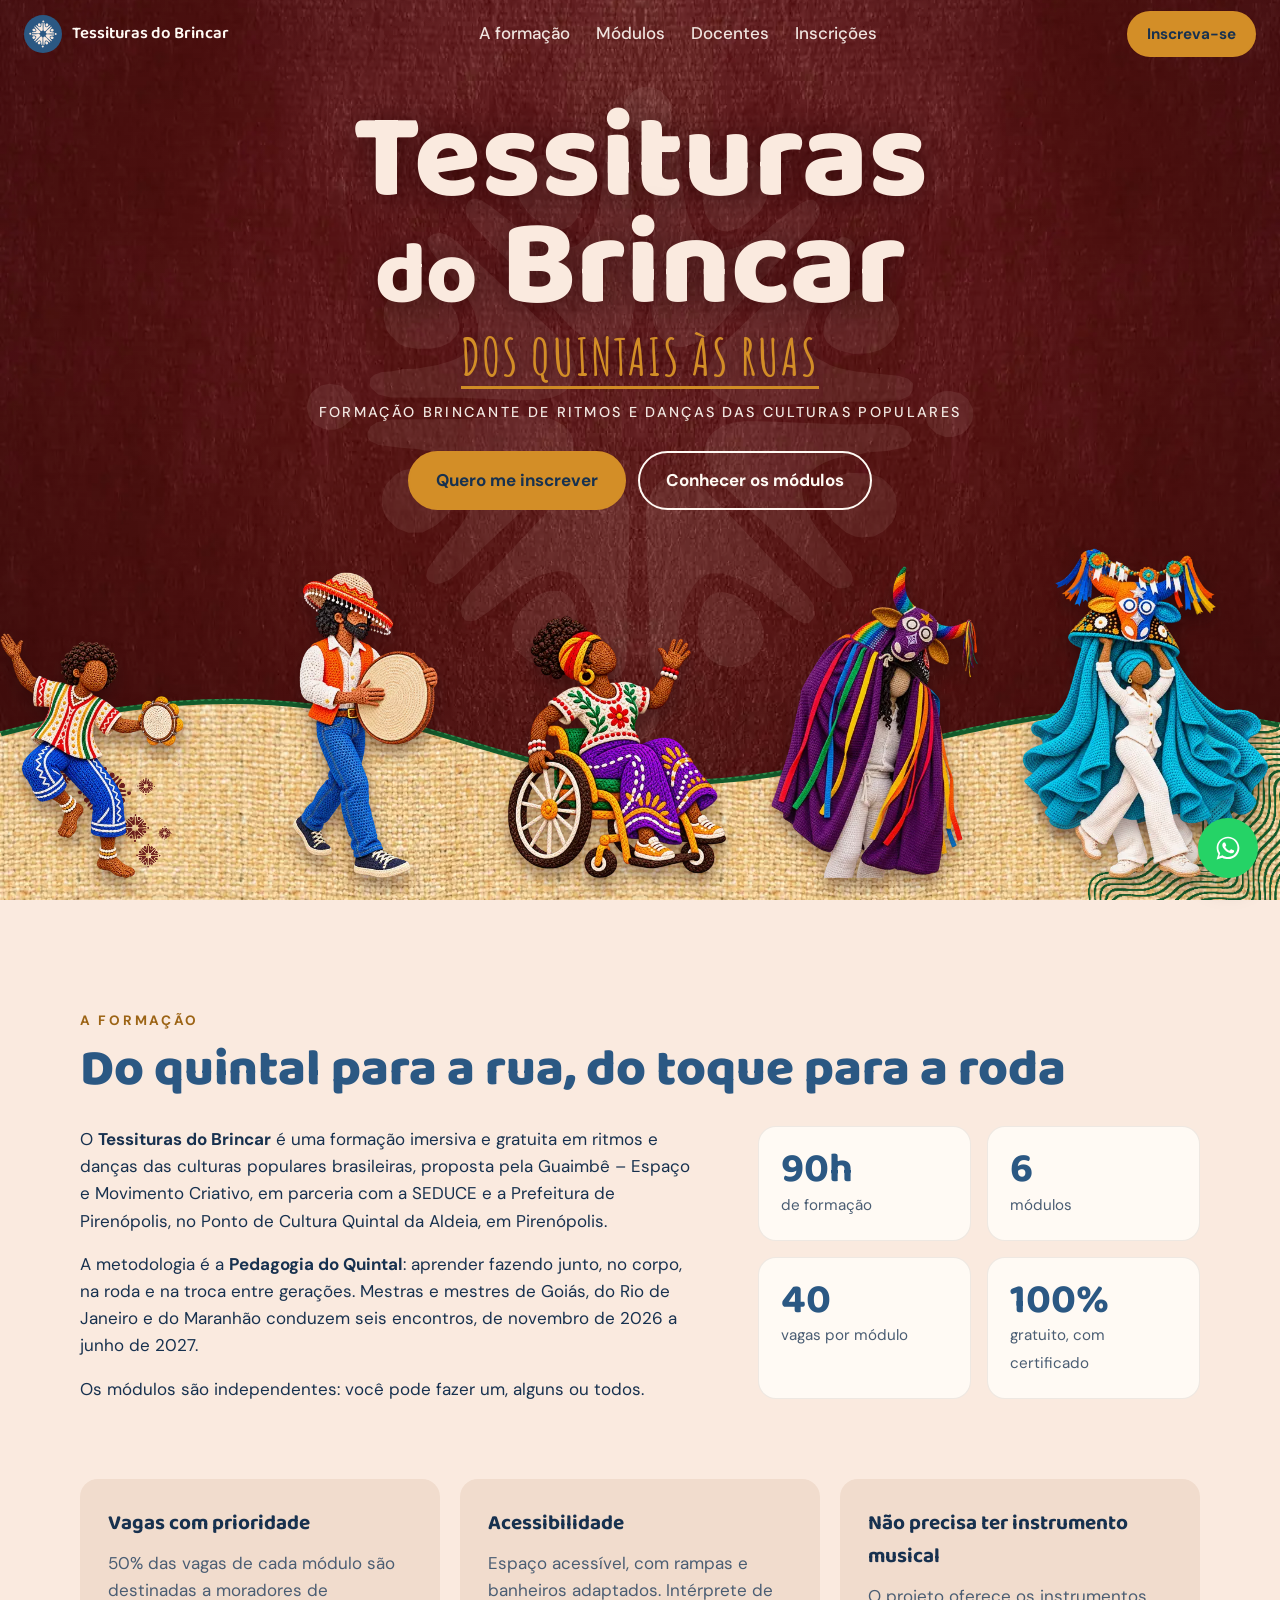
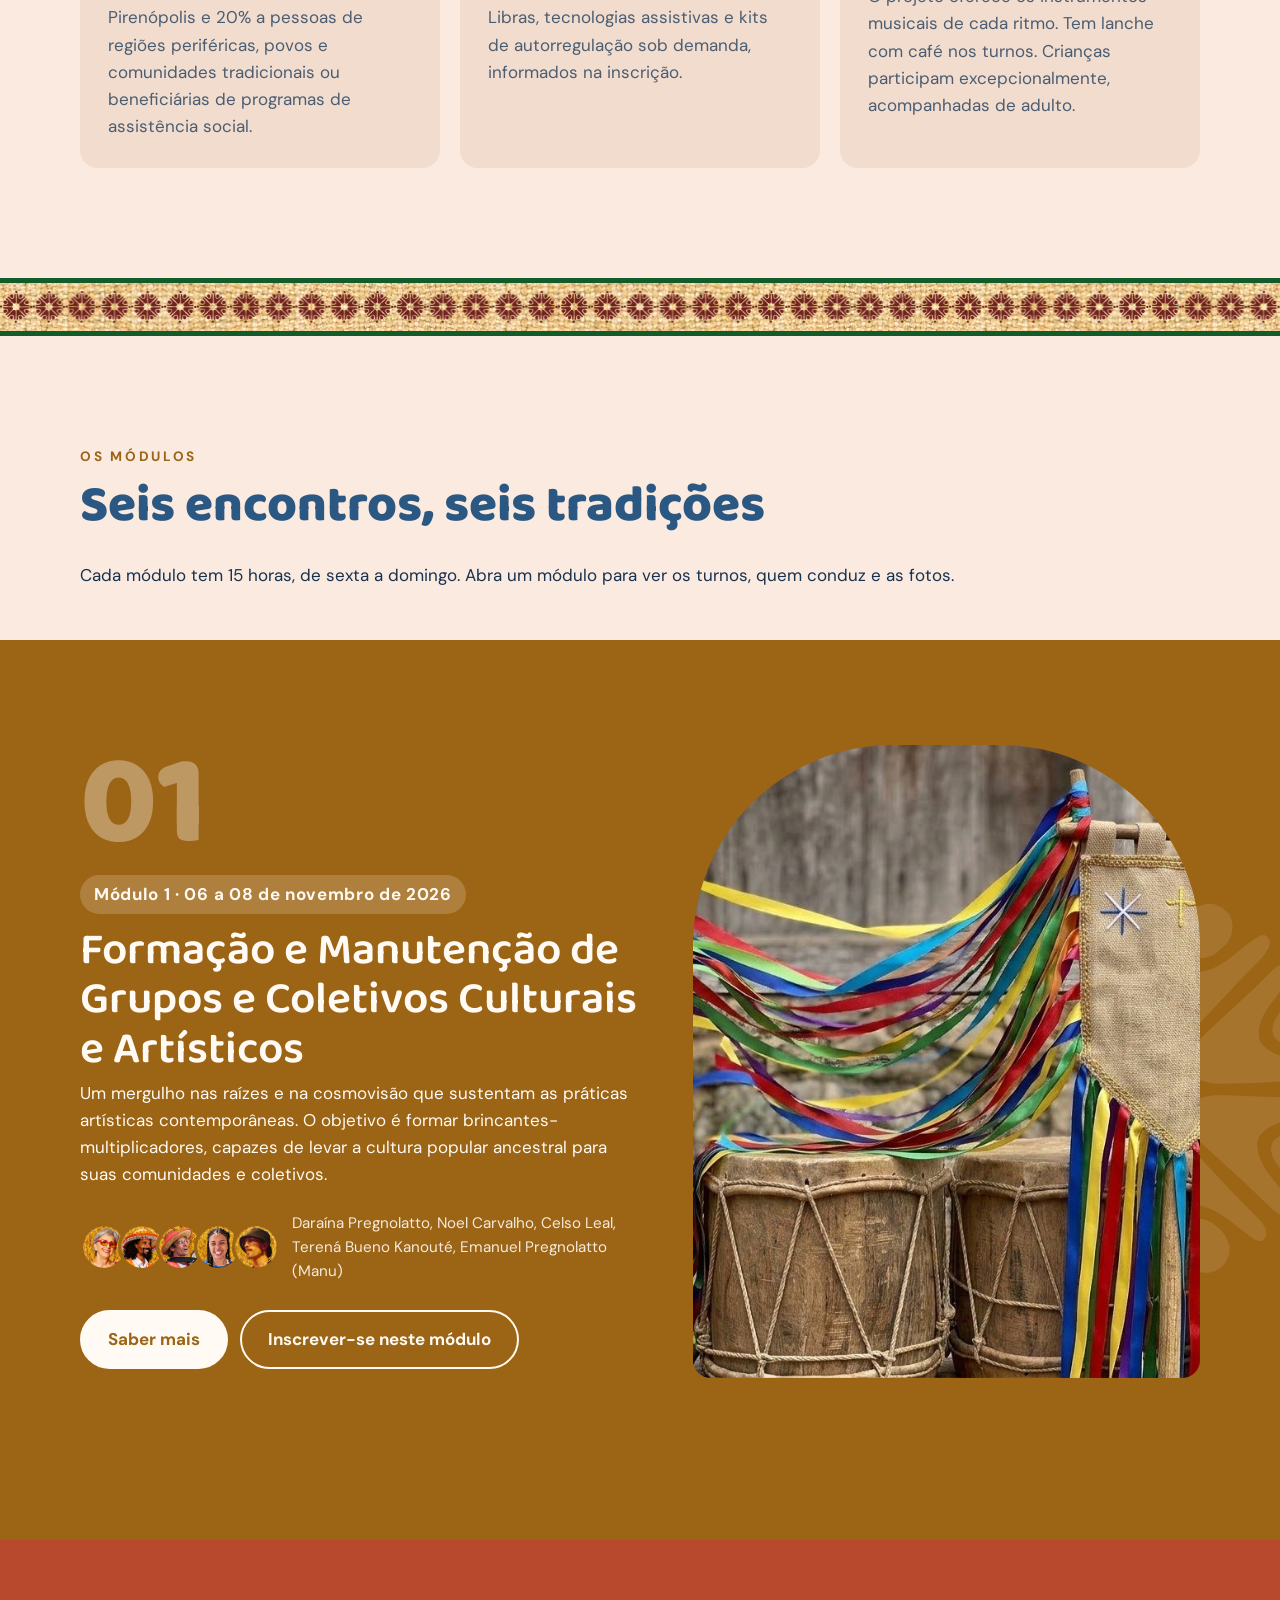
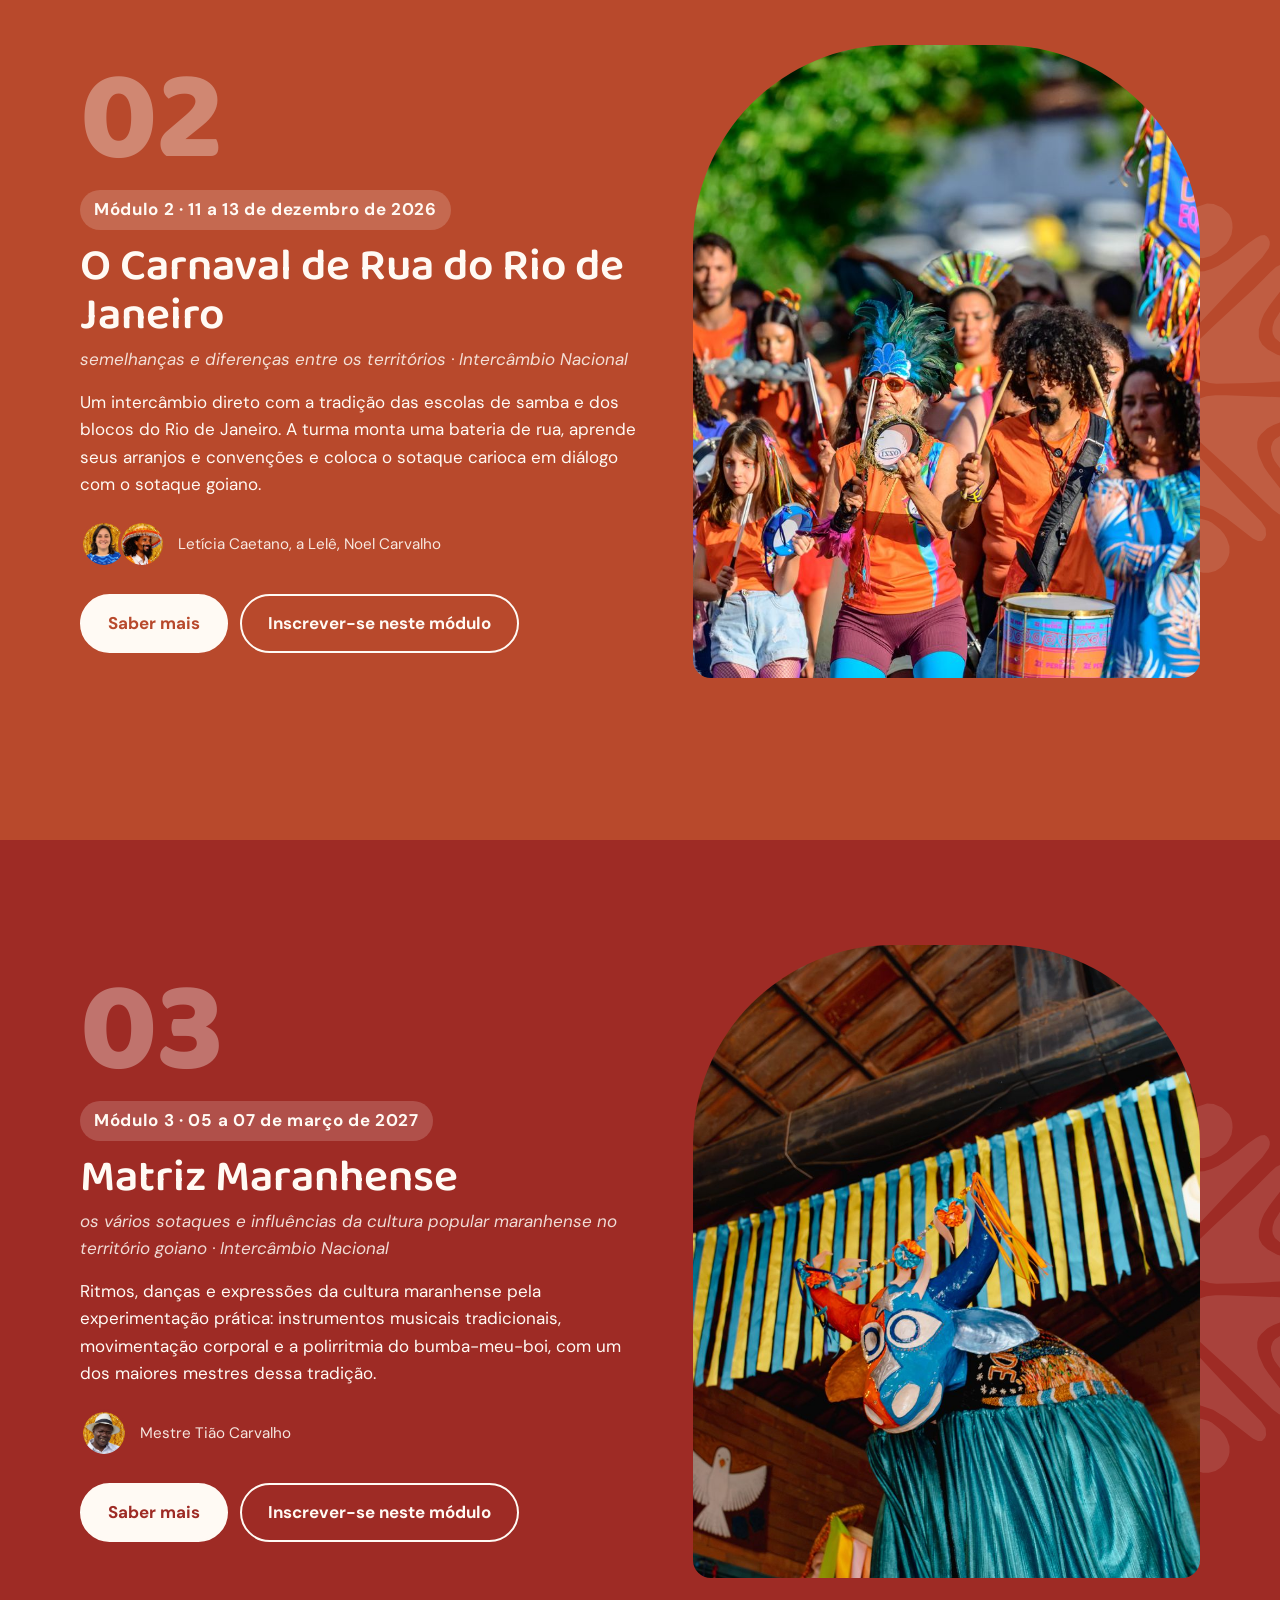
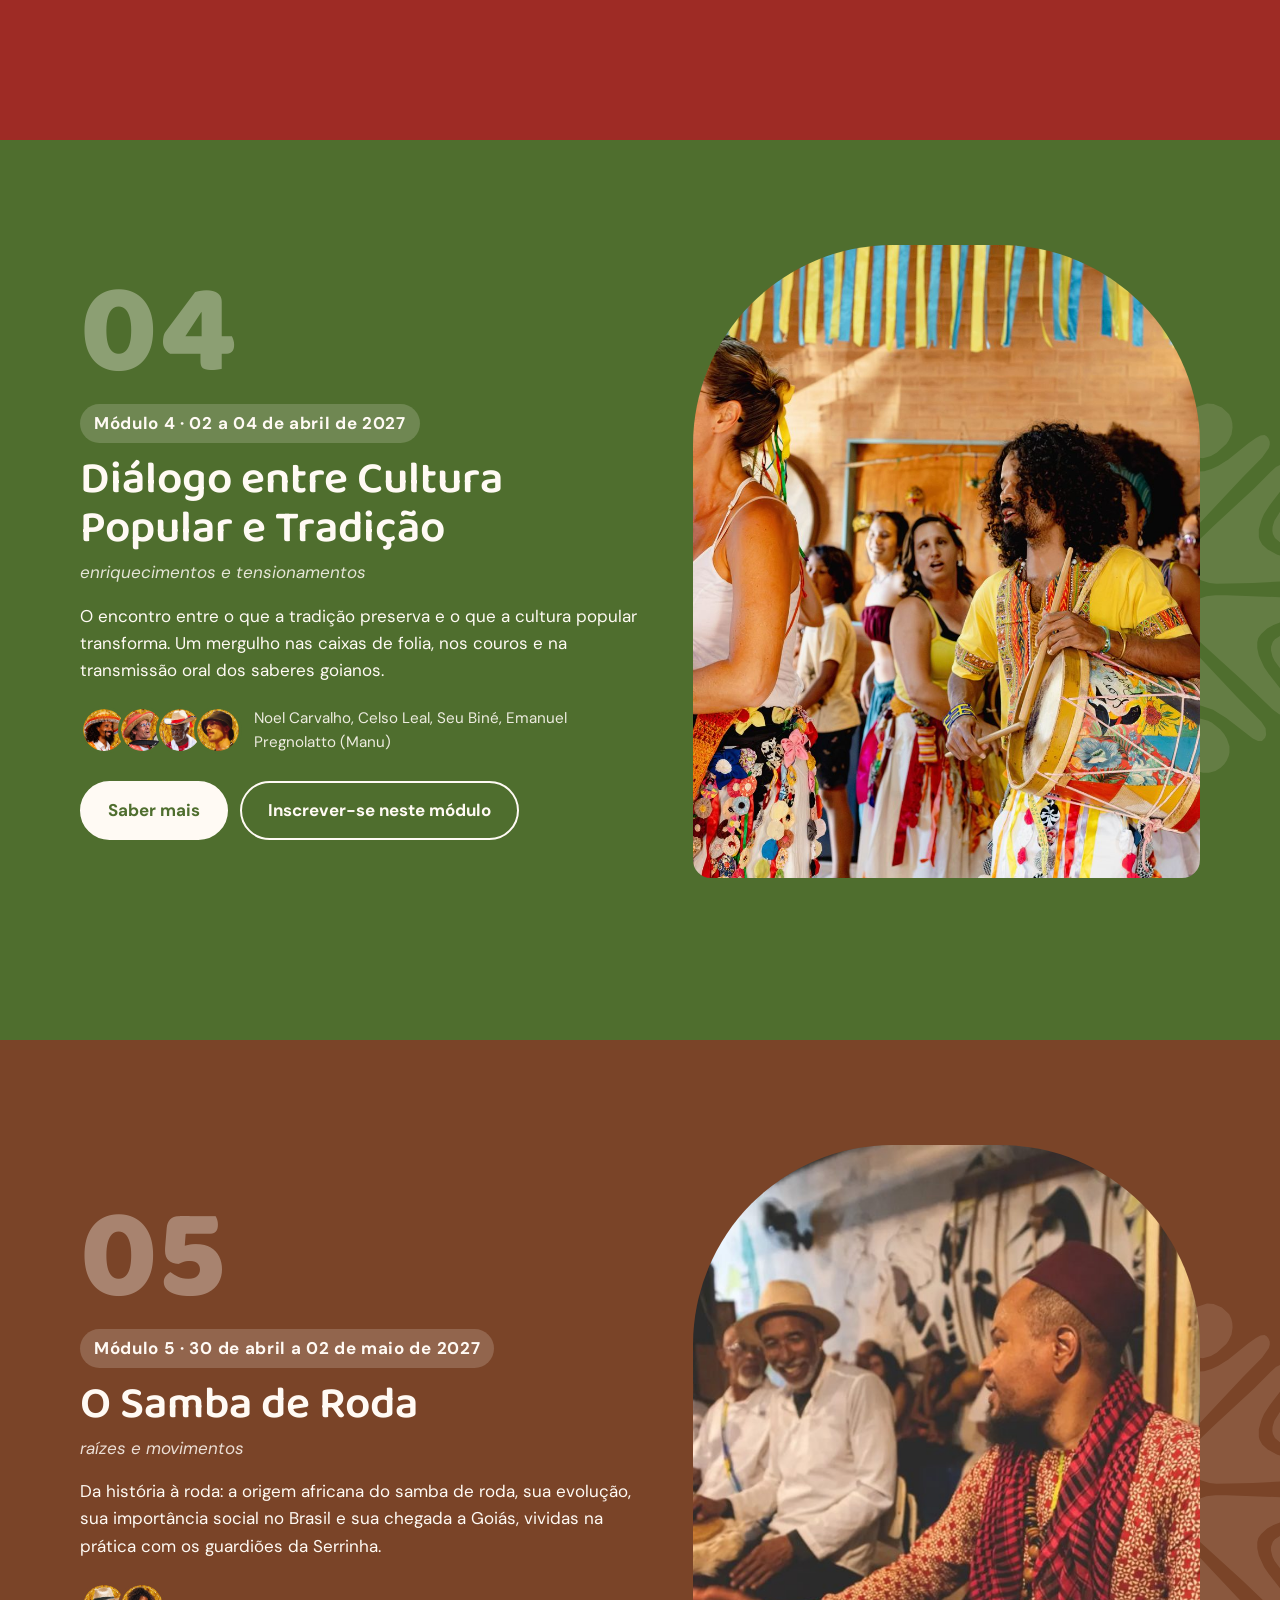
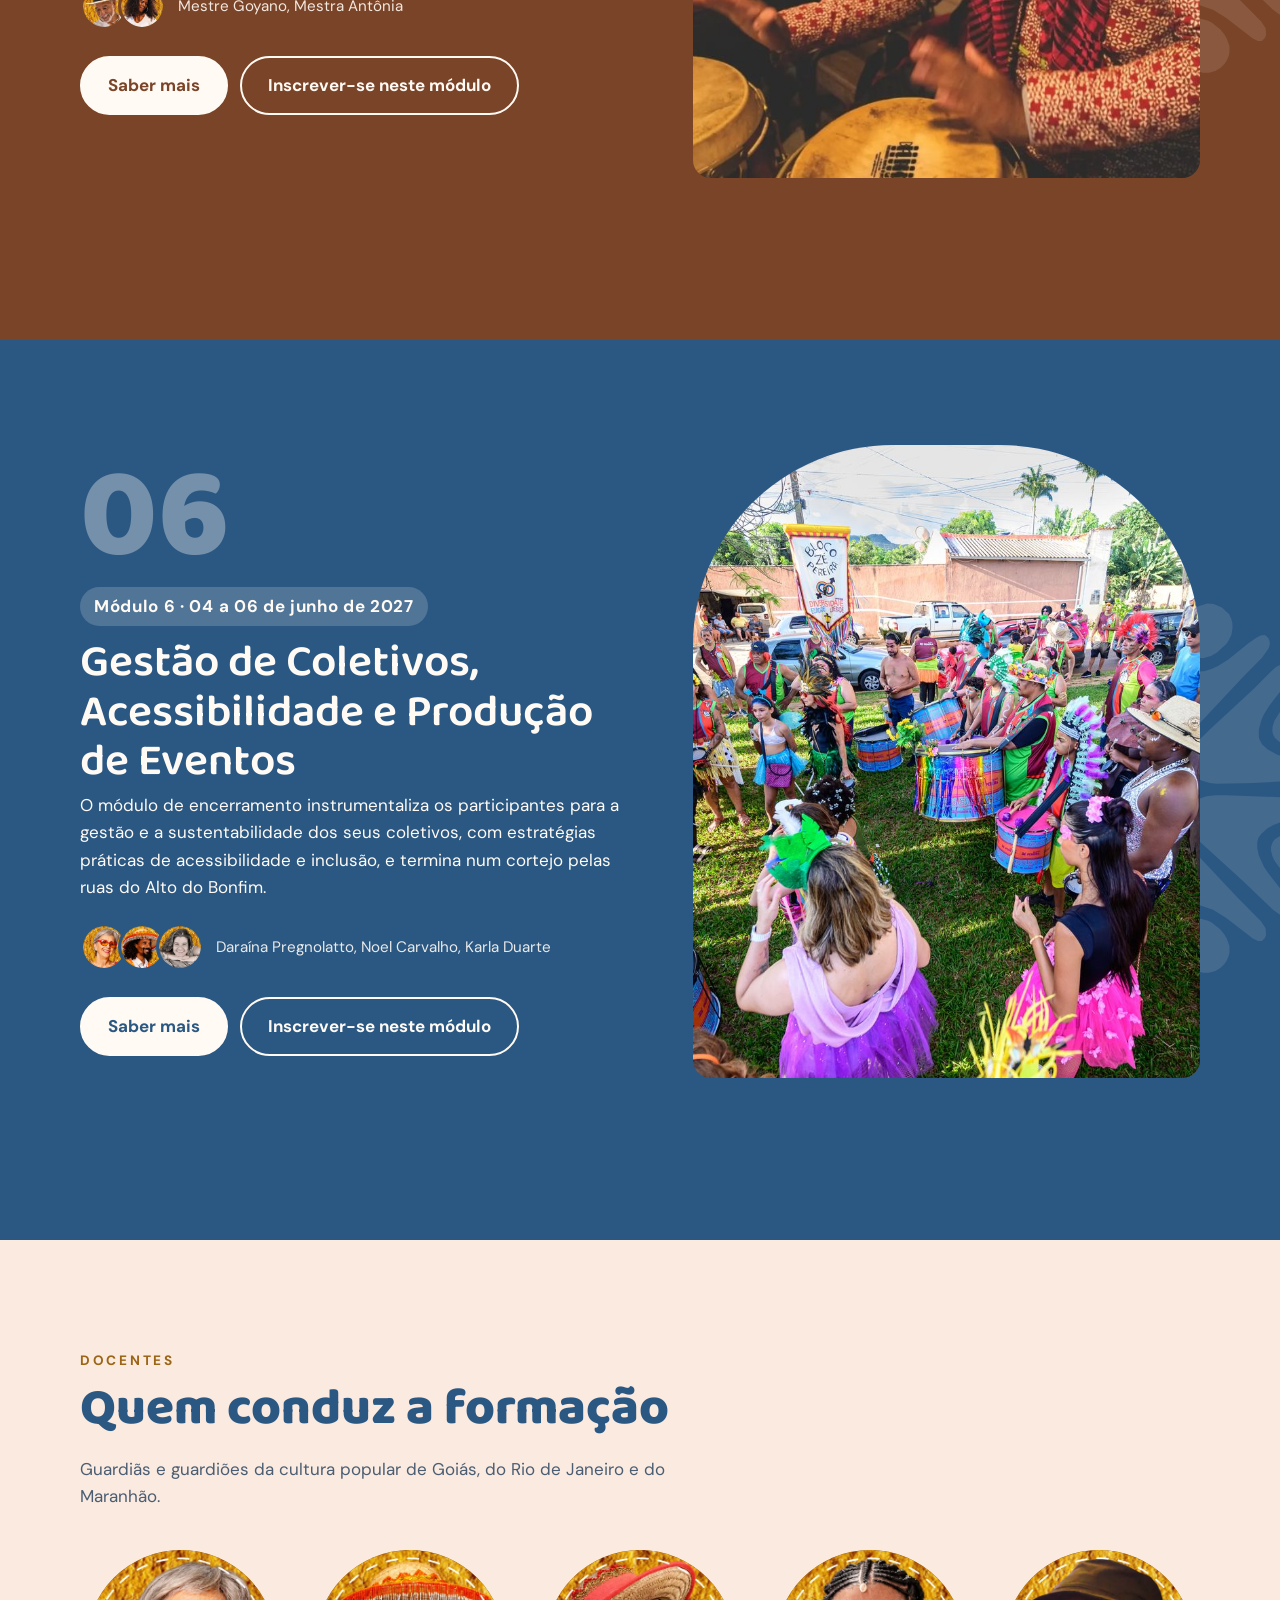
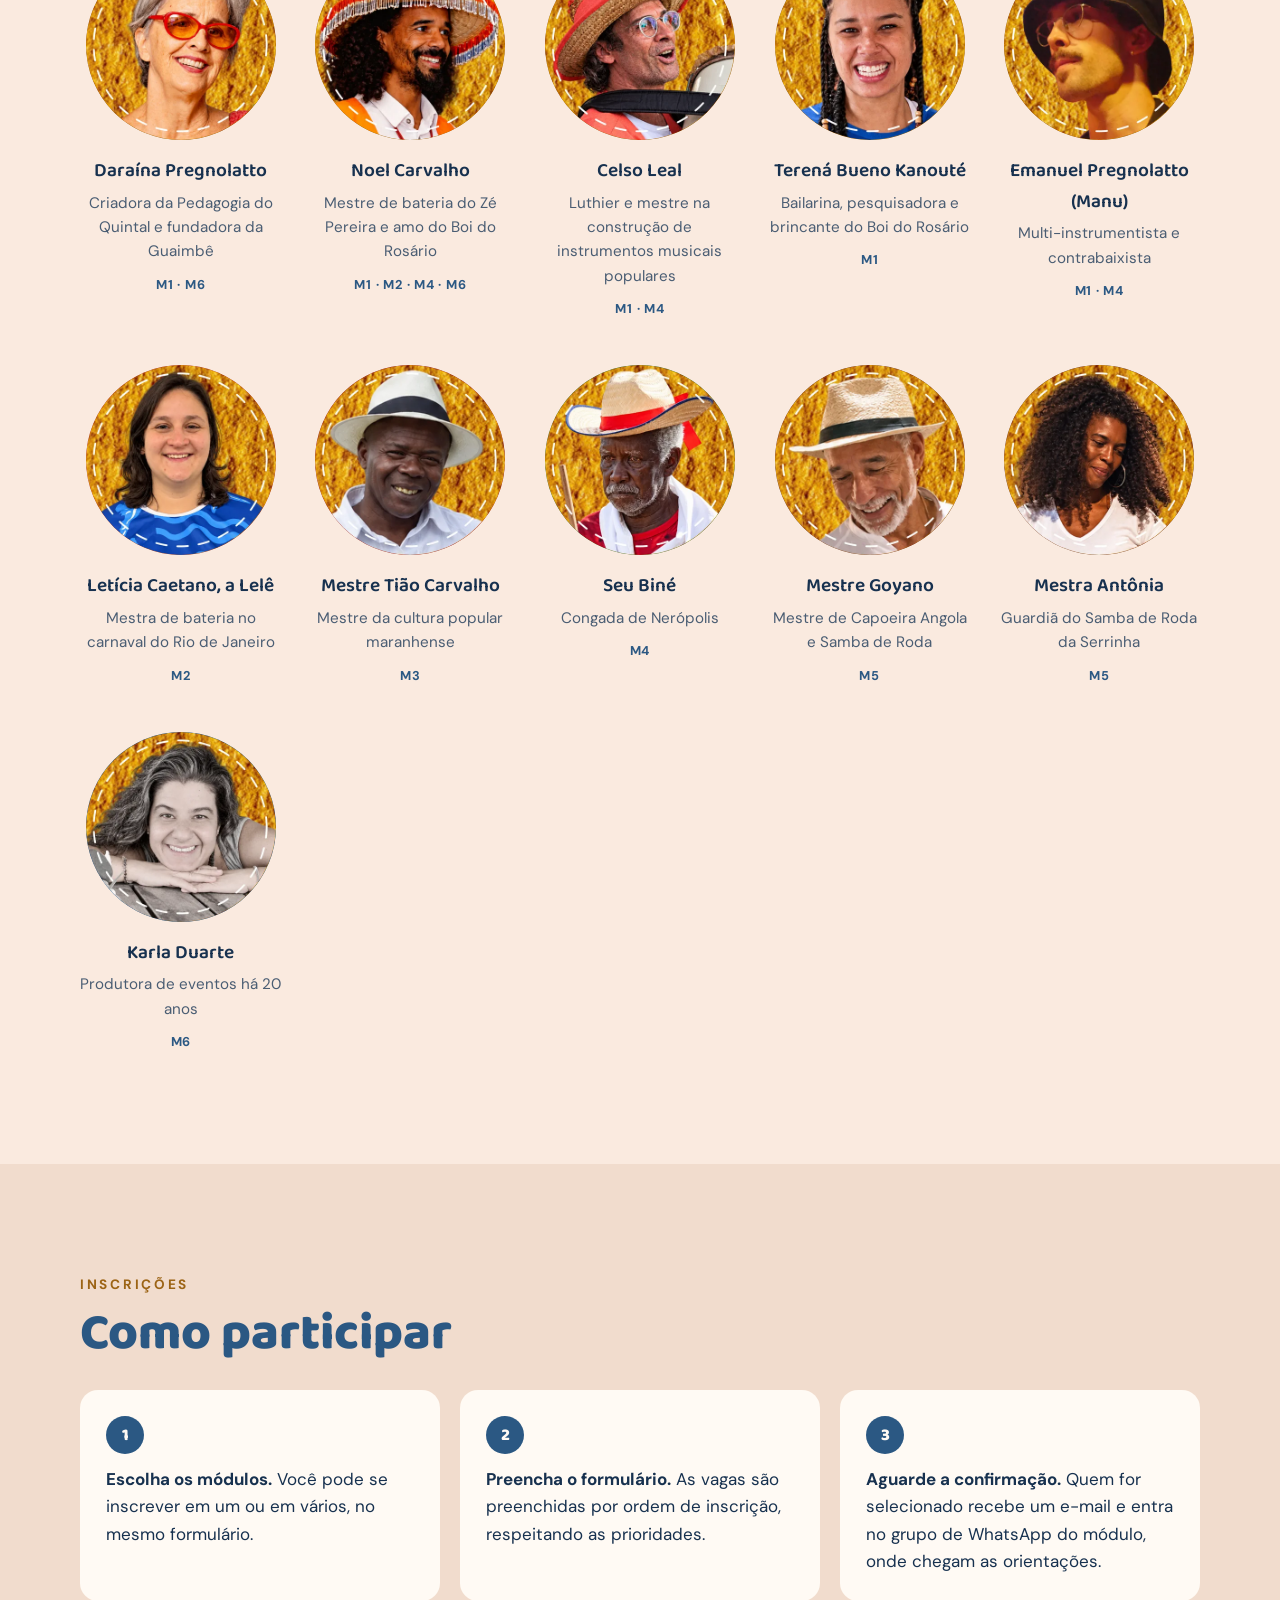
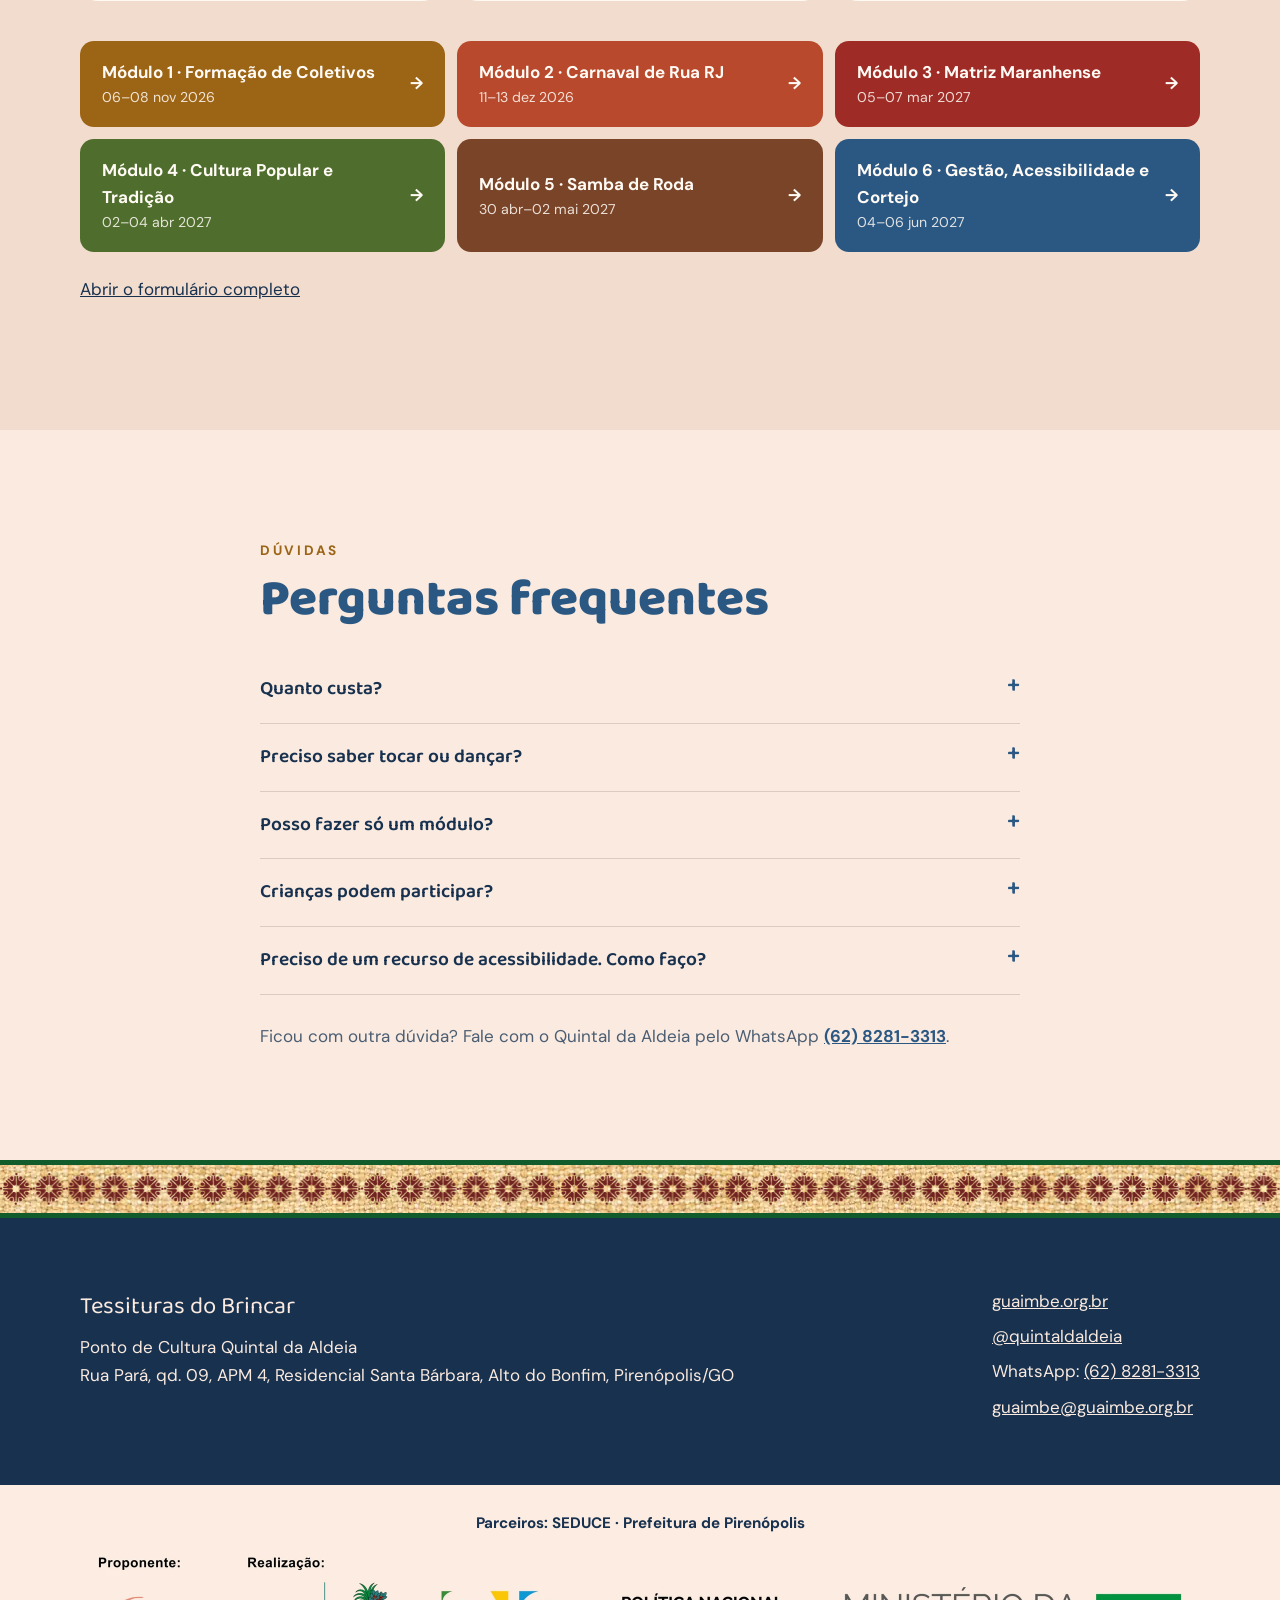
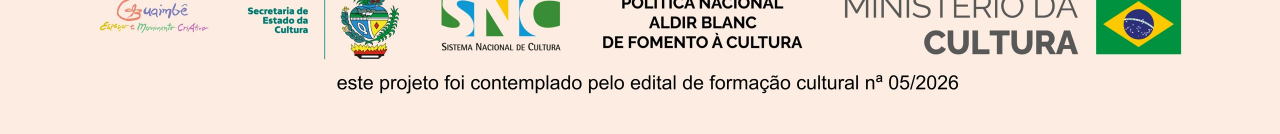
==== commit bc0f4bee: "Créditos: Guaimbê como proponente e parceiros SEDUCE e Prefeitura Co-Authored-By: Claude Opus 5.5 <n" ====
--- a/index.html
+++ b/index.html
@@ -13,7 +13,7 @@
   <link rel="preconnect" href="https://fonts.googleapis.com" />
   <link rel="preconnect" href="https://fonts.gstatic.com" crossorigin />
   <link href="https://fonts.googleapis.com/css2?family=Baloo+2:wght@500;700;800&family=Amatic+SC:wght@700&family=DM+Sans:wght@400;500;700&display=swap" rel="stylesheet" />
-  <link rel="stylesheet" href="css/style.css?v=14" />
+  <link rel="stylesheet" href="css/style.css?v=15" />
 </head>
 <body>
   <a class="pular" href="#conteudo">Pular para o conteúdo</a>
@@ -80,7 +80,7 @@
         <h2 class="secao__titulo">Do quintal para a rua, do toque para a roda</h2>
         <div class="formacao__grade">
           <div class="formacao__texto">
-            <p>O <strong>Tessituras do Brincar</strong> é uma formação imersiva e gratuita em ritmos e danças das culturas populares brasileiras, realizada pela Guaimbê – Espaço e Movimento Criativo no Ponto de Cultura Quintal da Aldeia, em Pirenópolis.</p>
+            <p>O <strong>Tessituras do Brincar</strong> é uma formação imersiva e gratuita em ritmos e danças das culturas populares brasileiras, proposta pela Guaimbê – Espaço e Movimento Criativo, em parceria com a SEDUCE e a Prefeitura de Pirenópolis, no Ponto de Cultura Quintal da Aldeia, em Pirenópolis.</p>
             <p>A metodologia é a <strong>Pedagogia do Quintal</strong>: aprender fazendo junto, no corpo, na roda e na troca entre gerações. Mestras e mestres de Goiás, do Rio de Janeiro e do Maranhão conduzem seis encontros, de novembro de 2026 a junho de 2027.</p>
             <p>Os módulos são independentes: você pode fazer um, alguns ou todos.</p>
           </div>
@@ -189,9 +189,10 @@
     <!-- Assinatura oficial (régua de logos) enviada pelo designer em 28/09/2026.
          No celular entra a versão empilhada, montada com as mesmas peças (autorizado pelo Moarí). -->
     <div class="rodape__regua">
+      <p class="rodape__parceiros">Parceiros: SEDUCE · Prefeitura de Pirenópolis</p>
       <picture>
         <source media="(max-width: 700px)" srcset="assets/logos/regua-celular.webp" width="1080" height="1152" />
-        <img src="assets/logos/regua.webp" width="2240" height="330" loading="lazy" alt="Proponente: Guaimbê – Espaço e Movimento Criativo. Realização: Secretaria de Estado da Cultura de Goiás, Sistema Nacional de Cultura, Política Nacional Aldir Blanc de Fomento à Cultura e Ministério da Cultura. Este projeto foi contemplado pelo Edital de Formação Cultural nº 05/2026." />
+        <img src="assets/logos/regua.webp" width="2240" height="330" loading="lazy" alt="Proponente: Guaimbê – Espaço e Movimento Criativo. Realização: Secretaria de Estado da Cultura de Goiás, Governo de Goiás, Sistema Nacional de Cultura, Política Nacional Aldir Blanc de Fomento à Cultura e Ministério da Cultura. Este projeto foi contemplado pelo Edital de Formação Cultural nº 05/2026." />
       </picture>
     </div>
   </footer>
@@ -200,7 +201,7 @@
     <svg viewBox="0 0 32 32" width="28" height="28" aria-hidden="true"><path fill="currentColor" d="M16 3C8.8 3 3 8.7 3 15.8c0 2.5.7 4.9 2 7L3 29l6.4-2c2 1.1 4.3 1.7 6.6 1.7 7.2 0 13-5.7 13-12.8S23.2 3 16 3zm0 23.4c-2.1 0-4.1-.6-5.9-1.7l-.4-.3-3.8 1.2 1.2-3.7-.3-.4c-1.2-1.8-1.8-3.8-1.8-6 0-5.9 4.9-10.7 10.9-10.7s10.9 4.8 10.9 10.7S22 26.4 16 26.4zm6-8c-.3-.2-1.9-.9-2.2-1-.3-.1-.5-.2-.7.2-.2.3-.8 1-1 1.2-.2.2-.4.2-.7.1-.3-.2-1.4-.5-2.6-1.6-1-.9-1.6-1.9-1.8-2.2-.2-.3 0-.5.1-.7l.5-.6c.2-.2.2-.3.3-.6.1-.2 0-.4 0-.6l-1-2.4c-.3-.6-.5-.5-.7-.5h-.6c-.2 0-.6.1-.9.4-.3.3-1.2 1.1-1.2 2.7s1.2 3.2 1.4 3.4c.2.2 2.4 3.6 5.7 5 .8.3 1.4.5 1.9.7.8.3 1.5.2 2.1.1.6-.1 1.9-.8 2.2-1.5.3-.7.3-1.4.2-1.5-.1-.2-.3-.3-.6-.4z"/></svg>
   </a>
 
-  <script src="js/data.js?v=14"></script>
-  <script src="js/main.js?v=14"></script>
+  <script src="js/data.js?v=15"></script>
+  <script src="js/main.js?v=15"></script>
 </body>
 </html>
--- a/css/style.css
+++ b/css/style.css
@@ -1037,6 +1037,14 @@
   background: #fdece1;
 }
 
+.rodape__parceiros {
+  margin: 0 auto 14px;
+  text-align: center;
+  font-size: 0.95rem;
+  font-weight: 700;
+  color: var(--tinta);
+}
+
 .rodape__regua img {
   display: block;
   width: min(100%, var(--largura));
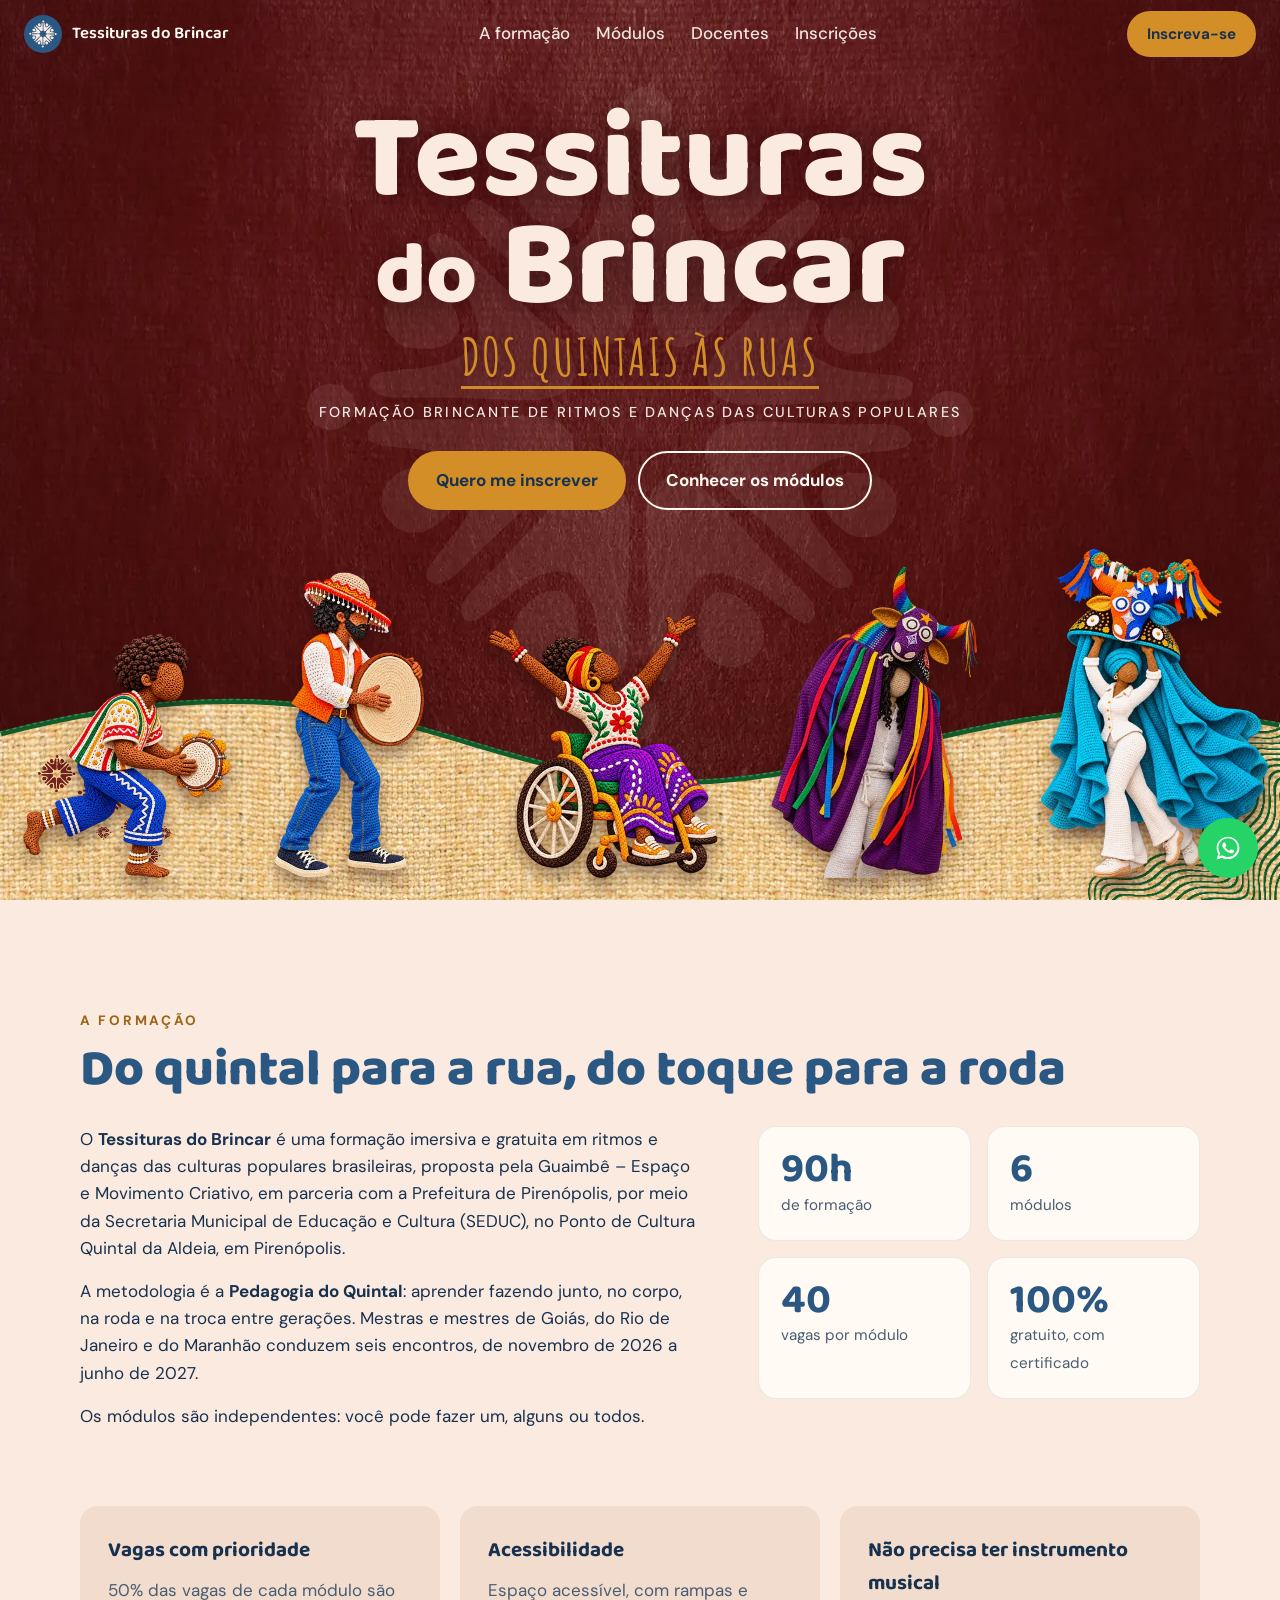
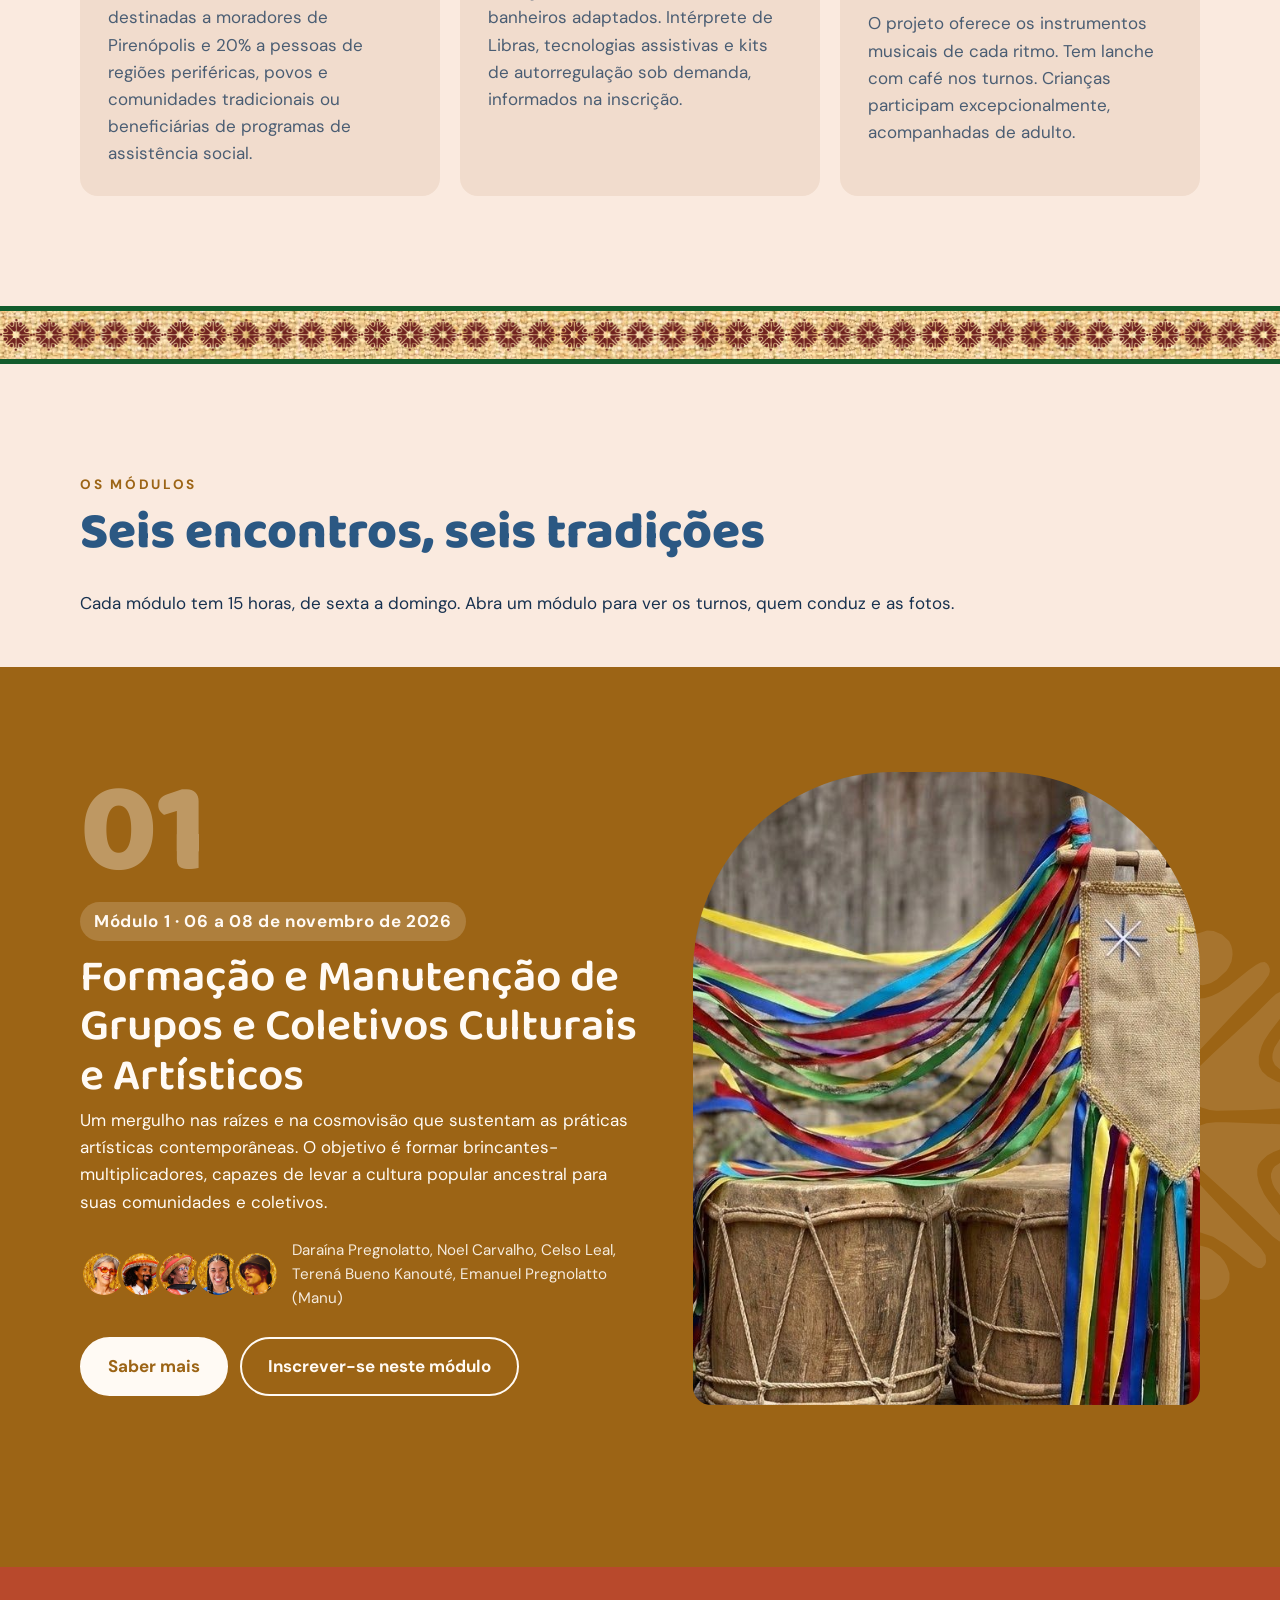
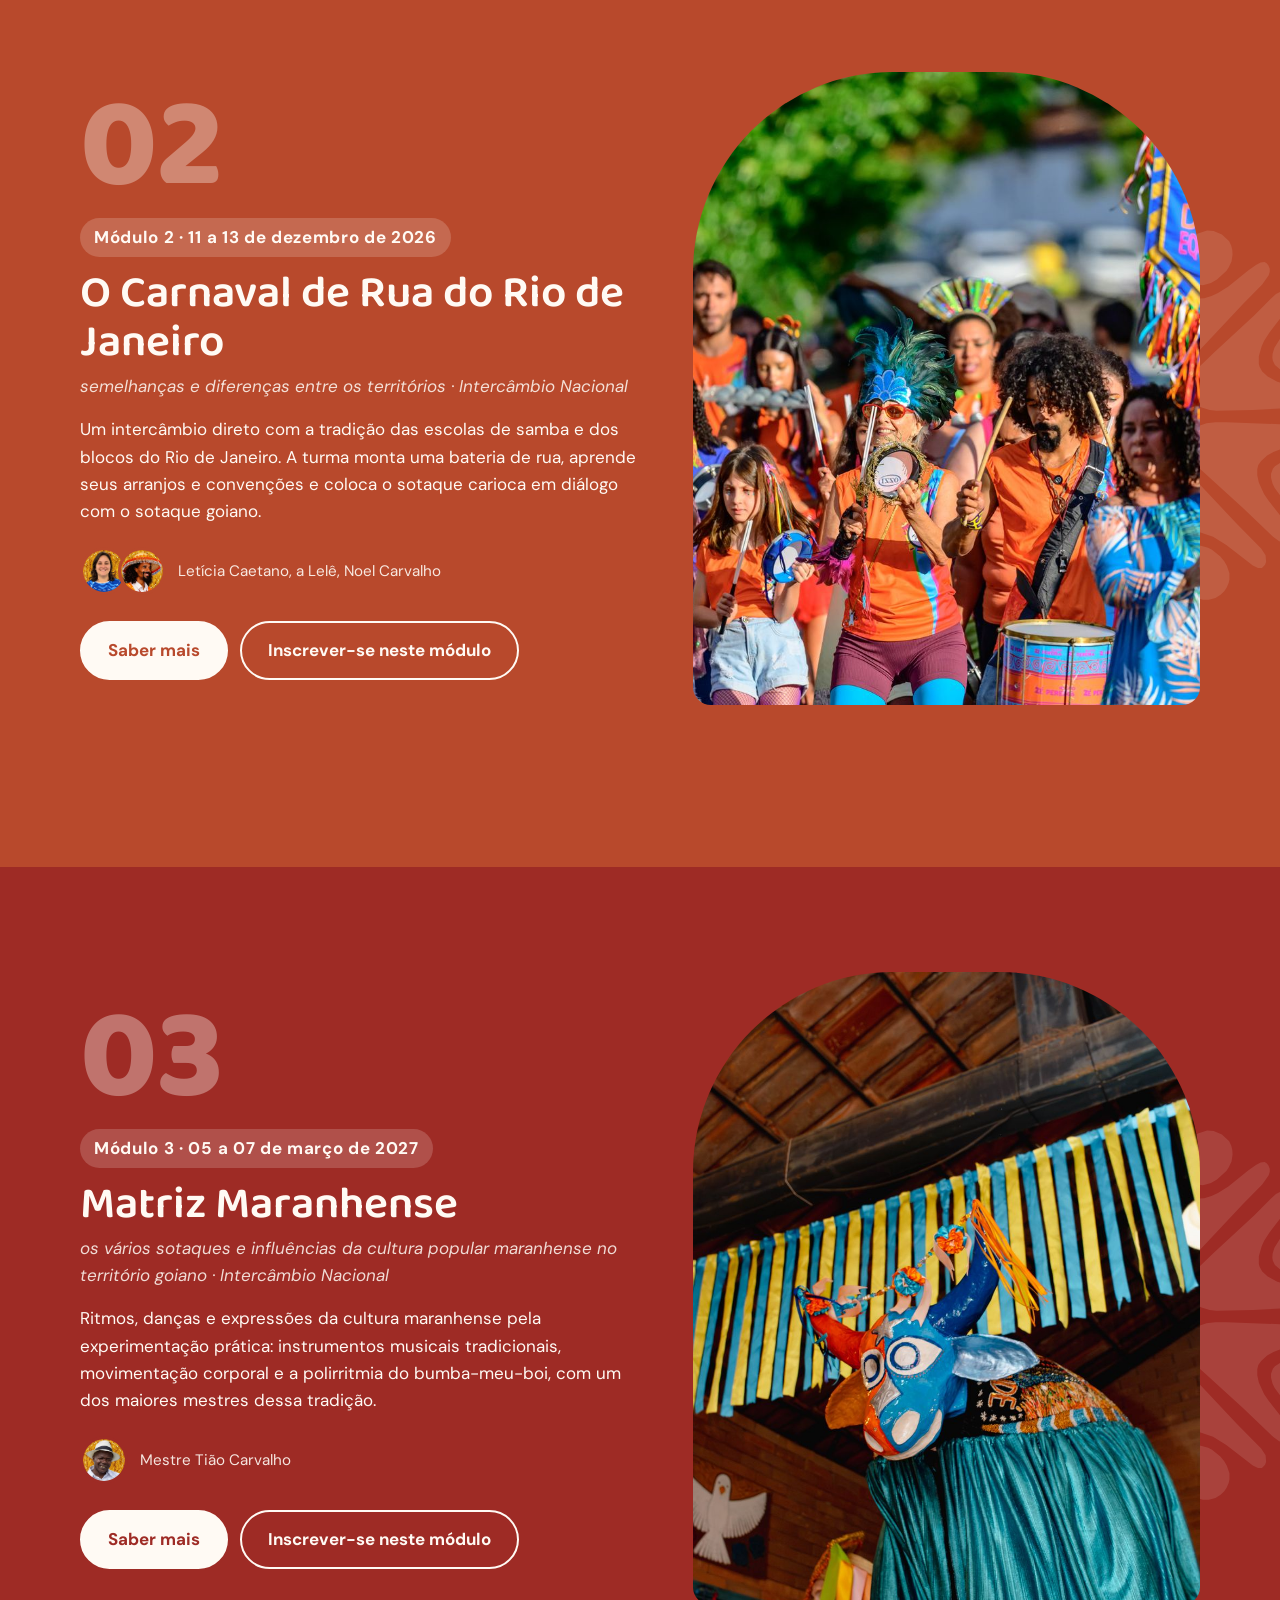
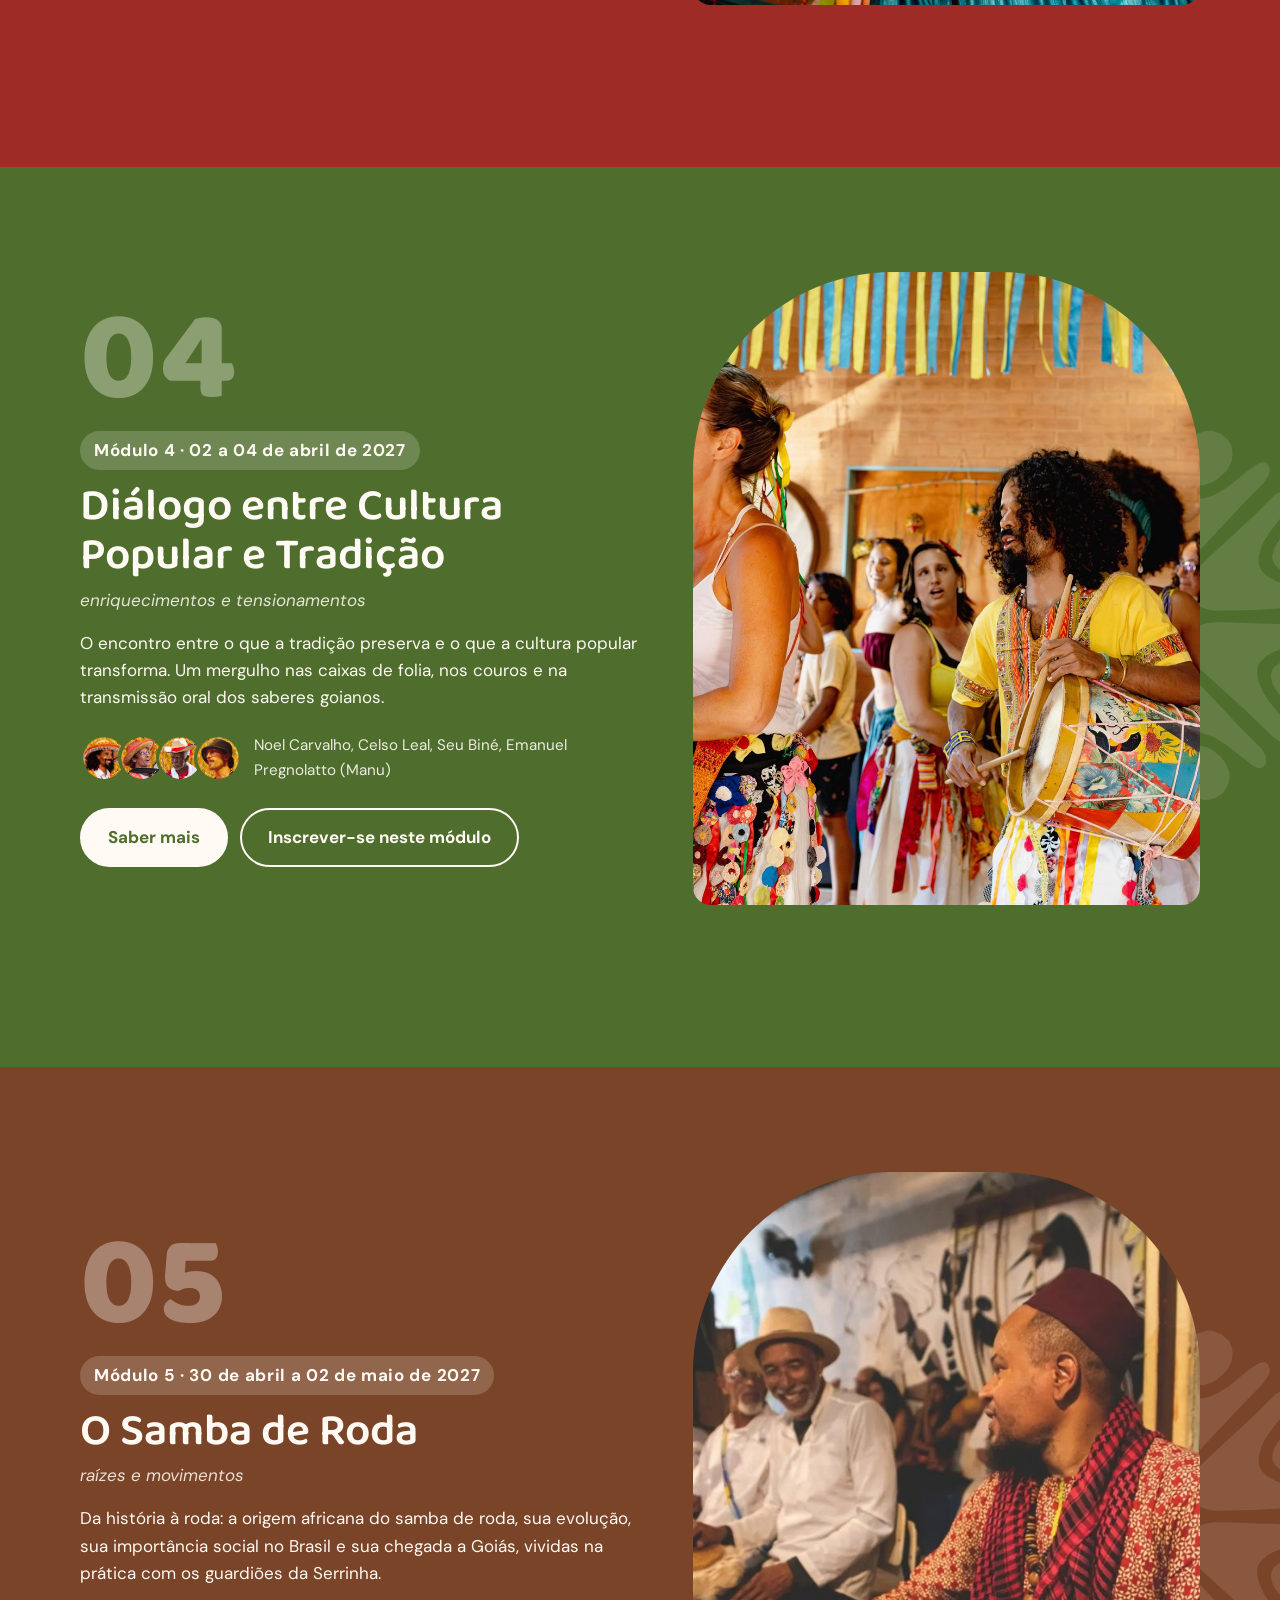
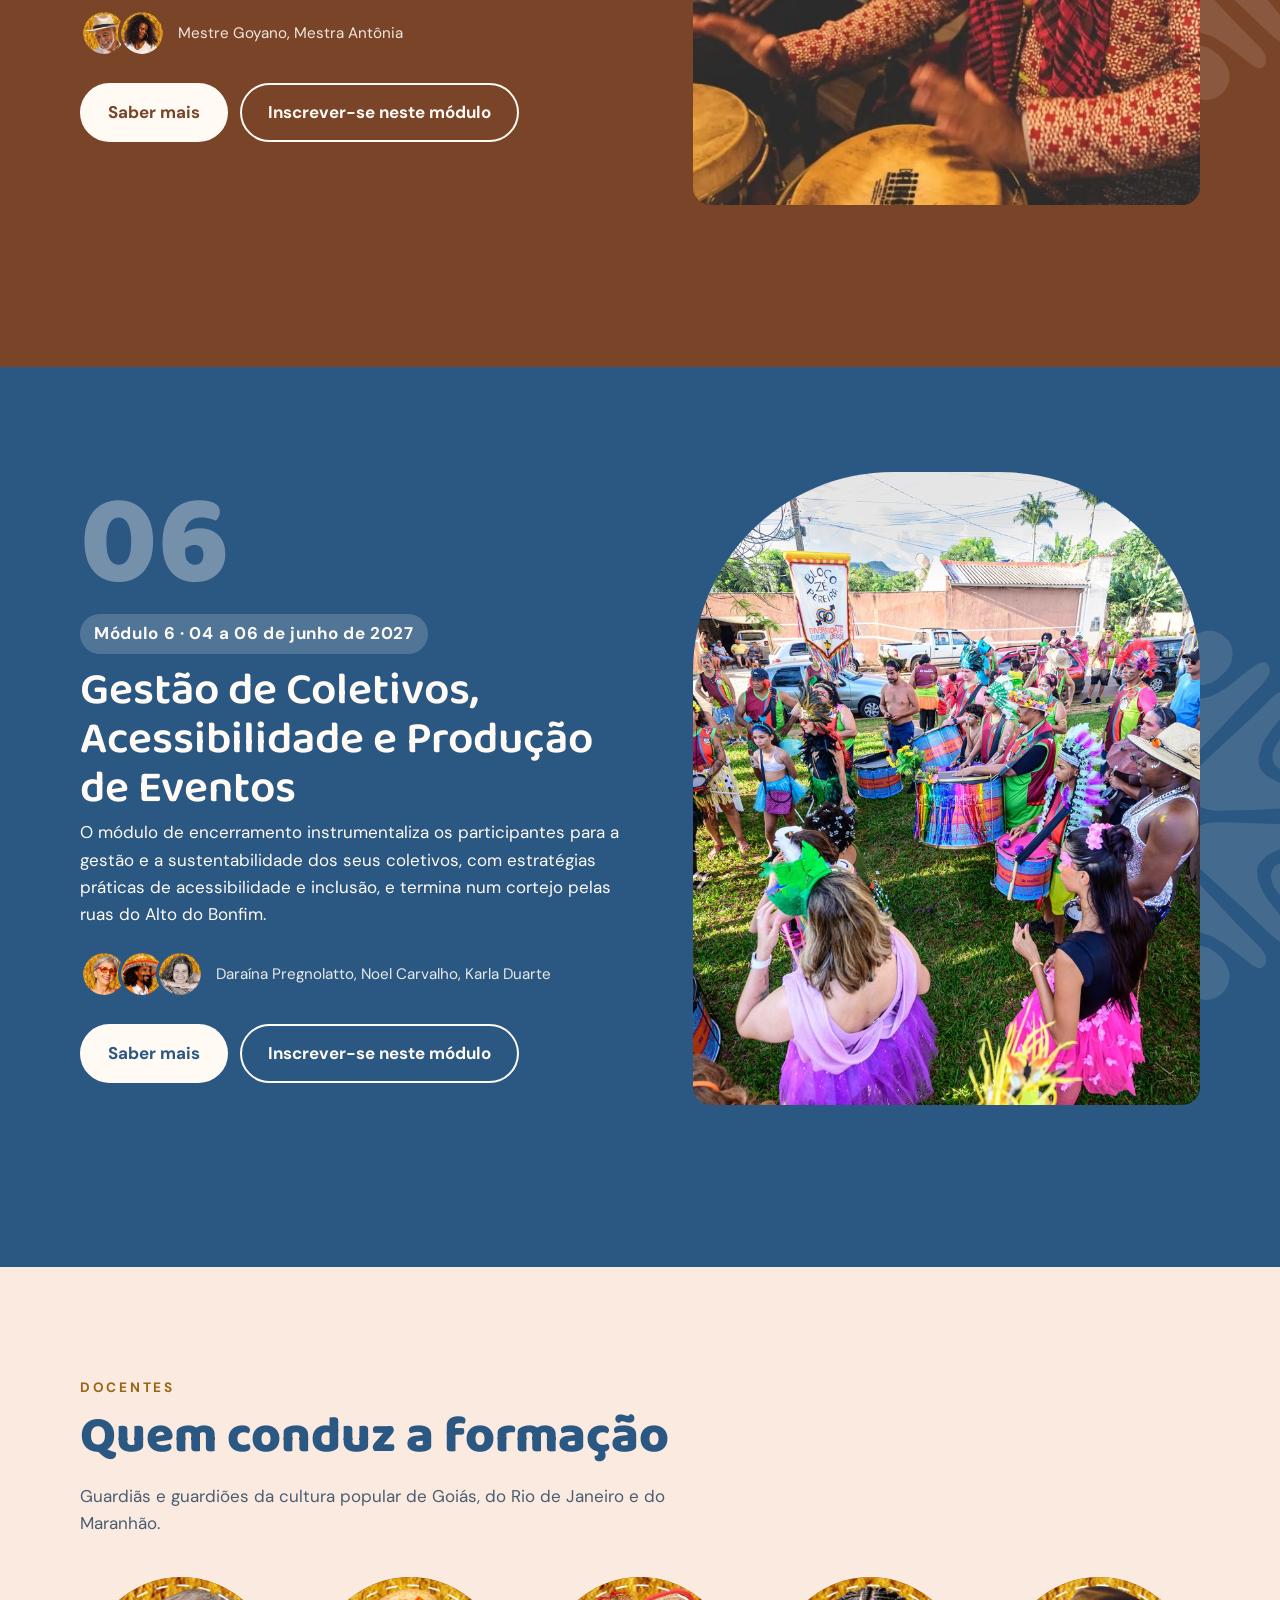
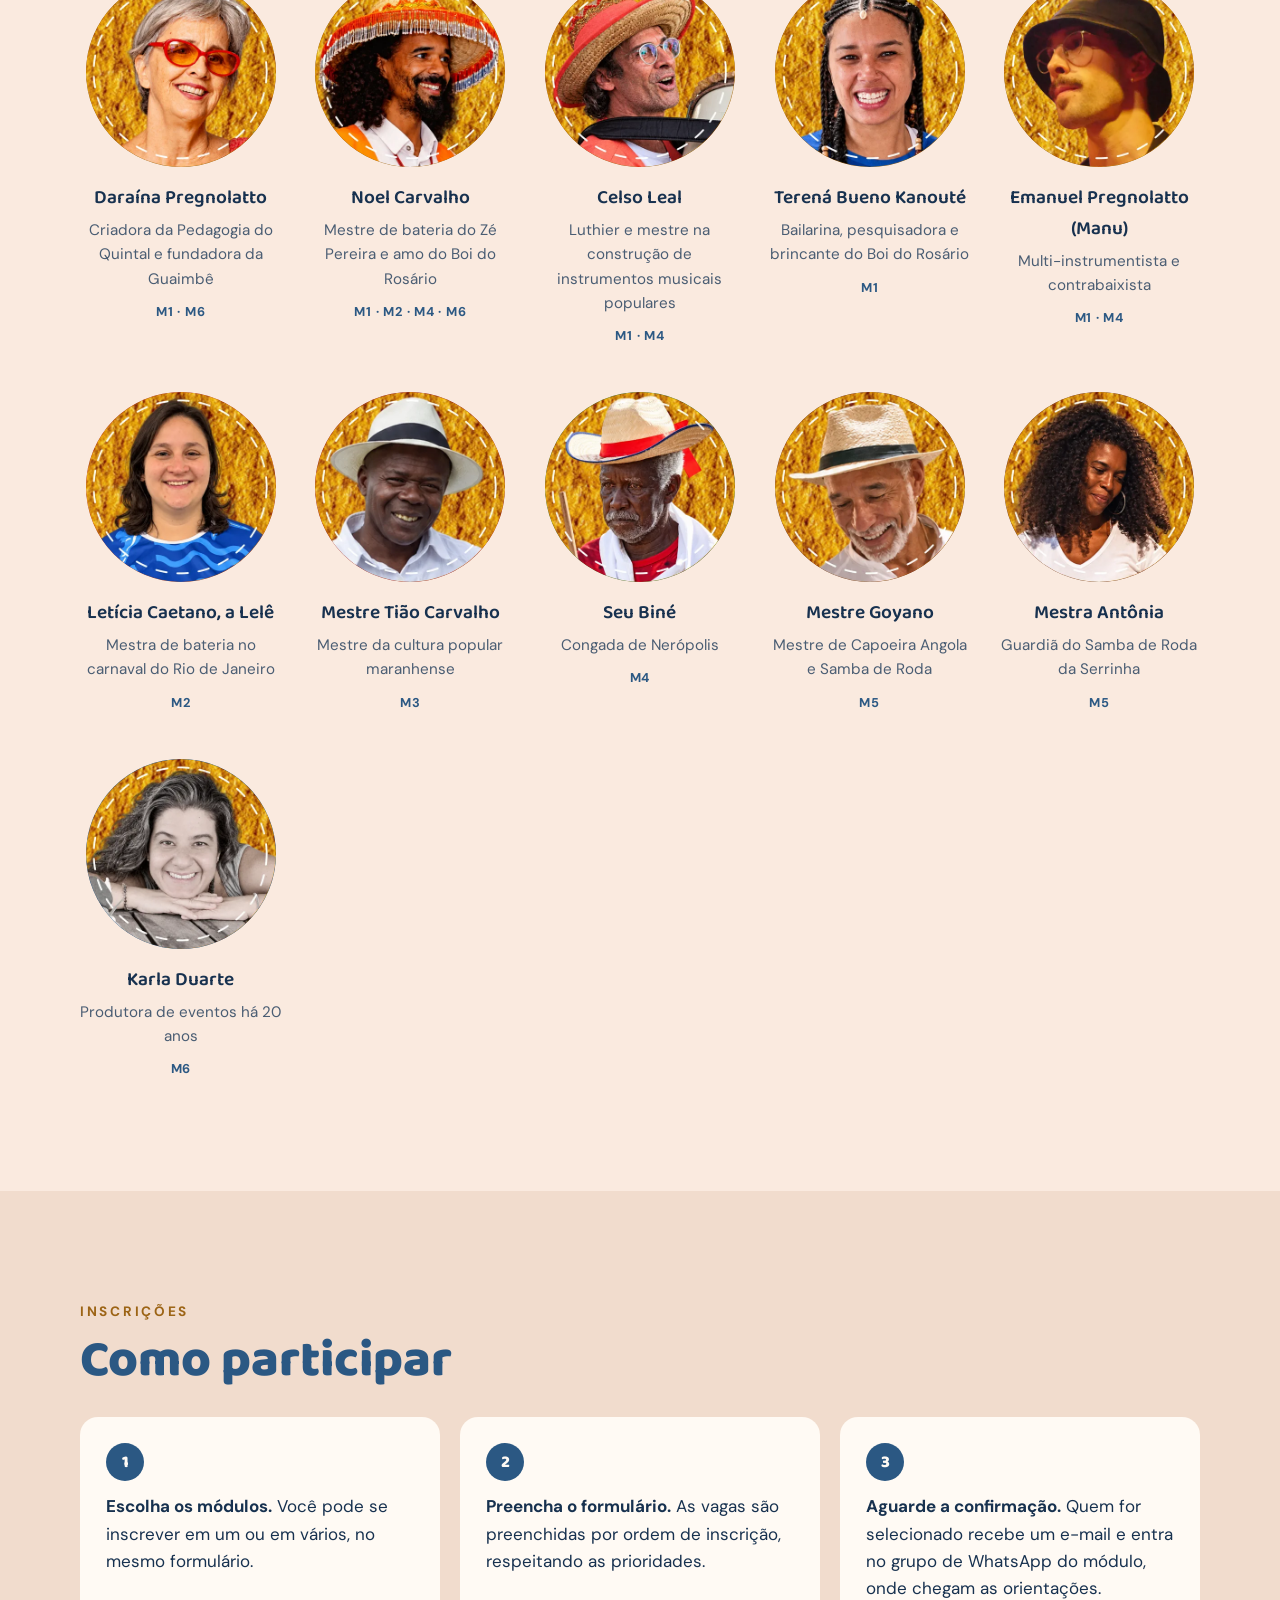
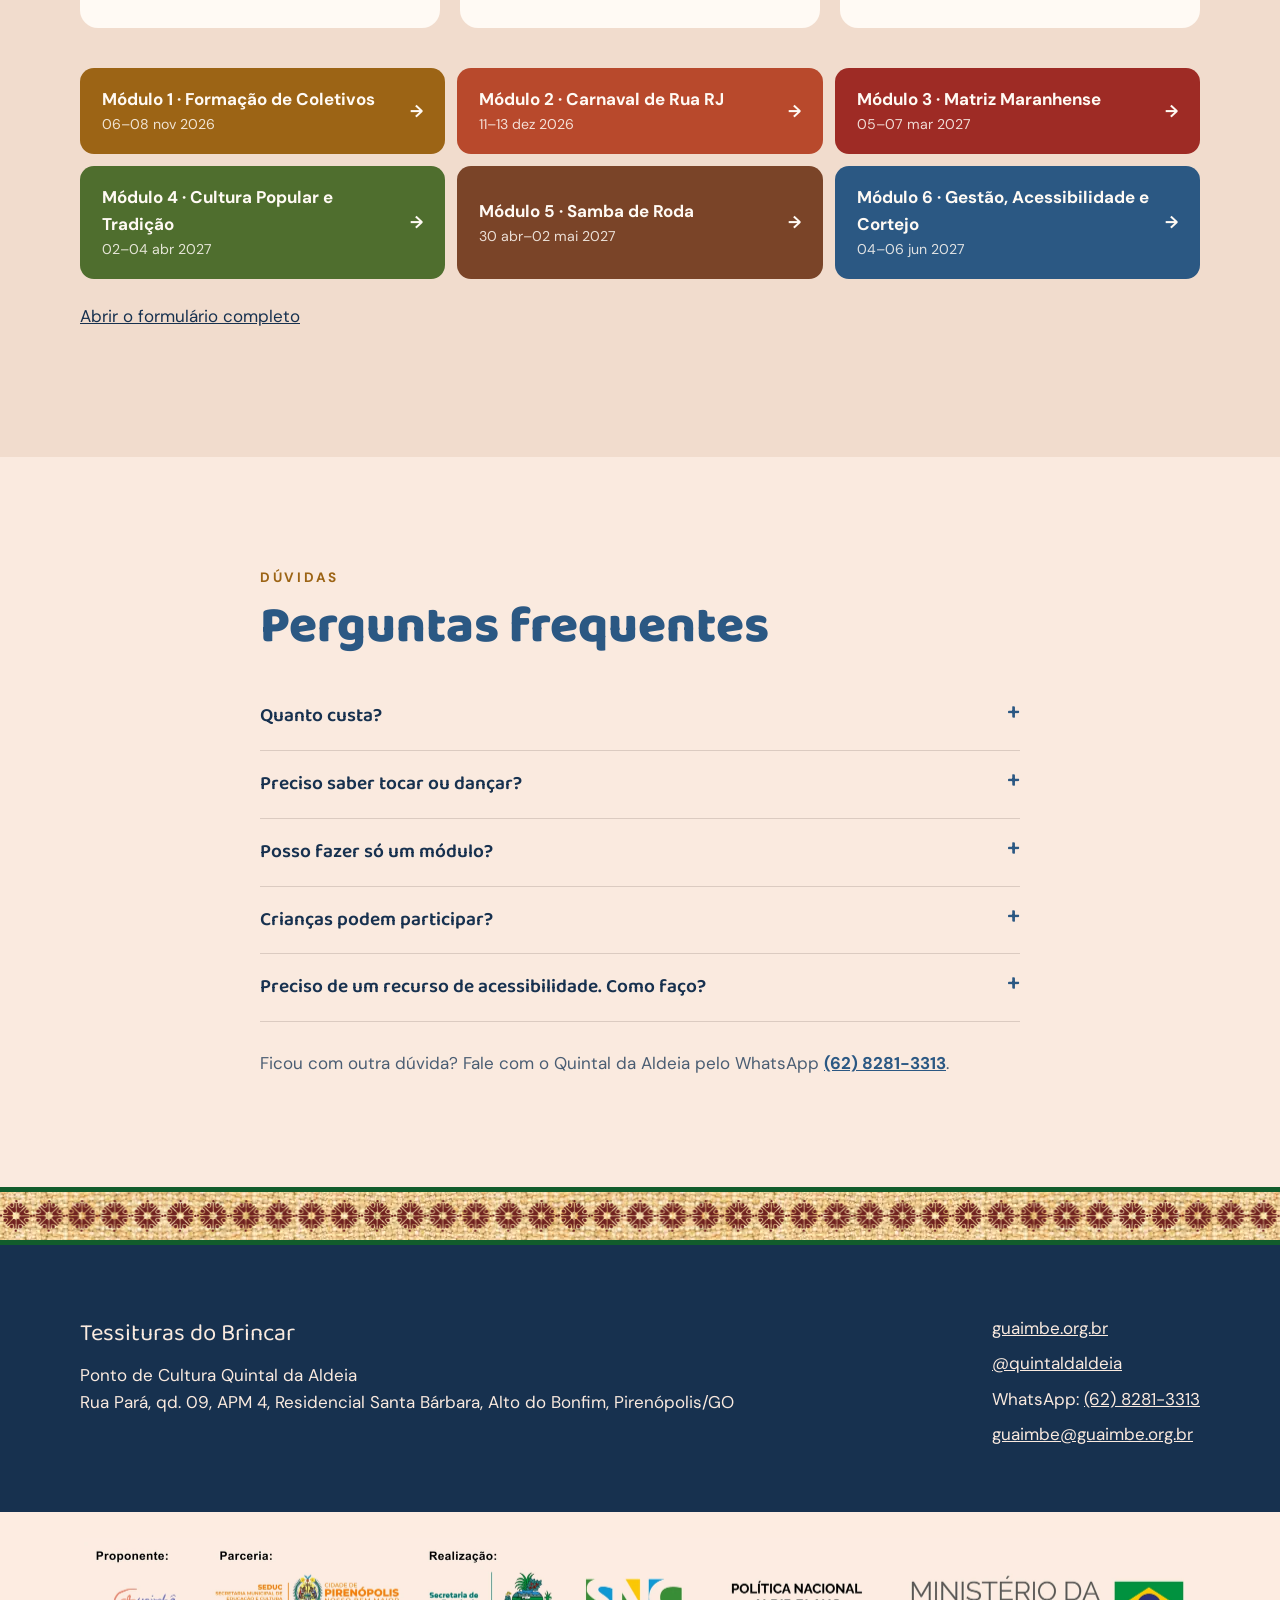
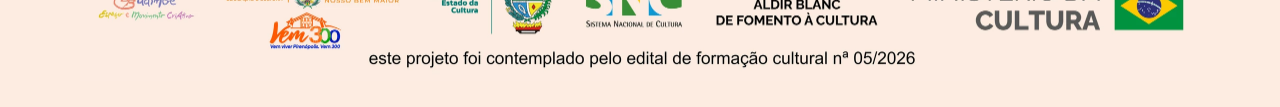
==== commit e5344d20: "Régua de logos atualizada com a parceria da Prefeitura (SEDUC, Vem 300) Co-Authored-By: Claude Opus " ====
--- a/index.html
+++ b/index.html
@@ -13,7 +13,7 @@
   <link rel="preconnect" href="https://fonts.googleapis.com" />
   <link rel="preconnect" href="https://fonts.gstatic.com" crossorigin />
   <link href="https://fonts.googleapis.com/css2?family=Baloo+2:wght@500;700;800&family=Amatic+SC:wght@700&family=DM+Sans:wght@400;500;700&display=swap" rel="stylesheet" />
-  <link rel="stylesheet" href="css/style.css?v=15" />
+  <link rel="stylesheet" href="css/style.css?v=16" />
 </head>
 <body>
   <a class="pular" href="#conteudo">Pular para o conteúdo</a>
@@ -80,7 +80,7 @@
         <h2 class="secao__titulo">Do quintal para a rua, do toque para a roda</h2>
         <div class="formacao__grade">
           <div class="formacao__texto">
-            <p>O <strong>Tessituras do Brincar</strong> é uma formação imersiva e gratuita em ritmos e danças das culturas populares brasileiras, proposta pela Guaimbê – Espaço e Movimento Criativo, em parceria com a SEDUCE e a Prefeitura de Pirenópolis, no Ponto de Cultura Quintal da Aldeia, em Pirenópolis.</p>
+            <p>O <strong>Tessituras do Brincar</strong> é uma formação imersiva e gratuita em ritmos e danças das culturas populares brasileiras, proposta pela Guaimbê – Espaço e Movimento Criativo, em parceria com a Prefeitura de Pirenópolis, por meio da Secretaria Municipal de Educação e Cultura (SEDUC), no Ponto de Cultura Quintal da Aldeia, em Pirenópolis.</p>
             <p>A metodologia é a <strong>Pedagogia do Quintal</strong>: aprender fazendo junto, no corpo, na roda e na troca entre gerações. Mestras e mestres de Goiás, do Rio de Janeiro e do Maranhão conduzem seis encontros, de novembro de 2026 a junho de 2027.</p>
             <p>Os módulos são independentes: você pode fazer um, alguns ou todos.</p>
           </div>
@@ -189,10 +189,9 @@
     <!-- Assinatura oficial (régua de logos) enviada pelo designer em 28/09/2026.
          No celular entra a versão empilhada, montada com as mesmas peças (autorizado pelo Moarí). -->
     <div class="rodape__regua">
-      <p class="rodape__parceiros">Parceiros: SEDUCE · Prefeitura de Pirenópolis</p>
       <picture>
-        <source media="(max-width: 700px)" srcset="assets/logos/regua-celular.webp" width="1080" height="1152" />
-        <img src="assets/logos/regua.webp" width="2240" height="330" loading="lazy" alt="Proponente: Guaimbê – Espaço e Movimento Criativo. Realização: Secretaria de Estado da Cultura de Goiás, Governo de Goiás, Sistema Nacional de Cultura, Política Nacional Aldir Blanc de Fomento à Cultura e Ministério da Cultura. Este projeto foi contemplado pelo Edital de Formação Cultural nº 05/2026." />
+        <source media="(max-width: 700px)" srcset="assets/logos/regua-celular.webp?v=2" width="1080" height="1471" />
+        <img src="assets/logos/regua.webp?v=2" width="2240" height="287" loading="lazy" alt="Proponente: Guaimbê – Espaço e Movimento Criativo. Parceria: SEDUC – Secretaria Municipal de Educação e Cultura, Prefeitura de Pirenópolis e Vem 300. Realização: Secretaria de Estado da Cultura de Goiás, Governo de Goiás, Sistema Nacional de Cultura, Política Nacional Aldir Blanc de Fomento à Cultura e Ministério da Cultura. Este projeto foi contemplado pelo Edital de Formação Cultural nº 05/2026." />
       </picture>
     </div>
   </footer>
@@ -201,7 +200,7 @@
     <svg viewBox="0 0 32 32" width="28" height="28" aria-hidden="true"><path fill="currentColor" d="M16 3C8.8 3 3 8.7 3 15.8c0 2.5.7 4.9 2 7L3 29l6.4-2c2 1.1 4.3 1.7 6.6 1.7 7.2 0 13-5.7 13-12.8S23.2 3 16 3zm0 23.4c-2.1 0-4.1-.6-5.9-1.7l-.4-.3-3.8 1.2 1.2-3.7-.3-.4c-1.2-1.8-1.8-3.8-1.8-6 0-5.9 4.9-10.7 10.9-10.7s10.9 4.8 10.9 10.7S22 26.4 16 26.4zm6-8c-.3-.2-1.9-.9-2.2-1-.3-.1-.5-.2-.7.2-.2.3-.8 1-1 1.2-.2.2-.4.2-.7.1-.3-.2-1.4-.5-2.6-1.6-1-.9-1.6-1.9-1.8-2.2-.2-.3 0-.5.1-.7l.5-.6c.2-.2.2-.3.3-.6.1-.2 0-.4 0-.6l-1-2.4c-.3-.6-.5-.5-.7-.5h-.6c-.2 0-.6.1-.9.4-.3.3-1.2 1.1-1.2 2.7s1.2 3.2 1.4 3.4c.2.2 2.4 3.6 5.7 5 .8.3 1.4.5 1.9.7.8.3 1.5.2 2.1.1.6-.1 1.9-.8 2.2-1.5.3-.7.3-1.4.2-1.5-.1-.2-.3-.3-.6-.4z"/></svg>
   </a>
 
-  <script src="js/data.js?v=15"></script>
-  <script src="js/main.js?v=15"></script>
+  <script src="js/data.js?v=16"></script>
+  <script src="js/main.js?v=16"></script>
 </body>
 </html>
--- a/css/style.css
+++ b/css/style.css
@@ -1037,14 +1037,6 @@
   background: #fdece1;
 }
 
-.rodape__parceiros {
-  margin: 0 auto 14px;
-  text-align: center;
-  font-size: 0.95rem;
-  font-weight: 700;
-  color: var(--tinta);
-}
-
 .rodape__regua img {
   display: block;
   width: min(100%, var(--largura));
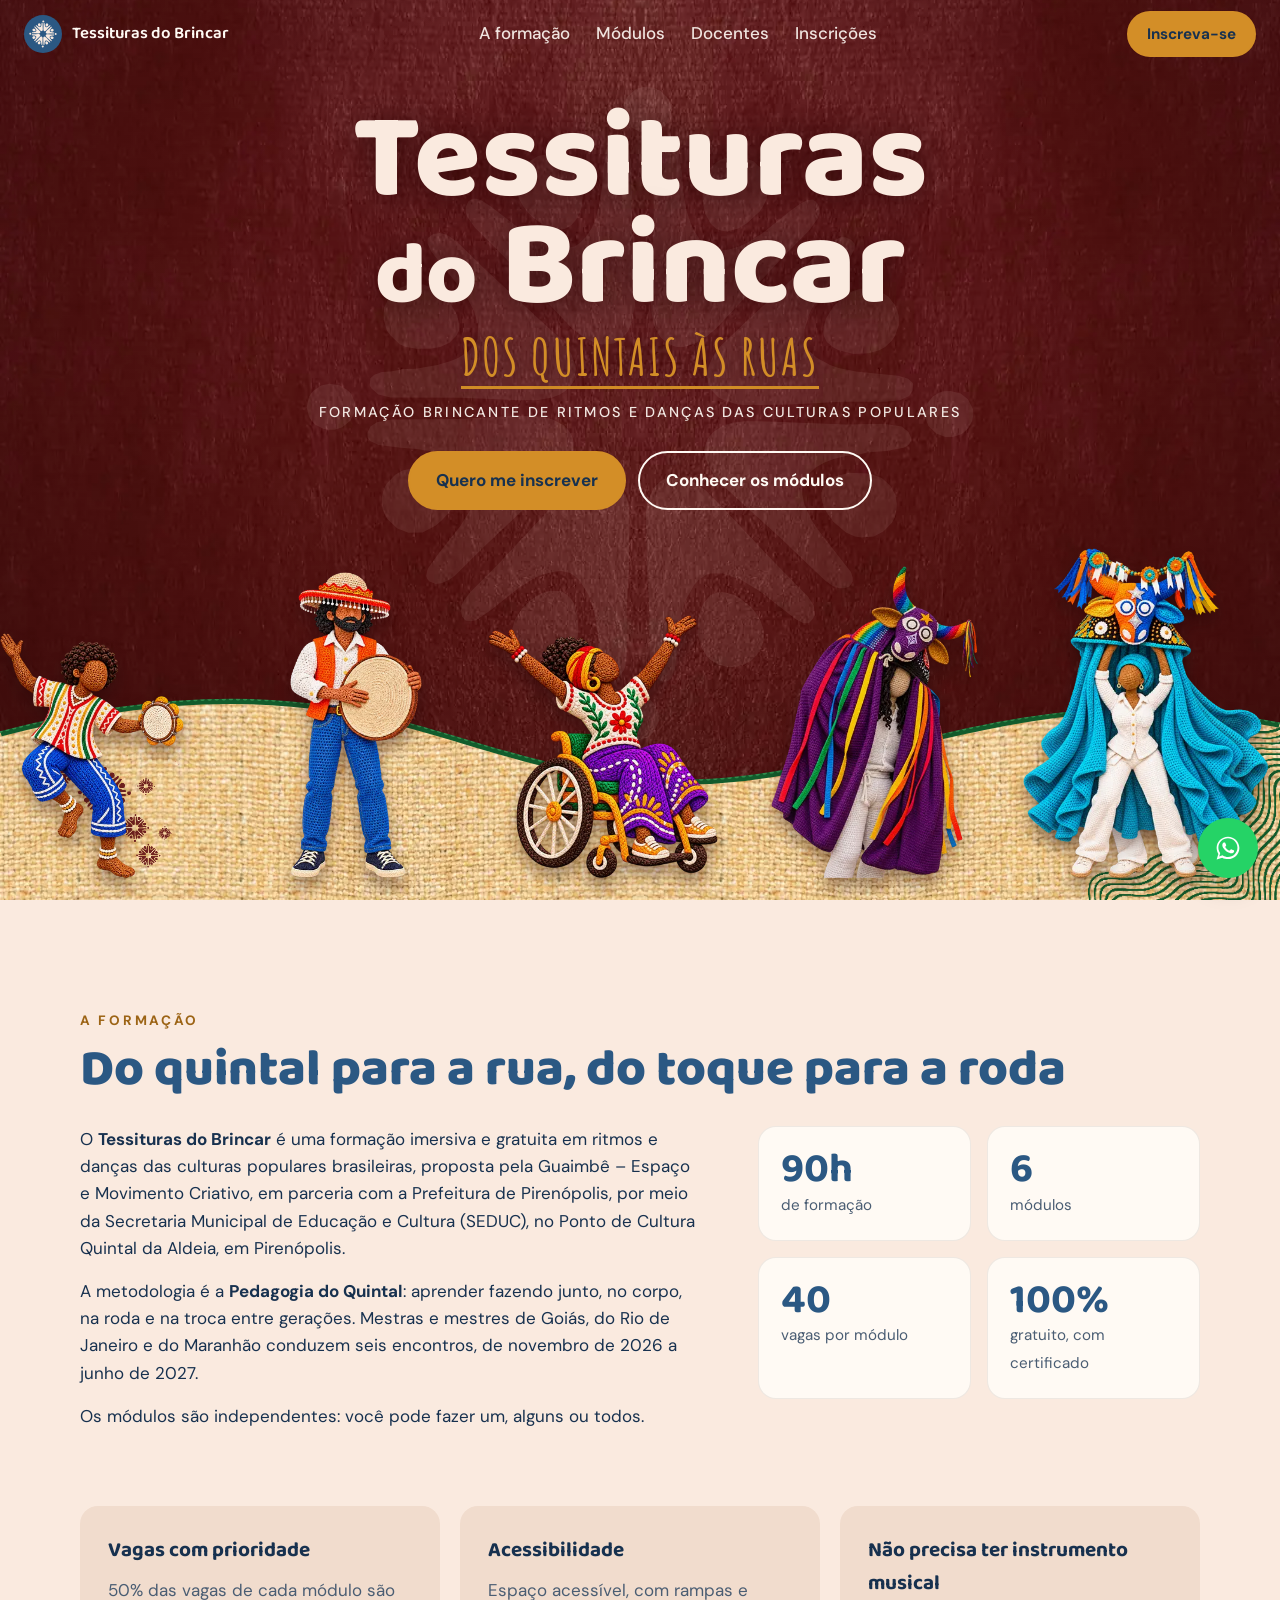
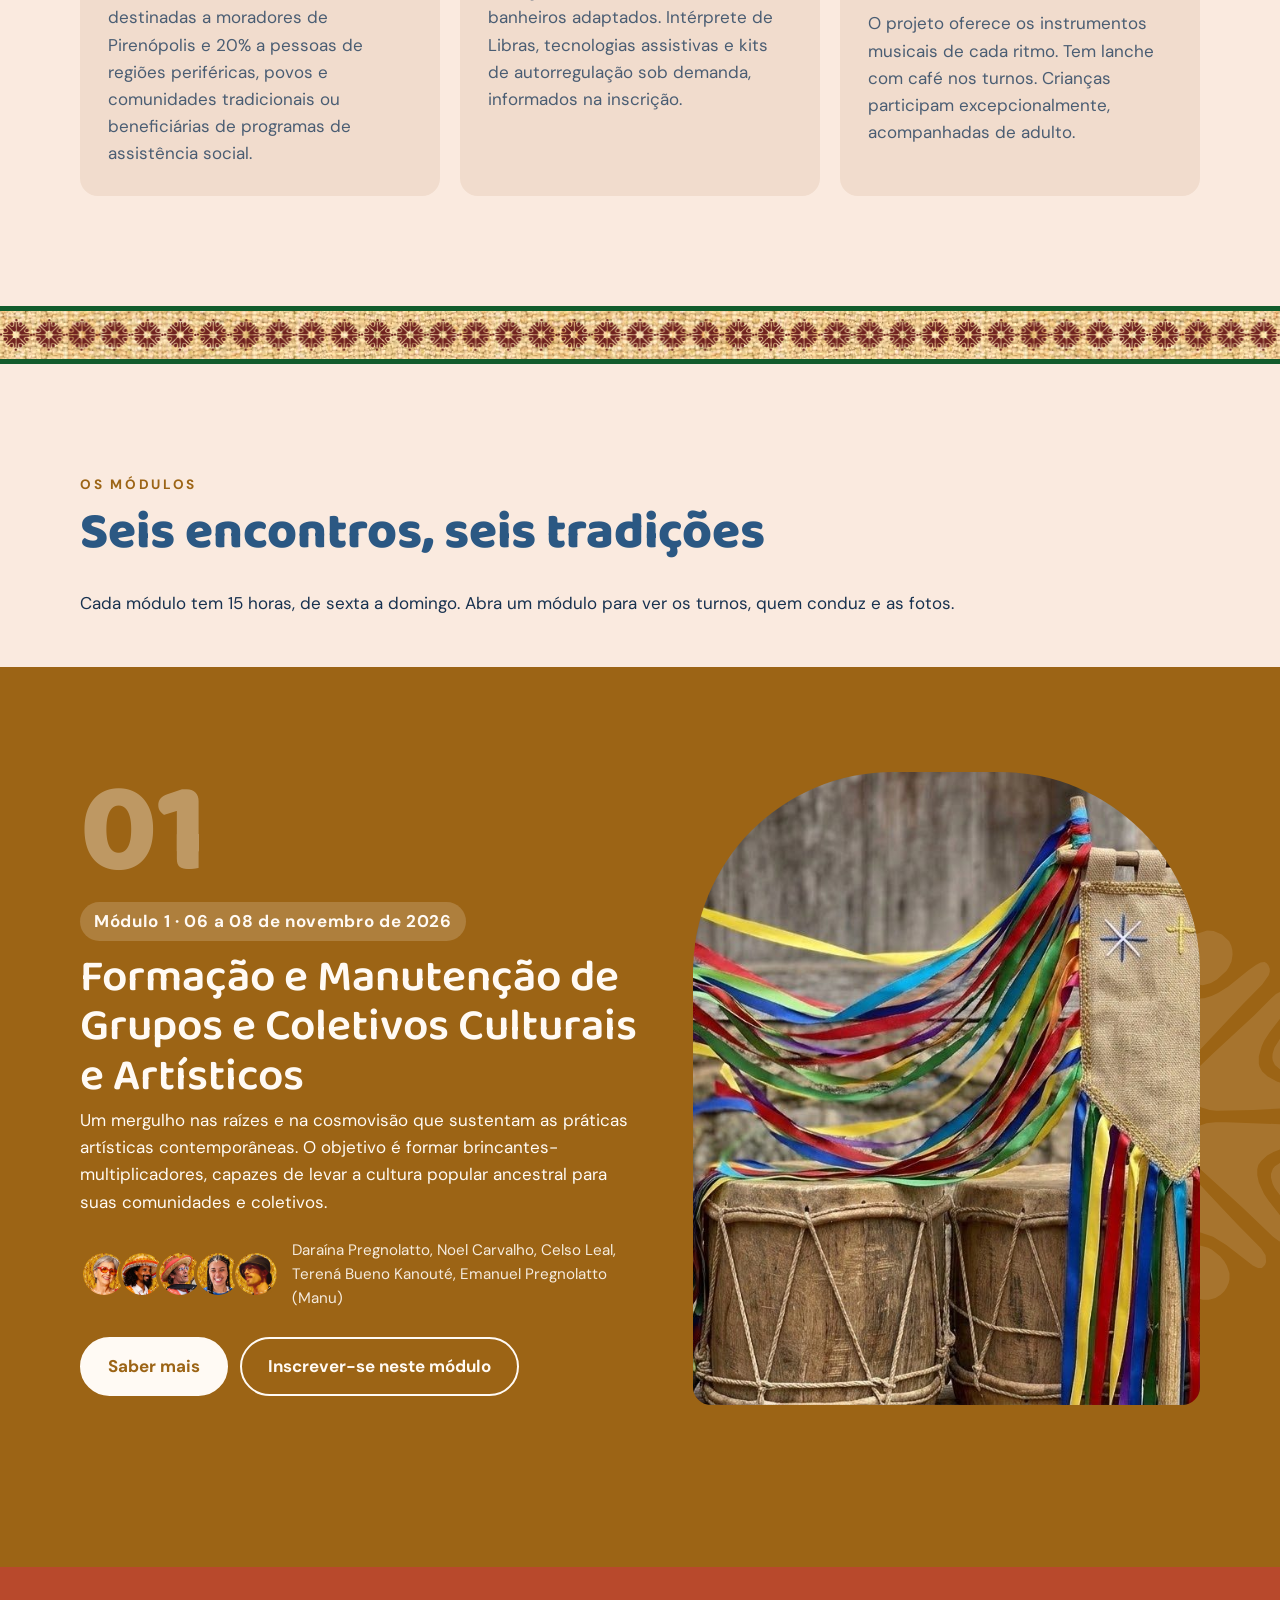
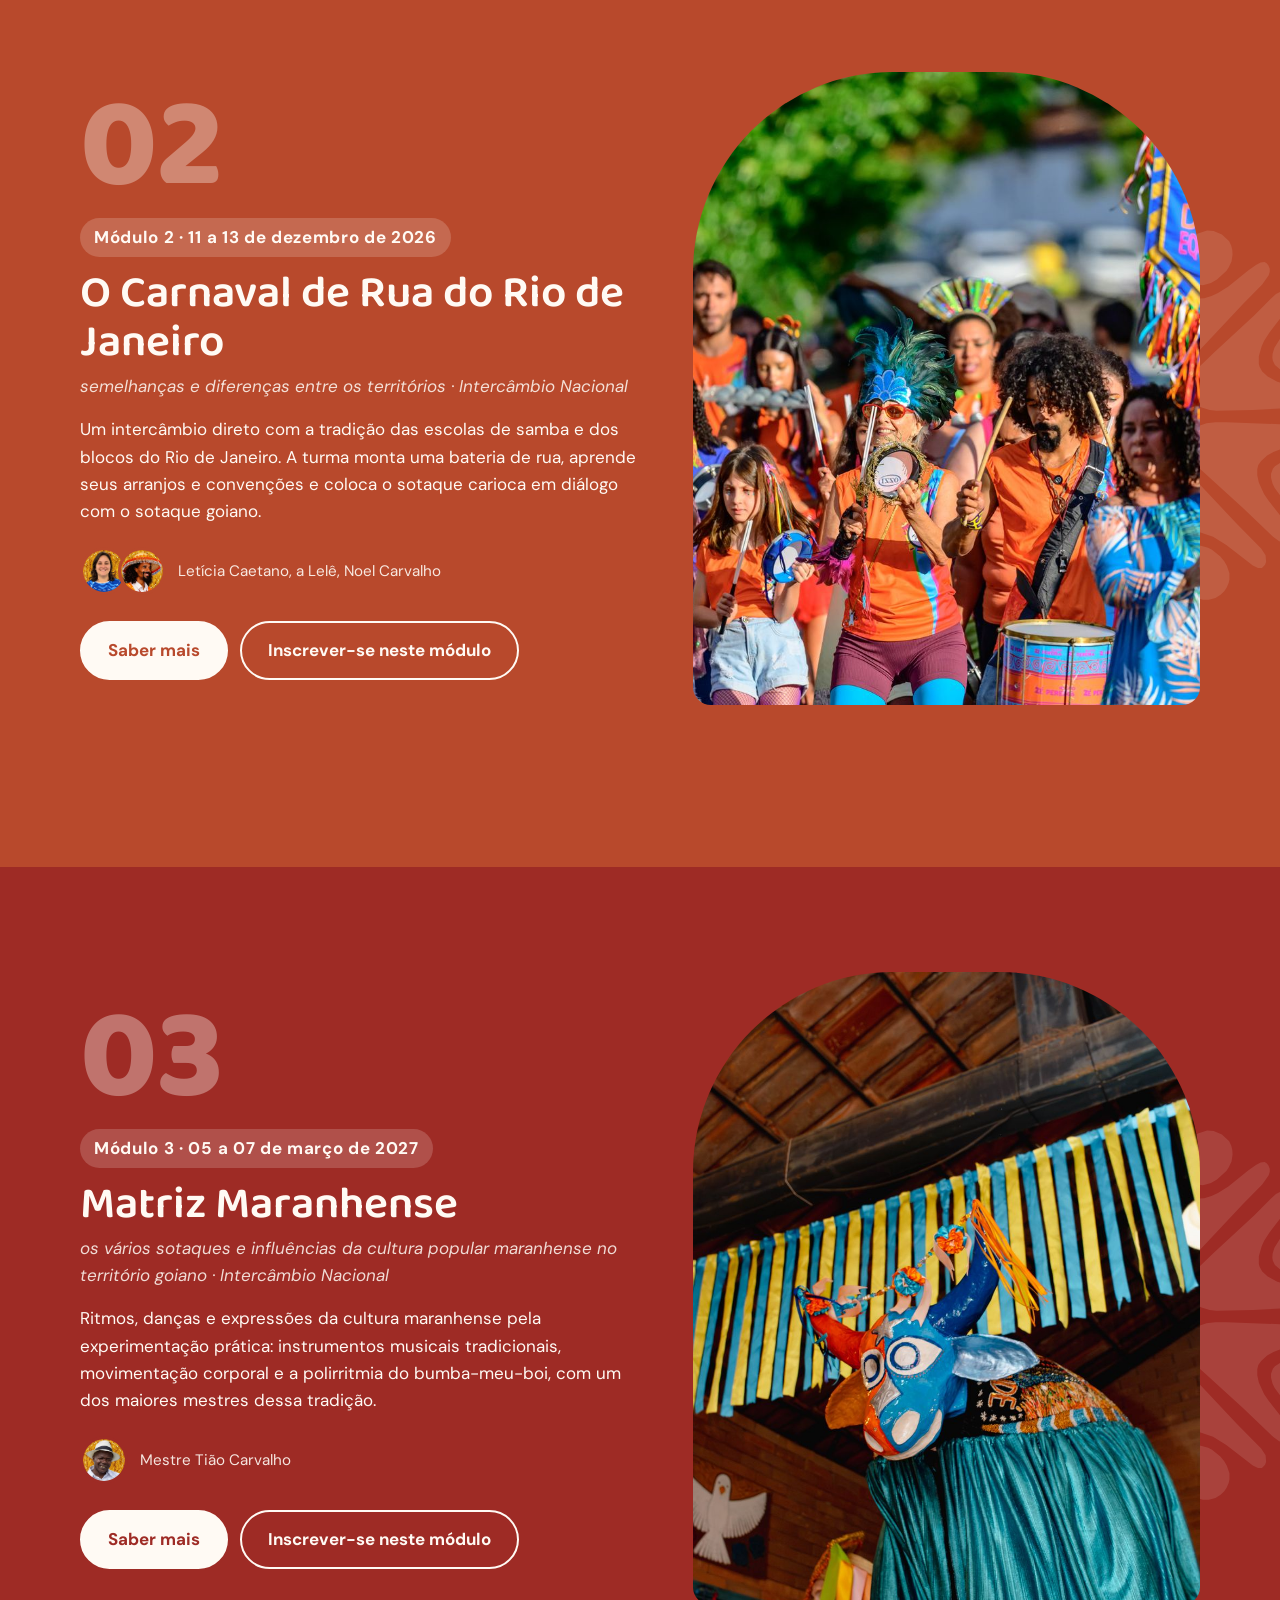
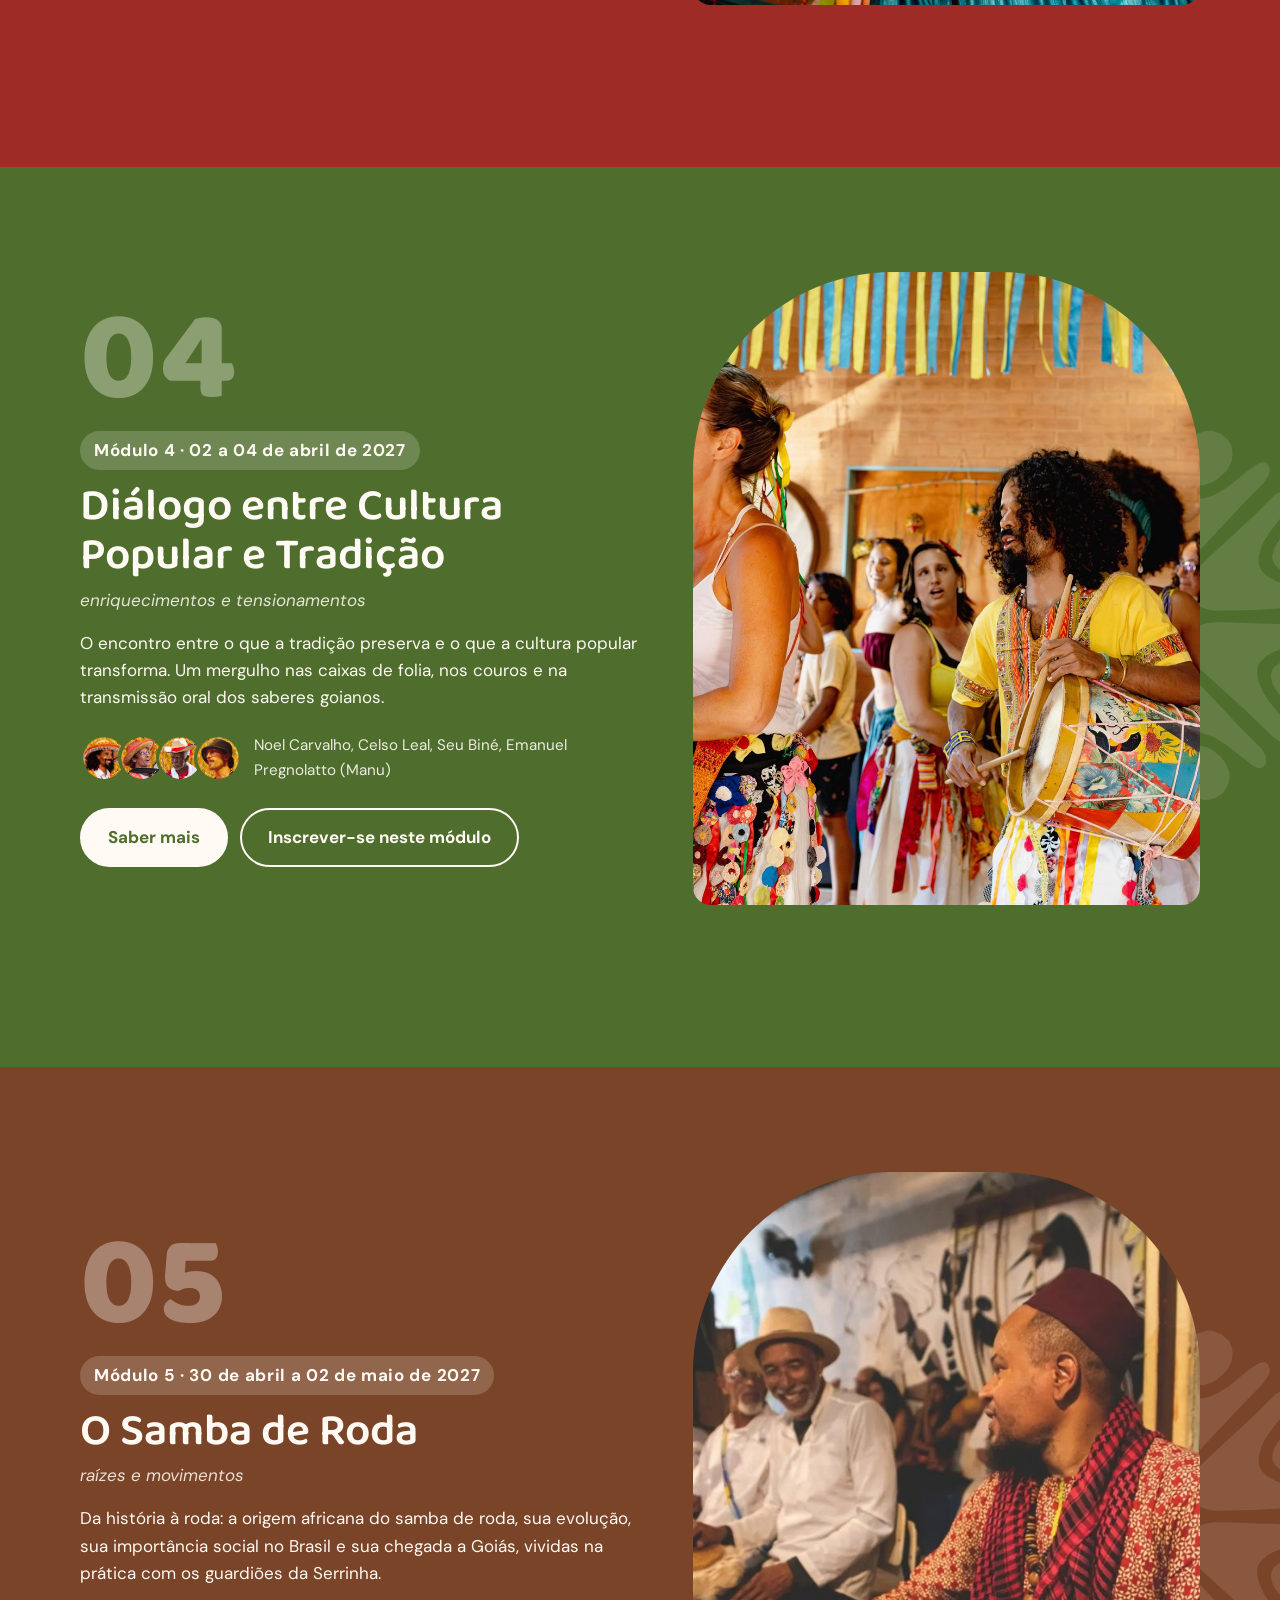
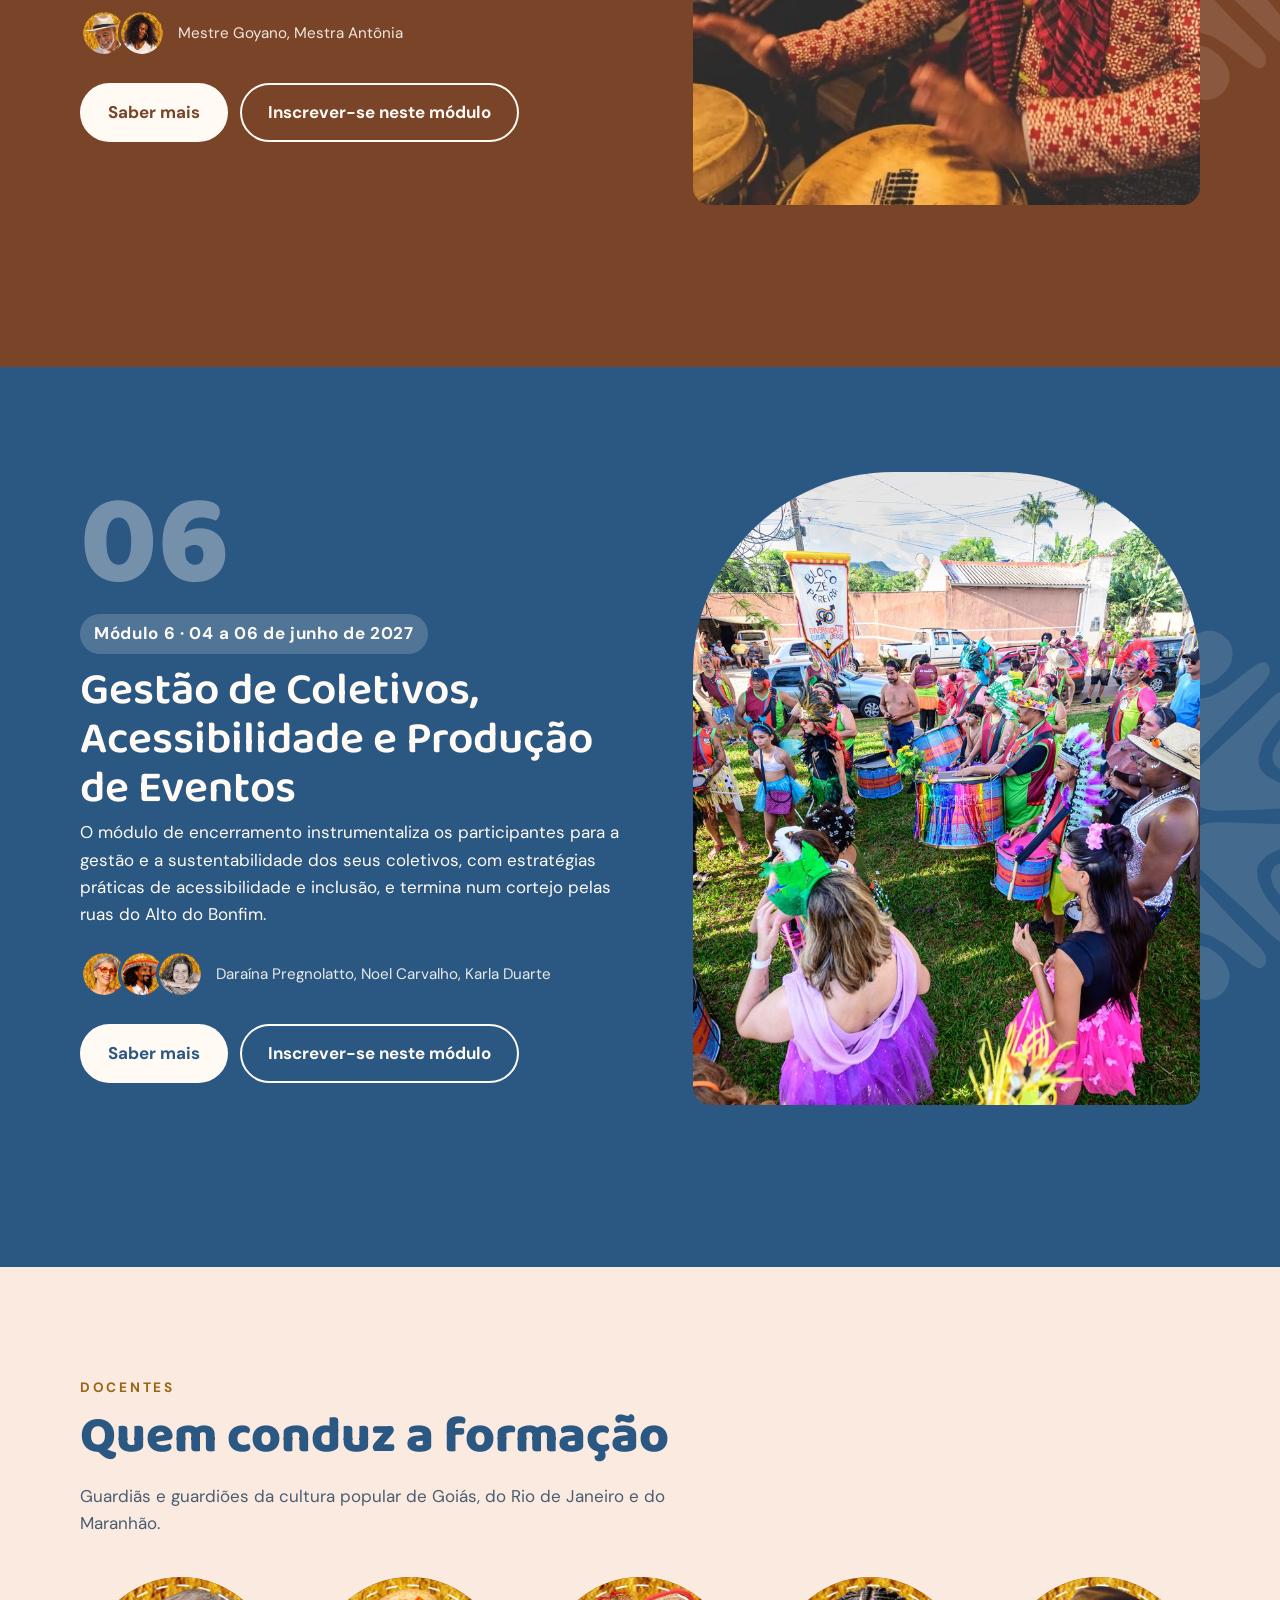
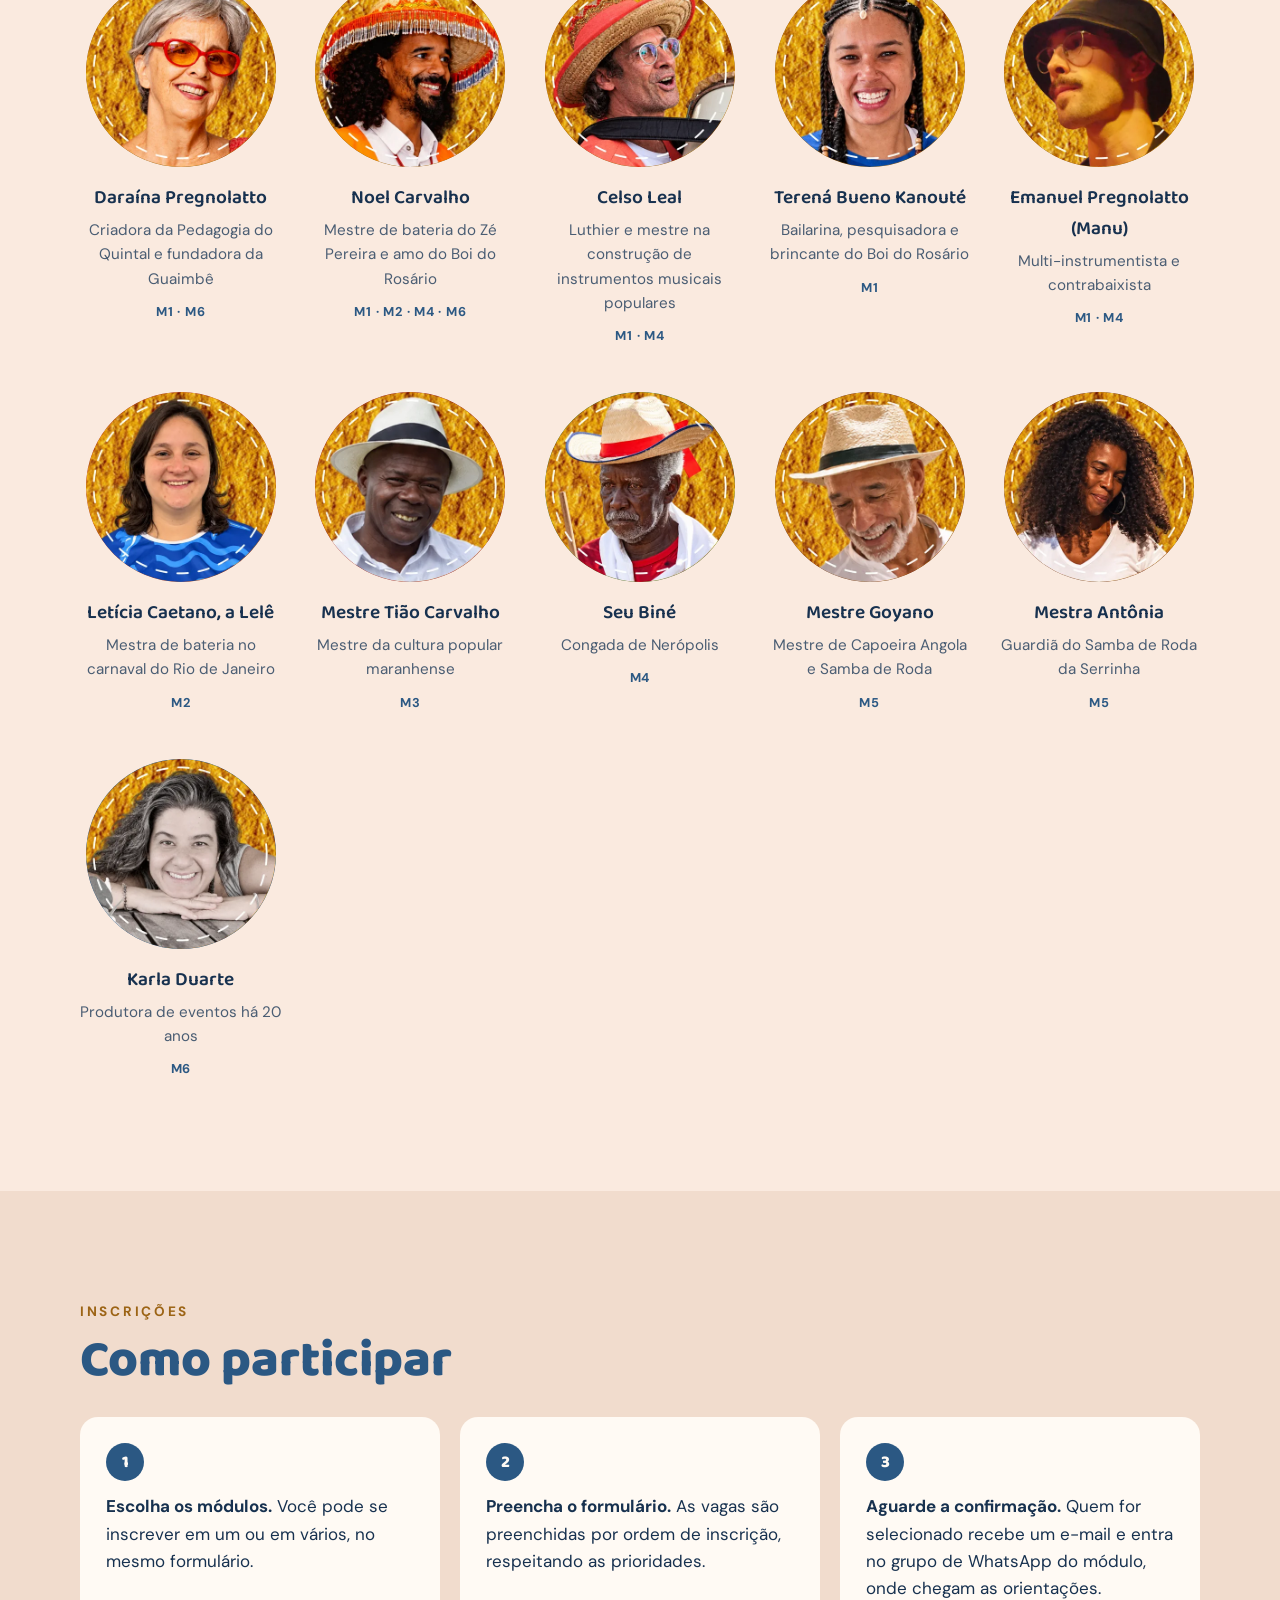
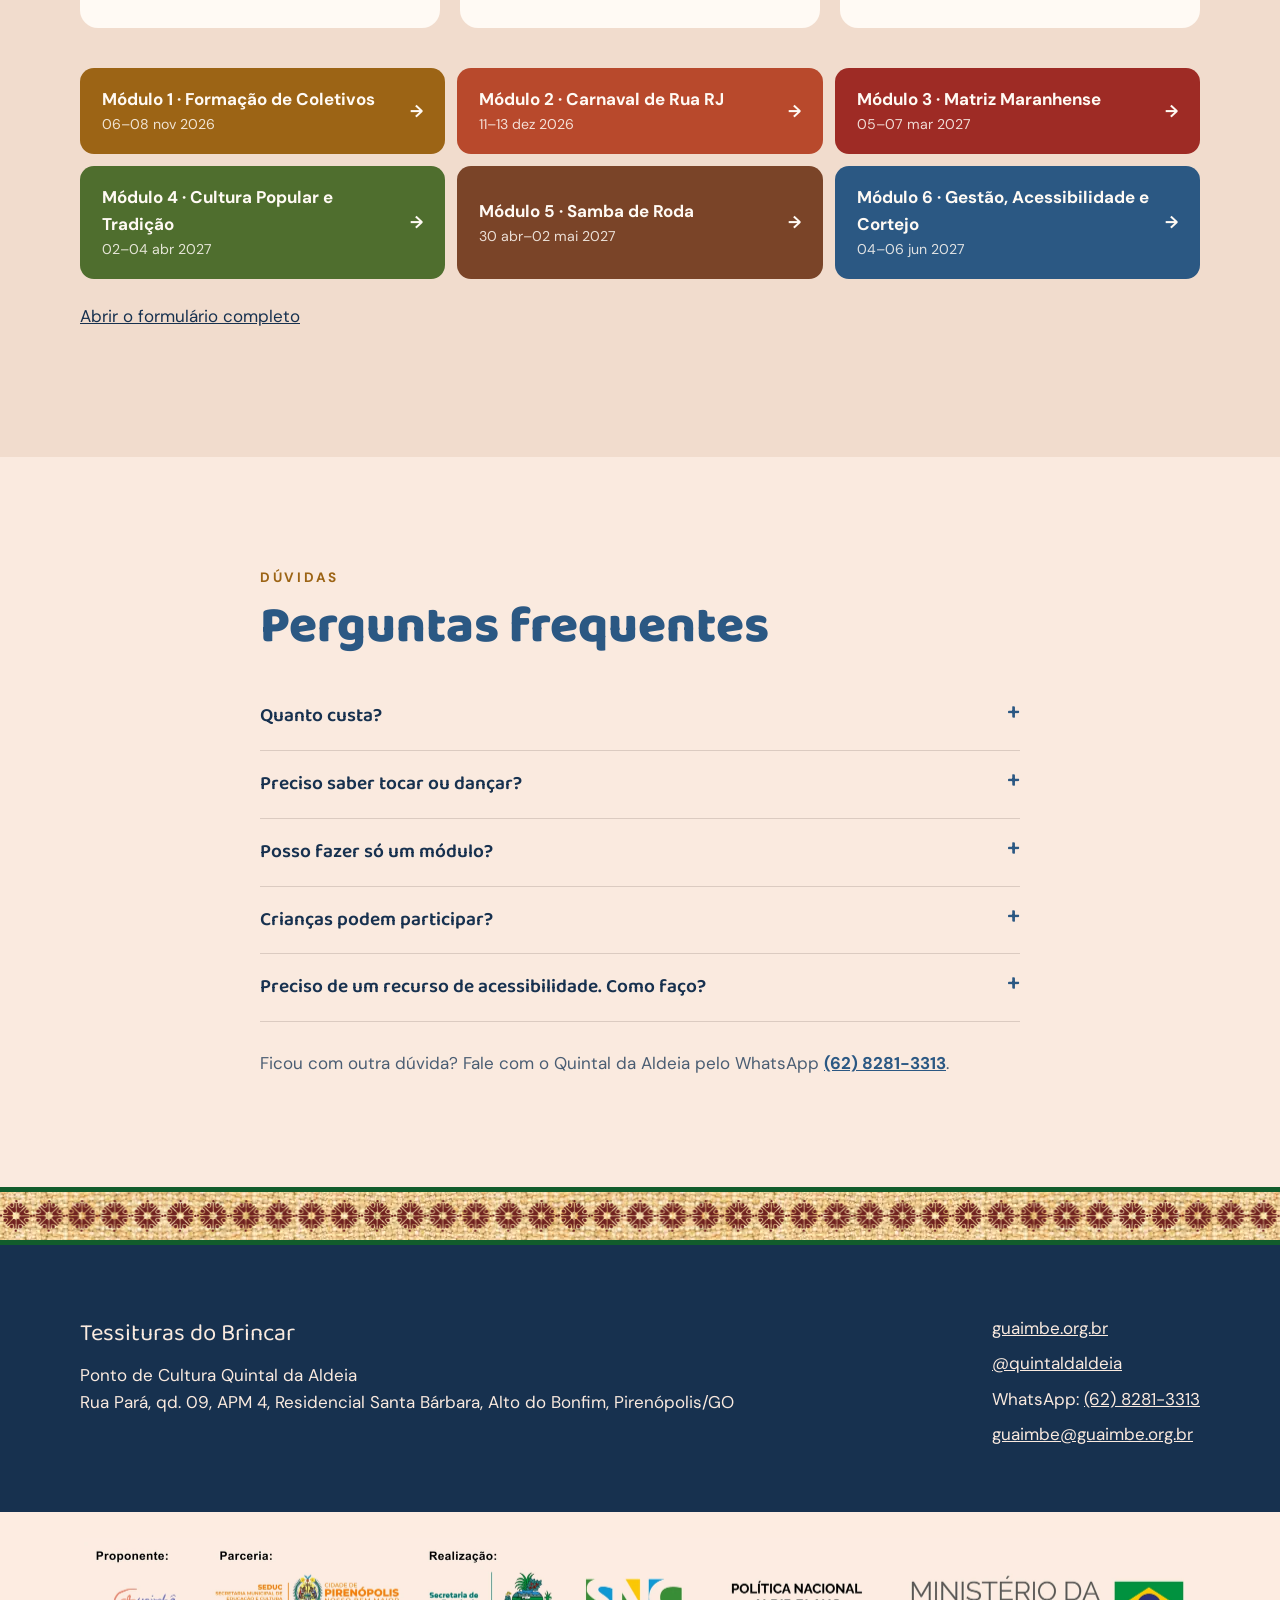
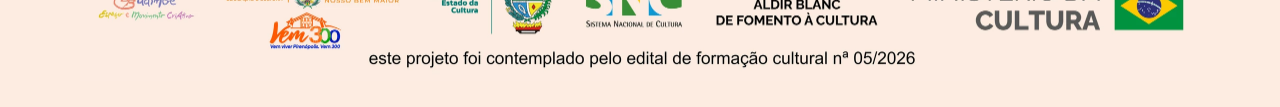
==== commit 69c78616: "Rastreamento do Meta Pixel (Lead, ViewContent, Contact, rolagem e cliques) Fica desligado até o ID d" ====
--- a/index.html
+++ b/index.html
@@ -13,7 +13,7 @@
   <link rel="preconnect" href="https://fonts.googleapis.com" />
   <link rel="preconnect" href="https://fonts.gstatic.com" crossorigin />
   <link href="https://fonts.googleapis.com/css2?family=Baloo+2:wght@500;700;800&family=Amatic+SC:wght@700&family=DM+Sans:wght@400;500;700&display=swap" rel="stylesheet" />
-  <link rel="stylesheet" href="css/style.css?v=16" />
+  <link rel="stylesheet" href="css/style.css?v=18" />
 </head>
 <body>
   <a class="pular" href="#conteudo">Pular para o conteúdo</a>
@@ -200,7 +200,8 @@
     <svg viewBox="0 0 32 32" width="28" height="28" aria-hidden="true"><path fill="currentColor" d="M16 3C8.8 3 3 8.7 3 15.8c0 2.5.7 4.9 2 7L3 29l6.4-2c2 1.1 4.3 1.7 6.6 1.7 7.2 0 13-5.7 13-12.8S23.2 3 16 3zm0 23.4c-2.1 0-4.1-.6-5.9-1.7l-.4-.3-3.8 1.2 1.2-3.7-.3-.4c-1.2-1.8-1.8-3.8-1.8-6 0-5.9 4.9-10.7 10.9-10.7s10.9 4.8 10.9 10.7S22 26.4 16 26.4zm6-8c-.3-.2-1.9-.9-2.2-1-.3-.1-.5-.2-.7.2-.2.3-.8 1-1 1.2-.2.2-.4.2-.7.1-.3-.2-1.4-.5-2.6-1.6-1-.9-1.6-1.9-1.8-2.2-.2-.3 0-.5.1-.7l.5-.6c.2-.2.2-.3.3-.6.1-.2 0-.4 0-.6l-1-2.4c-.3-.6-.5-.5-.7-.5h-.6c-.2 0-.6.1-.9.4-.3.3-1.2 1.1-1.2 2.7s1.2 3.2 1.4 3.4c.2.2 2.4 3.6 5.7 5 .8.3 1.4.5 1.9.7.8.3 1.5.2 2.1.1.6-.1 1.9-.8 2.2-1.5.3-.7.3-1.4.2-1.5-.1-.2-.3-.3-.6-.4z"/></svg>
   </a>
 
-  <script src="js/data.js?v=16"></script>
-  <script src="js/main.js?v=16"></script>
+  <script src="js/data.js?v=18"></script>
+  <script src="js/main.js?v=18"></script>
+  <script src="js/rastreamento.js?v=18"></script>
 </body>
 </html>
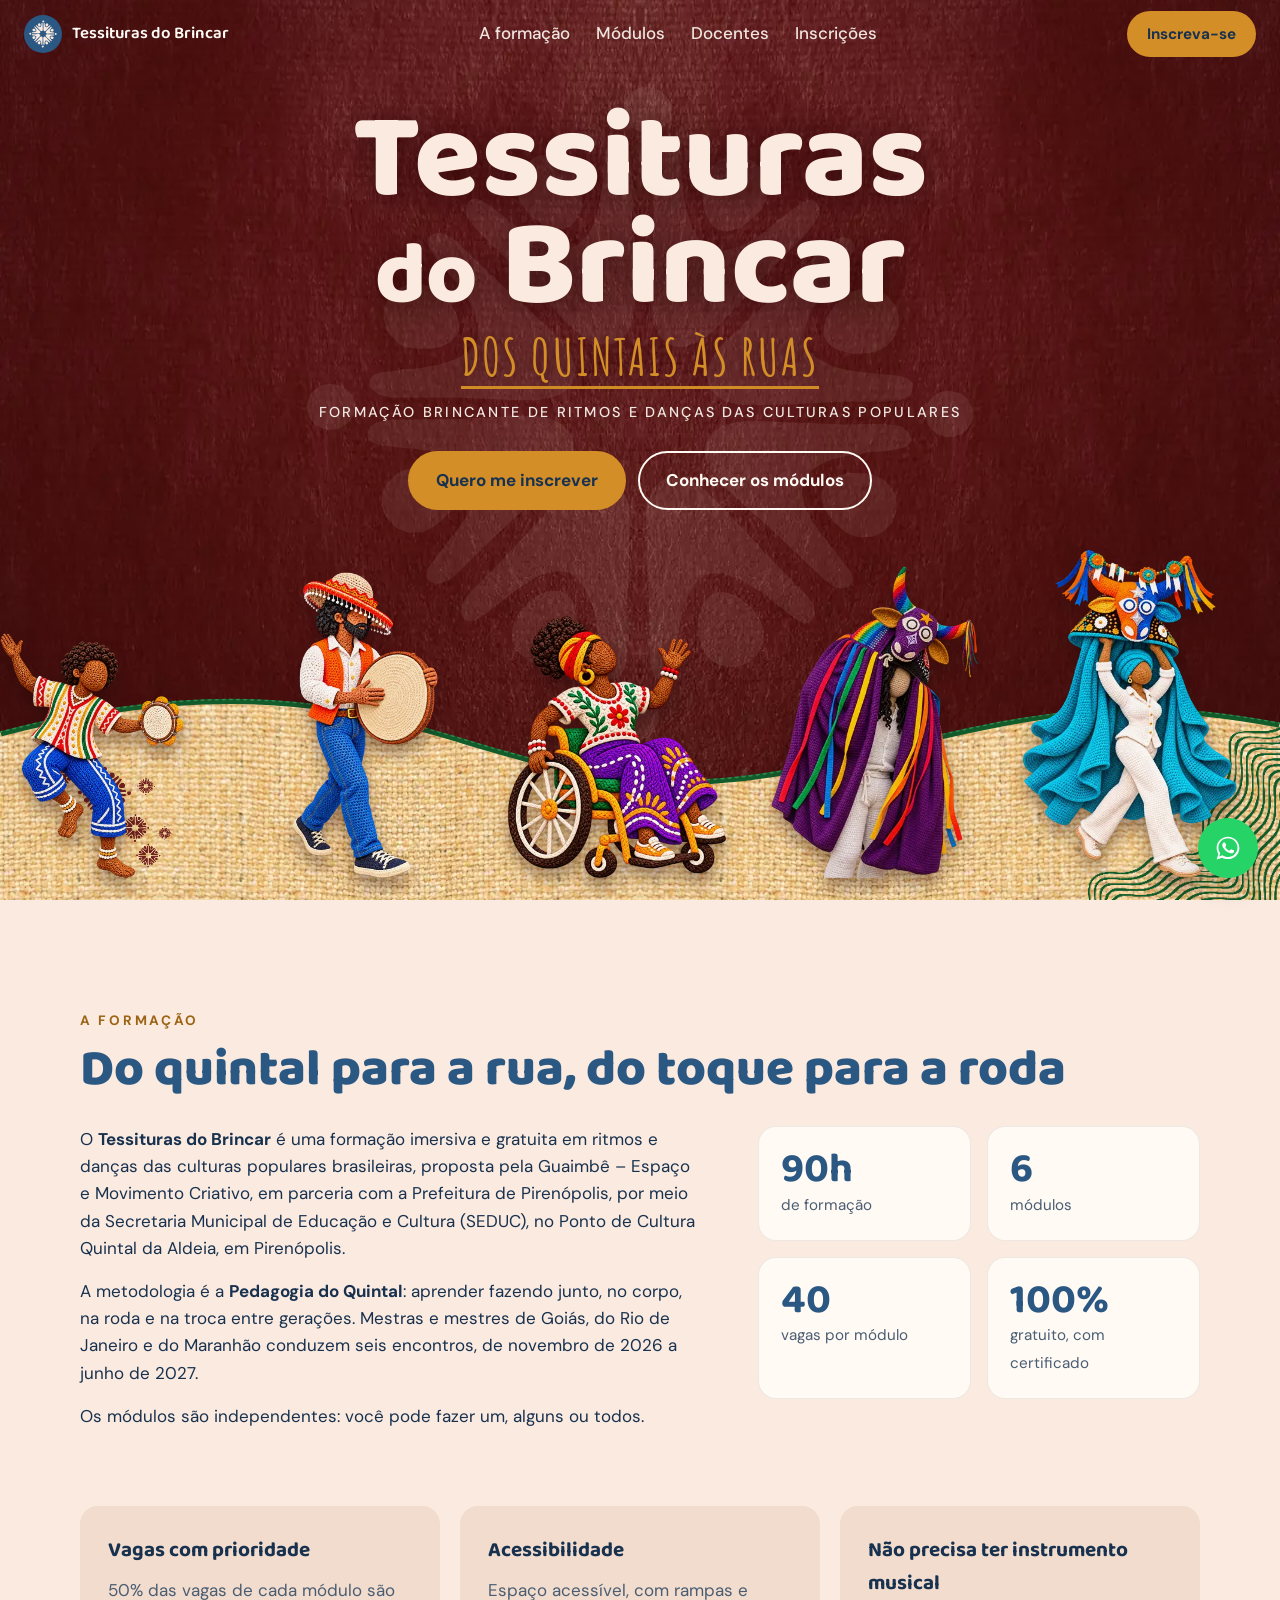
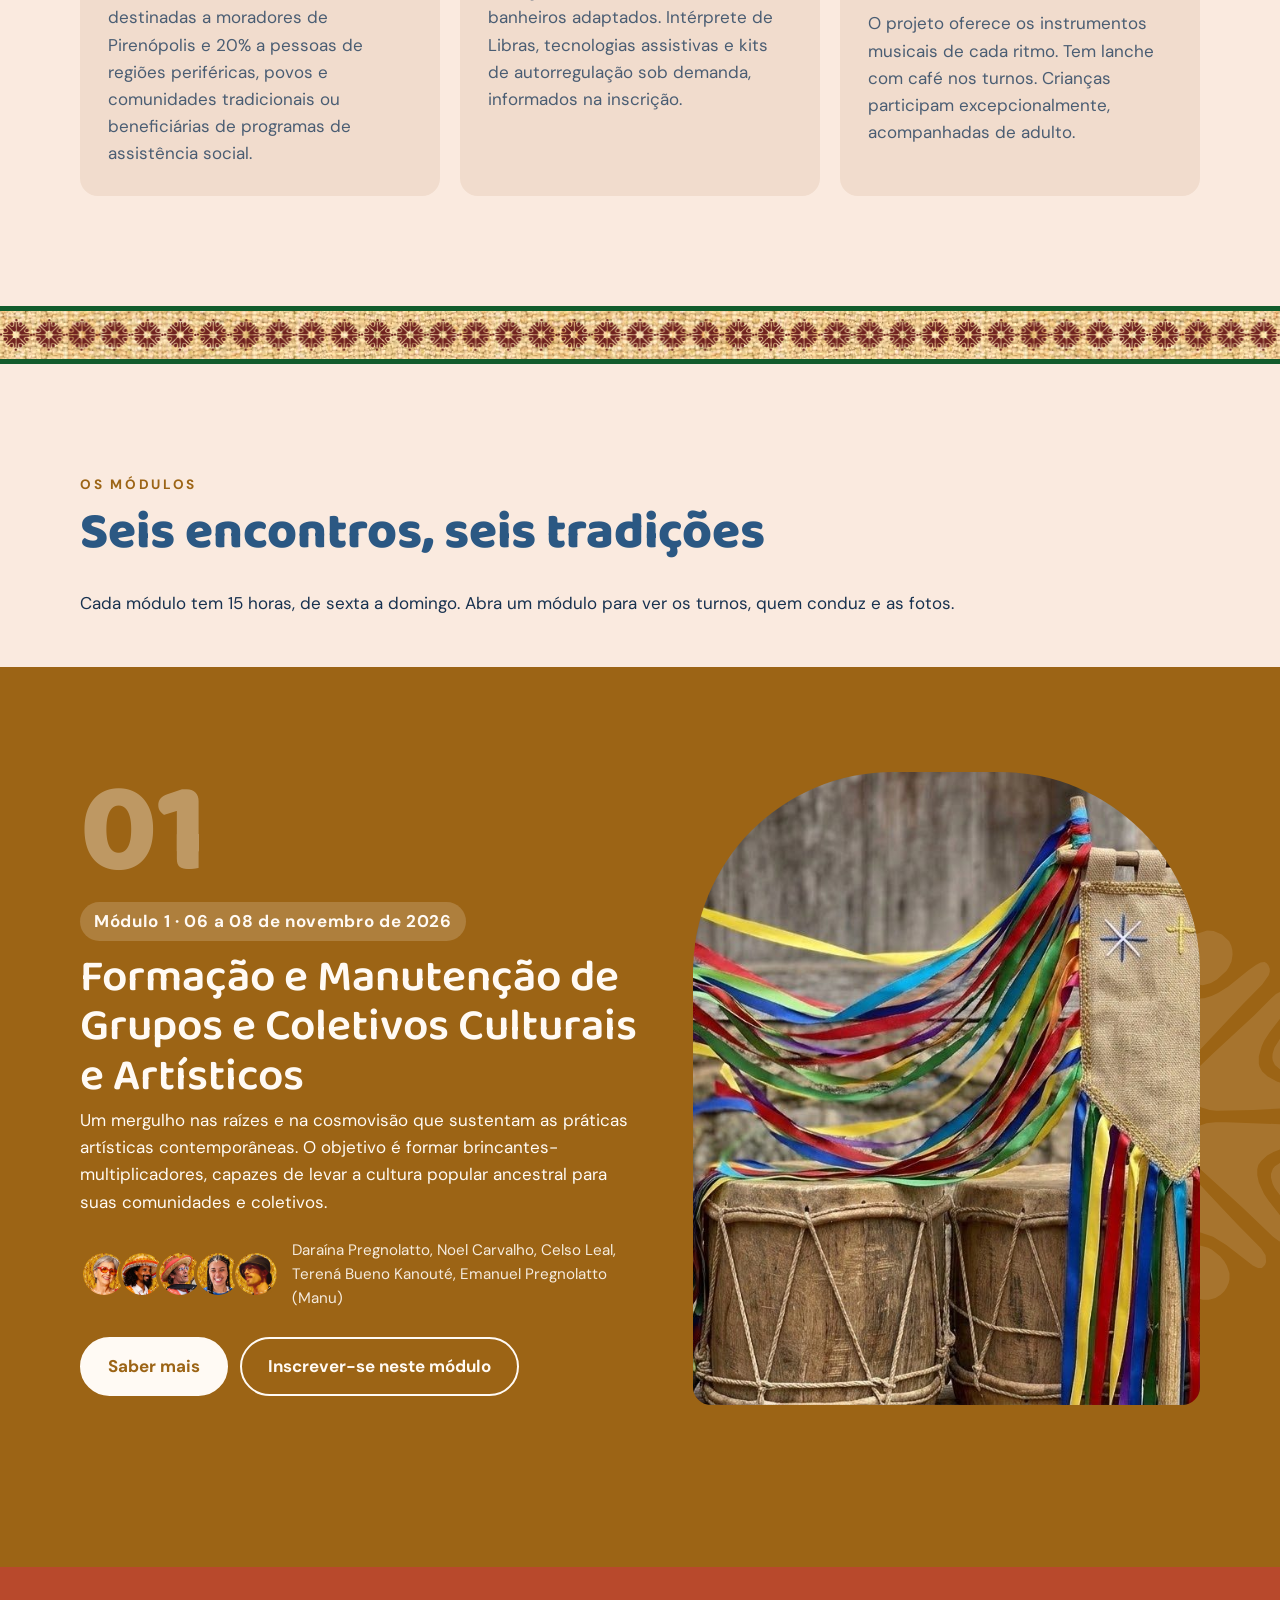
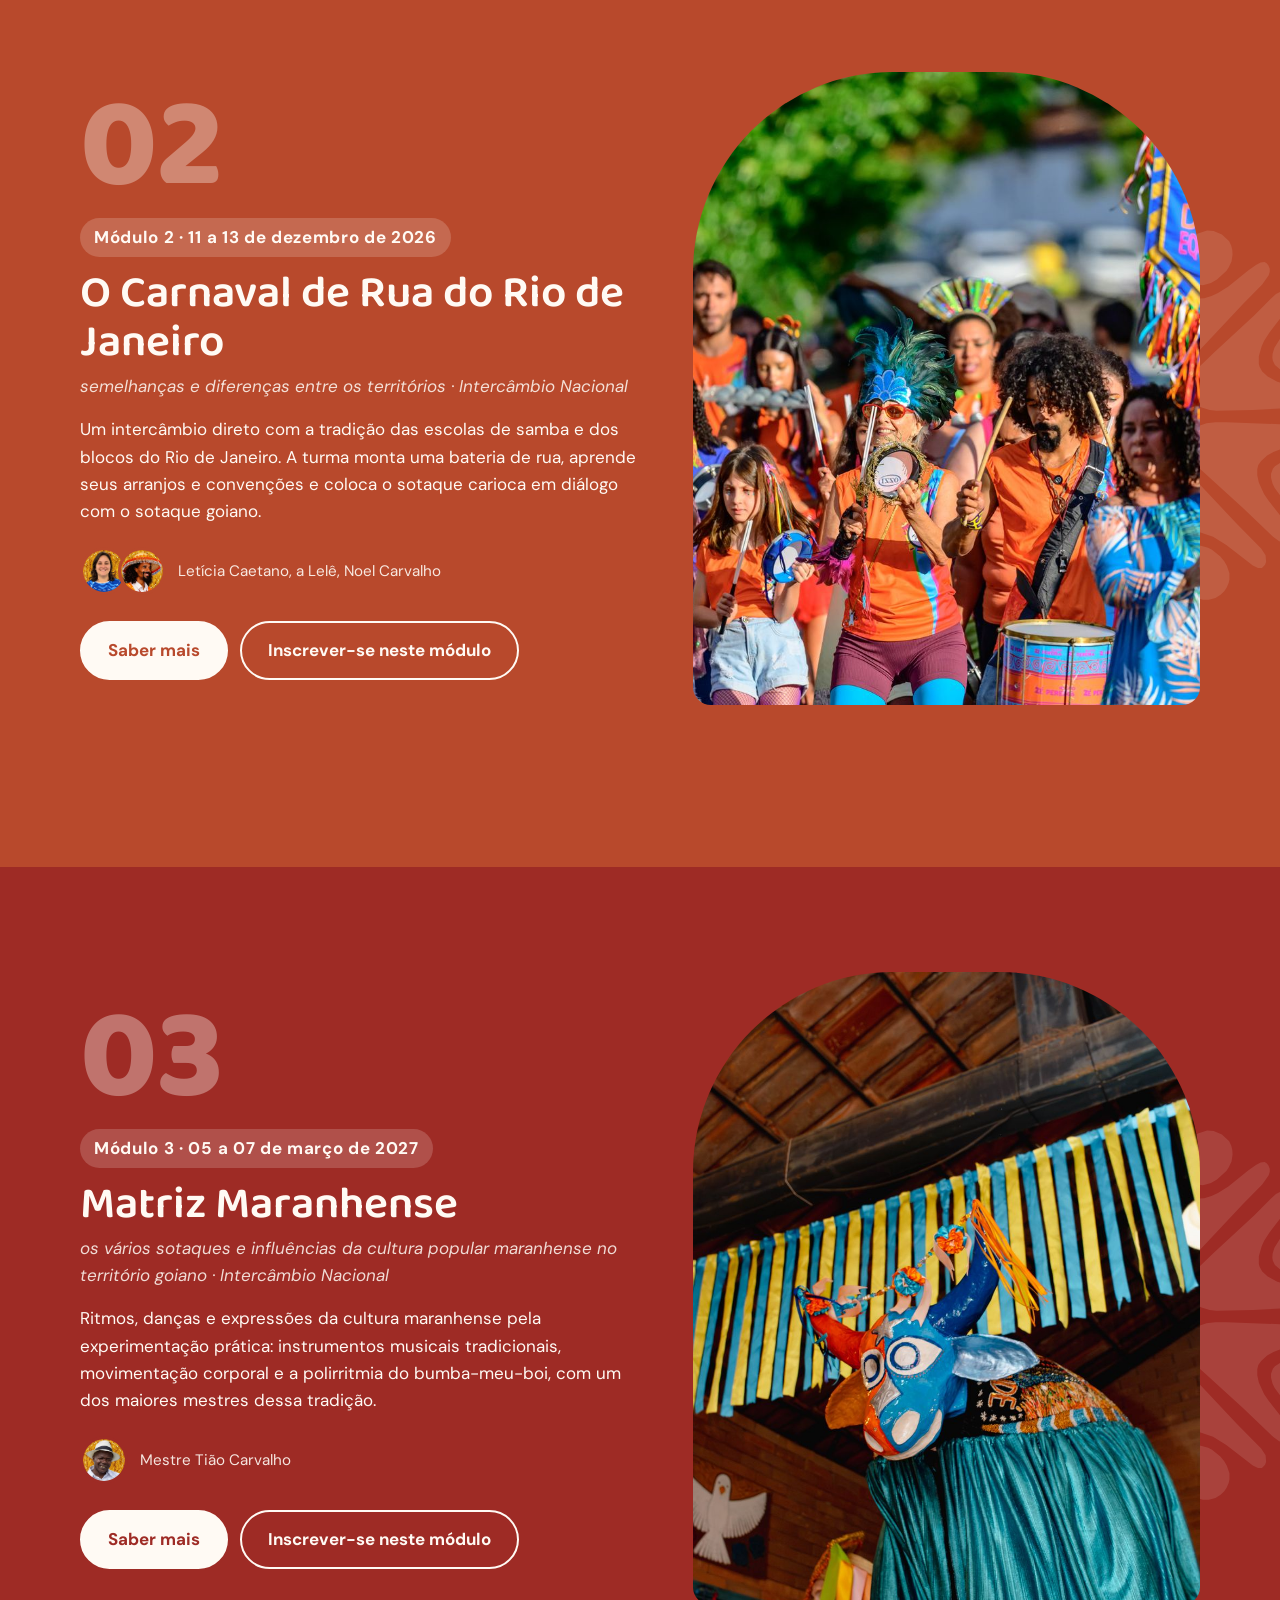
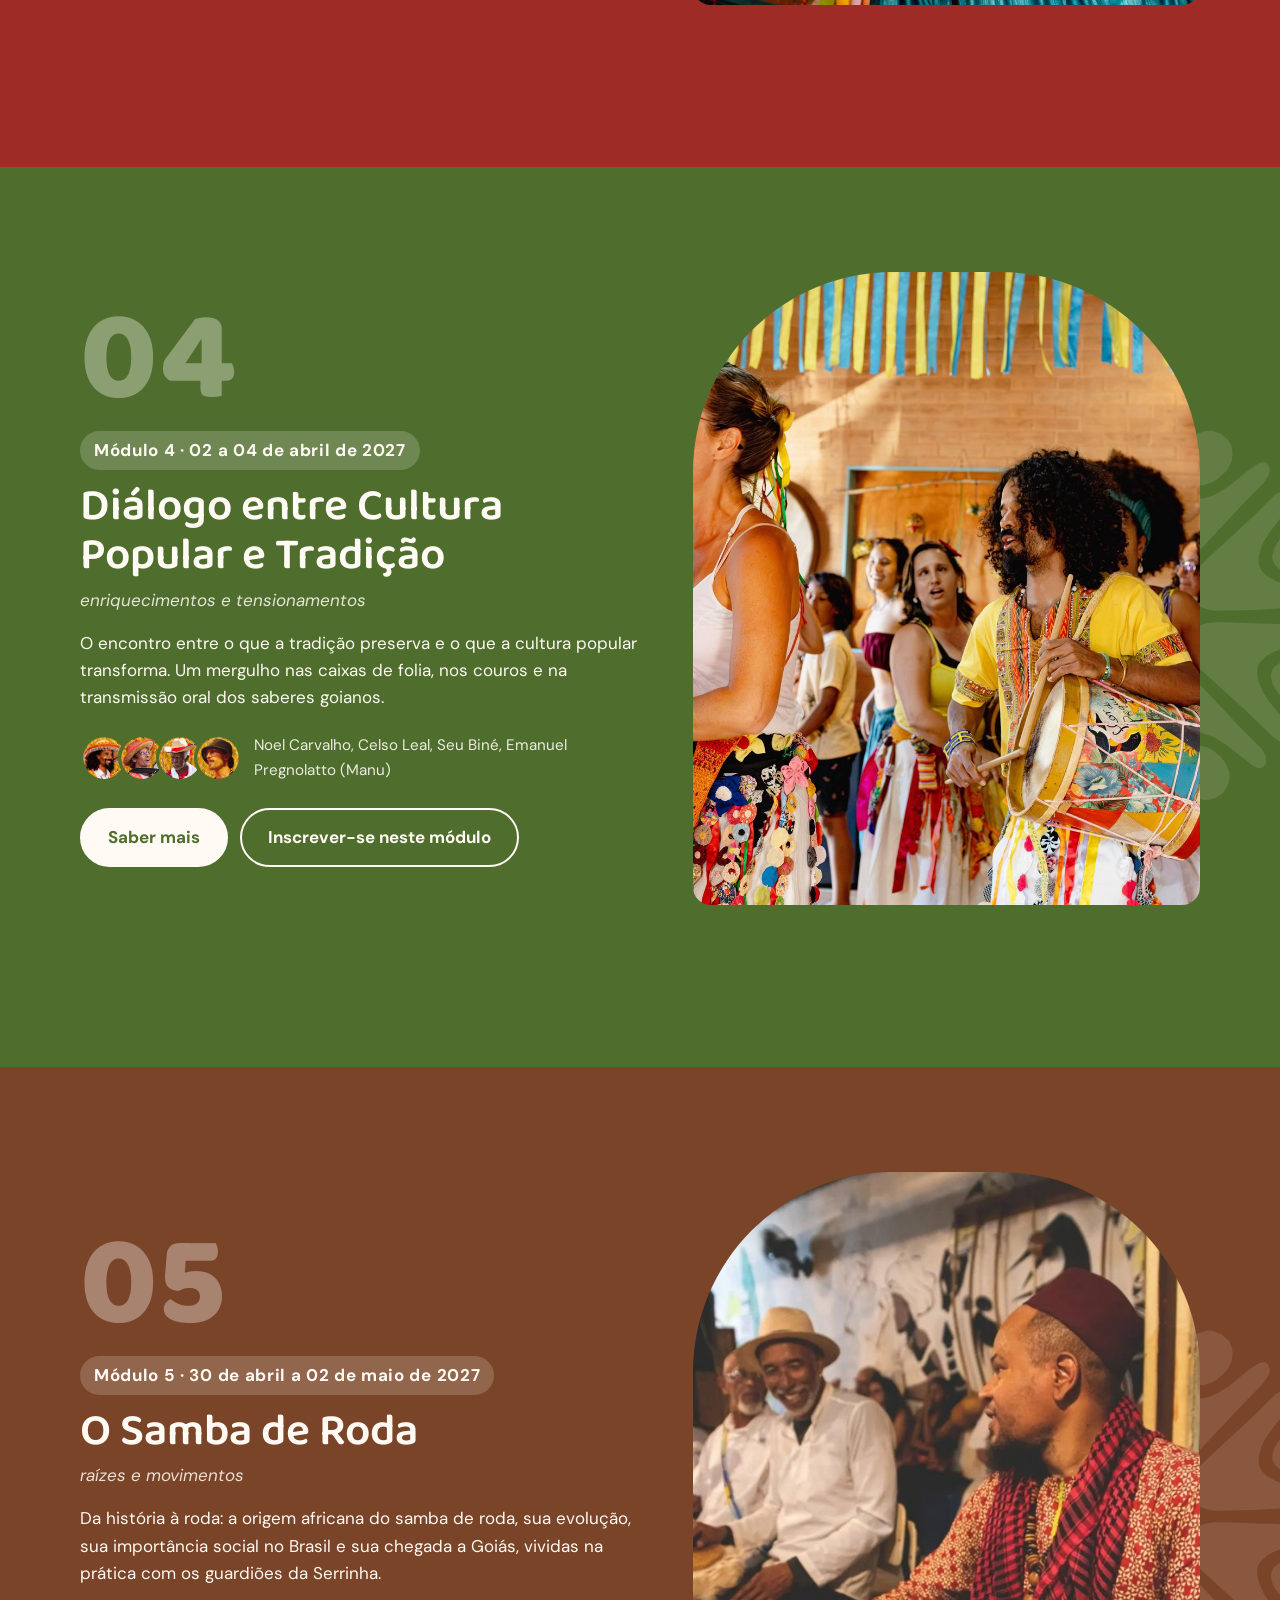
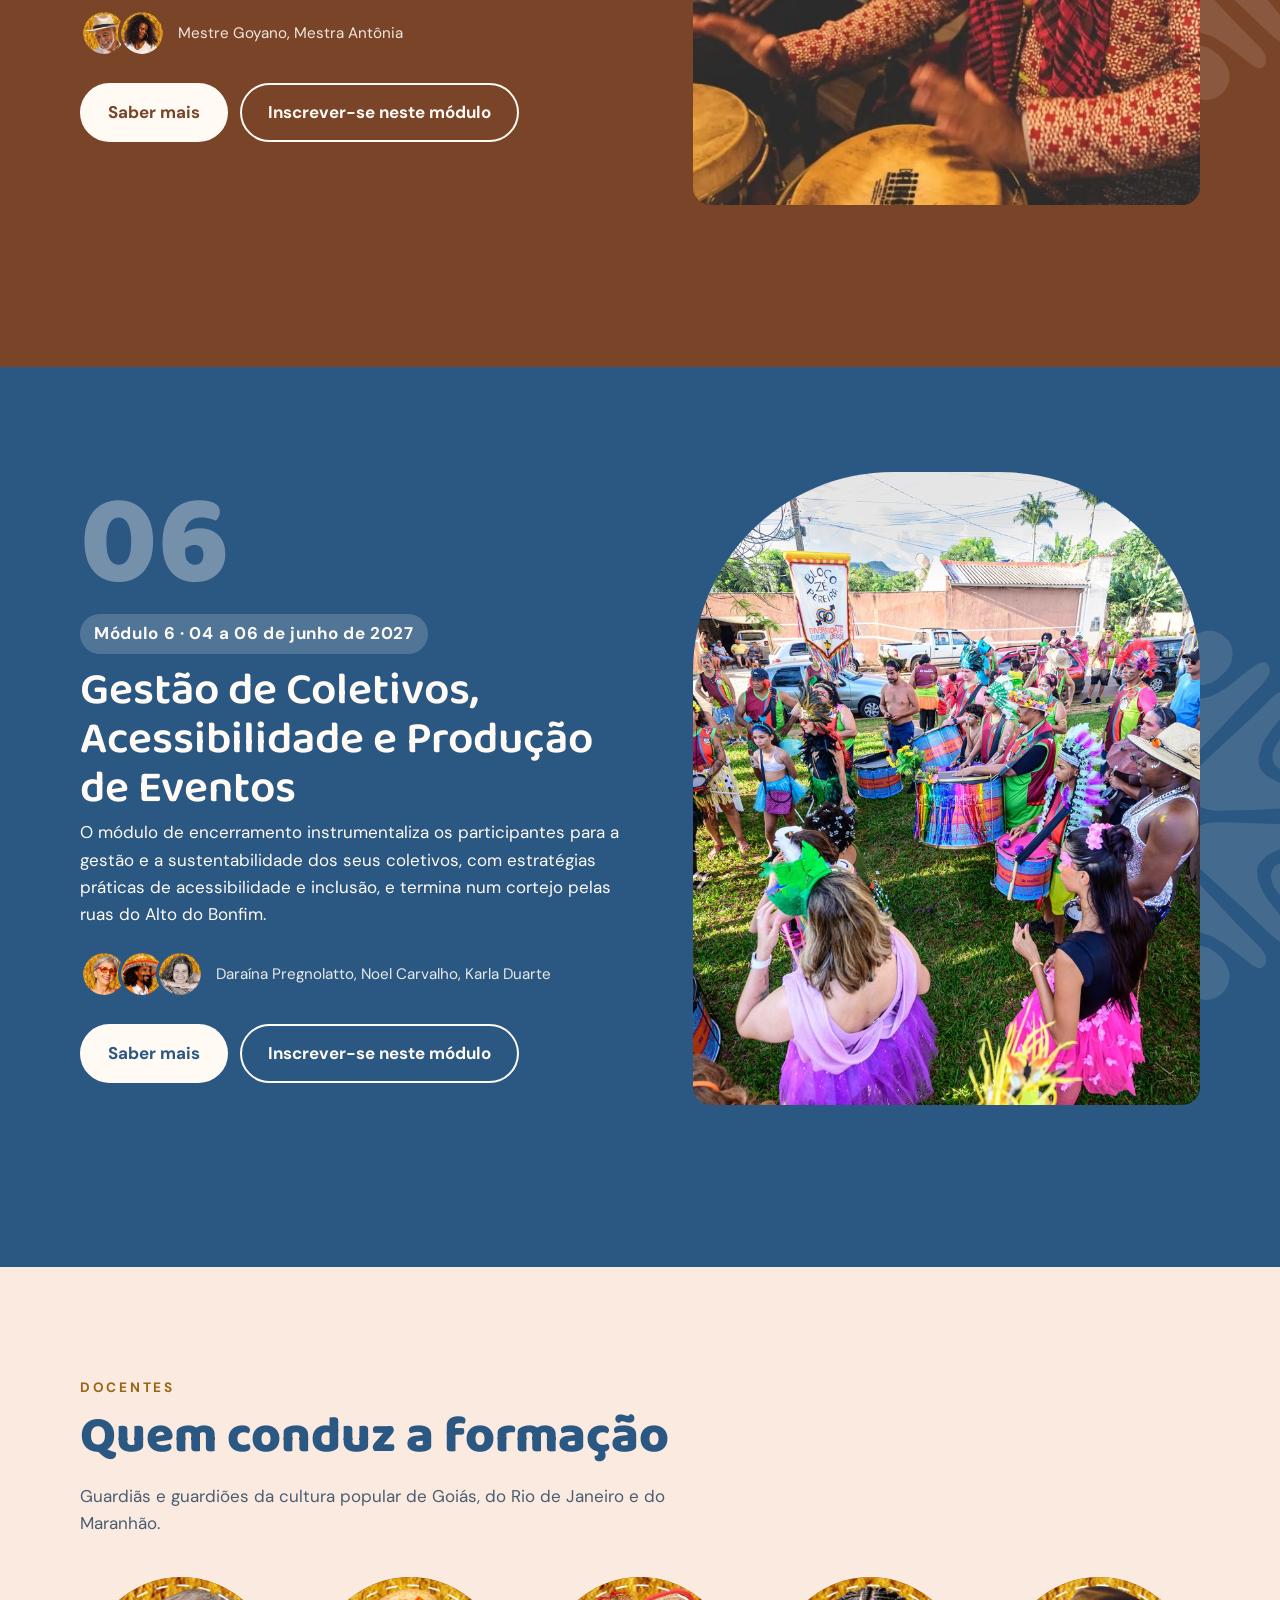
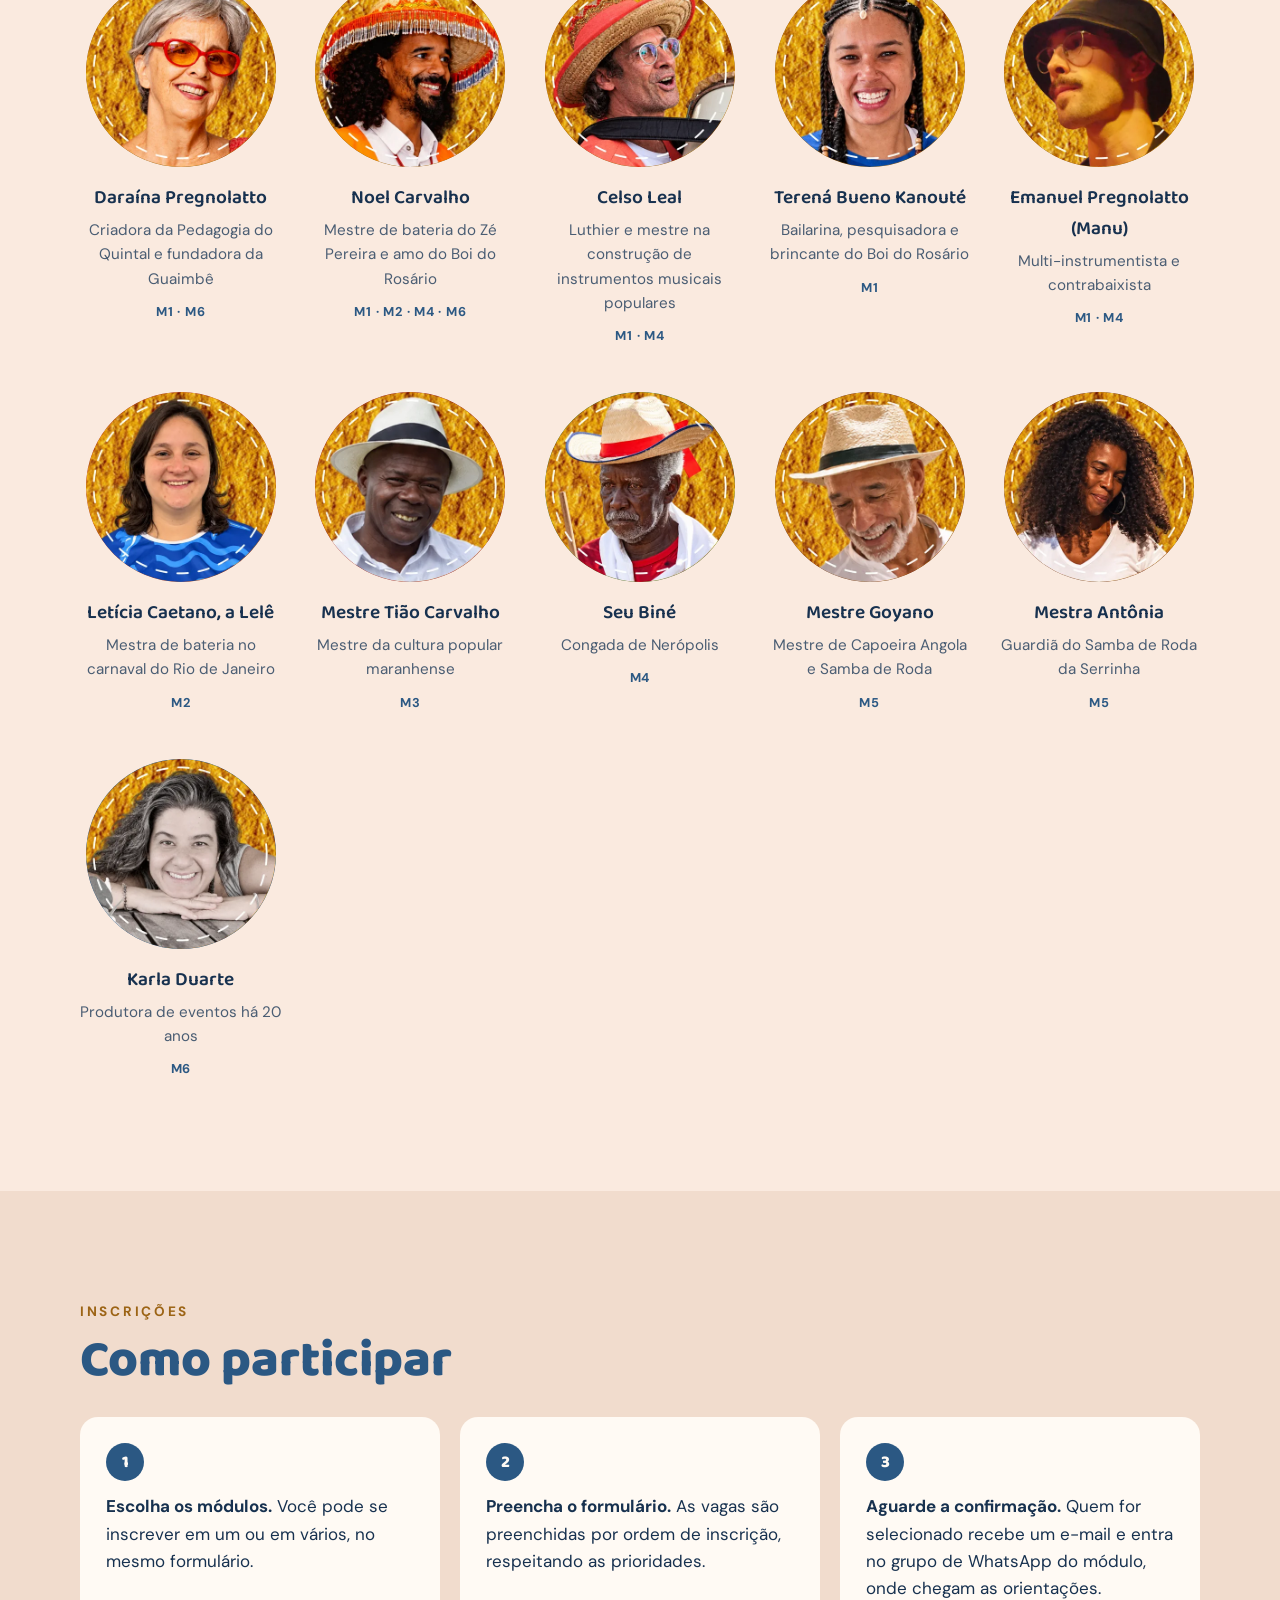
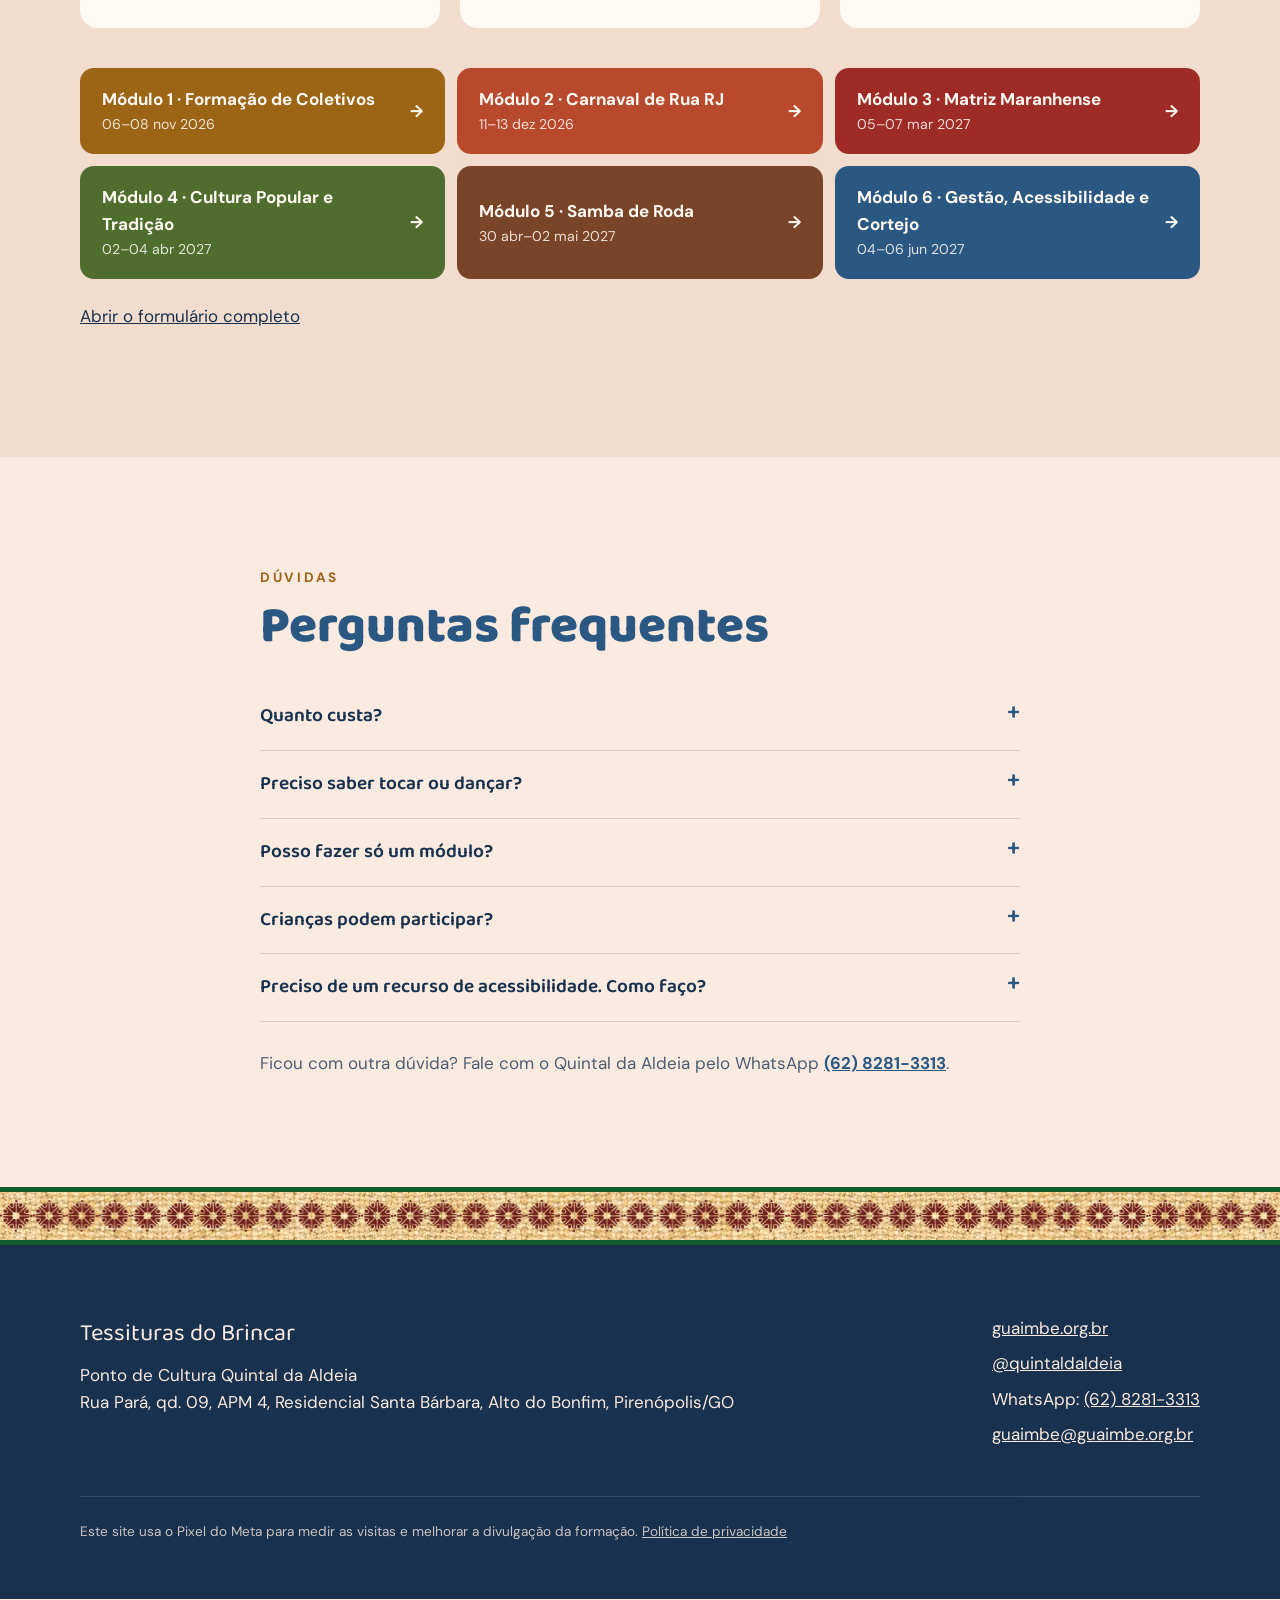
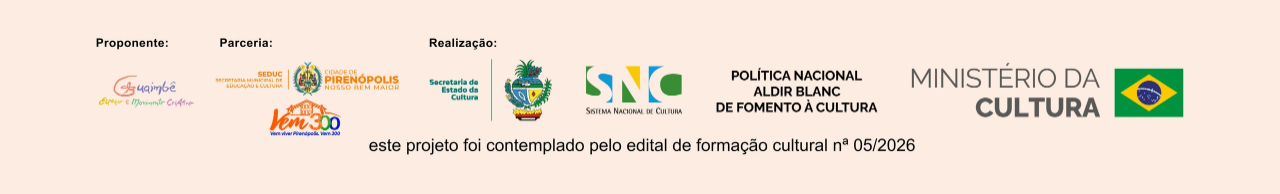
==== commit 08961fe0: "Liga o Meta Pixel e cria a política de privacidade Página privacidade.html (link exigido pelos formu" ====
--- a/index.html
+++ b/index.html
@@ -13,7 +13,7 @@
   <link rel="preconnect" href="https://fonts.googleapis.com" />
   <link rel="preconnect" href="https://fonts.gstatic.com" crossorigin />
   <link href="https://fonts.googleapis.com/css2?family=Baloo+2:wght@500;700;800&family=Amatic+SC:wght@700&family=DM+Sans:wght@400;500;700&display=swap" rel="stylesheet" />
-  <link rel="stylesheet" href="css/style.css?v=18" />
+  <link rel="stylesheet" href="css/style.css?v=20" />
 </head>
 <body>
   <a class="pular" href="#conteudo">Pular para o conteúdo</a>
@@ -186,6 +186,9 @@
         <p><a id="link-email" href="">E-mail</a></p>
       </div>
     </div>
+    <div class="container">
+      <p class="rodape__privacidade">Este site usa o Pixel do Meta para medir as visitas e melhorar a divulgação da formação. <a href="privacidade.html">Política de privacidade</a></p>
+    </div>
     <!-- Assinatura oficial (régua de logos) enviada pelo designer em 28/09/2026.
          No celular entra a versão empilhada, montada com as mesmas peças (autorizado pelo Moarí). -->
     <div class="rodape__regua">
@@ -200,8 +203,8 @@
     <svg viewBox="0 0 32 32" width="28" height="28" aria-hidden="true"><path fill="currentColor" d="M16 3C8.8 3 3 8.7 3 15.8c0 2.5.7 4.9 2 7L3 29l6.4-2c2 1.1 4.3 1.7 6.6 1.7 7.2 0 13-5.7 13-12.8S23.2 3 16 3zm0 23.4c-2.1 0-4.1-.6-5.9-1.7l-.4-.3-3.8 1.2 1.2-3.7-.3-.4c-1.2-1.8-1.8-3.8-1.8-6 0-5.9 4.9-10.7 10.9-10.7s10.9 4.8 10.9 10.7S22 26.4 16 26.4zm6-8c-.3-.2-1.9-.9-2.2-1-.3-.1-.5-.2-.7.2-.2.3-.8 1-1 1.2-.2.2-.4.2-.7.1-.3-.2-1.4-.5-2.6-1.6-1-.9-1.6-1.9-1.8-2.2-.2-.3 0-.5.1-.7l.5-.6c.2-.2.2-.3.3-.6.1-.2 0-.4 0-.6l-1-2.4c-.3-.6-.5-.5-.7-.5h-.6c-.2 0-.6.1-.9.4-.3.3-1.2 1.1-1.2 2.7s1.2 3.2 1.4 3.4c.2.2 2.4 3.6 5.7 5 .8.3 1.4.5 1.9.7.8.3 1.5.2 2.1.1.6-.1 1.9-.8 2.2-1.5.3-.7.3-1.4.2-1.5-.1-.2-.3-.3-.6-.4z"/></svg>
   </a>
 
-  <script src="js/data.js?v=18"></script>
-  <script src="js/main.js?v=18"></script>
-  <script src="js/rastreamento.js?v=18"></script>
+  <script src="js/data.js?v=20"></script>
+  <script src="js/main.js?v=20"></script>
+  <script src="js/rastreamento.js?v=20"></script>
 </body>
 </html>
--- a/css/style.css
+++ b/css/style.css
@@ -1030,6 +1030,48 @@
   margin: 0 0 8px;
 }
 
+.rodape .rodape__privacidade {
+  margin: 40px 0 0;
+  padding-top: 24px;
+  border-top: 1px solid rgba(250, 234, 223, 0.18);
+  font-size: 0.85rem;
+  opacity: 0.8;
+}
+
+.rodape__privacidade a {
+  color: inherit;
+  text-decoration: underline;
+}
+
+/* Página de texto (política de privacidade) */
+.pagina-texto .secao {
+  padding-top: calc(var(--altura-topo) + 60px);
+}
+
+.texto-legal h2 {
+  margin: 36px 0 10px;
+  font-family: var(--fonte-titulo);
+  font-size: 1.45rem;
+  color: var(--azul);
+}
+
+.texto-legal p,
+.texto-legal li {
+  line-height: 1.65;
+}
+
+.texto-legal ul {
+  padding-left: 22px;
+}
+
+.texto-legal li {
+  margin-bottom: 8px;
+}
+
+.texto-legal .botao {
+  margin-top: 30px;
+}
+
 /* Régua de logos na versão colorida, sobre o mesmo creme do arquivo do designer */
 .rodape__regua {
   margin-top: 56px;
